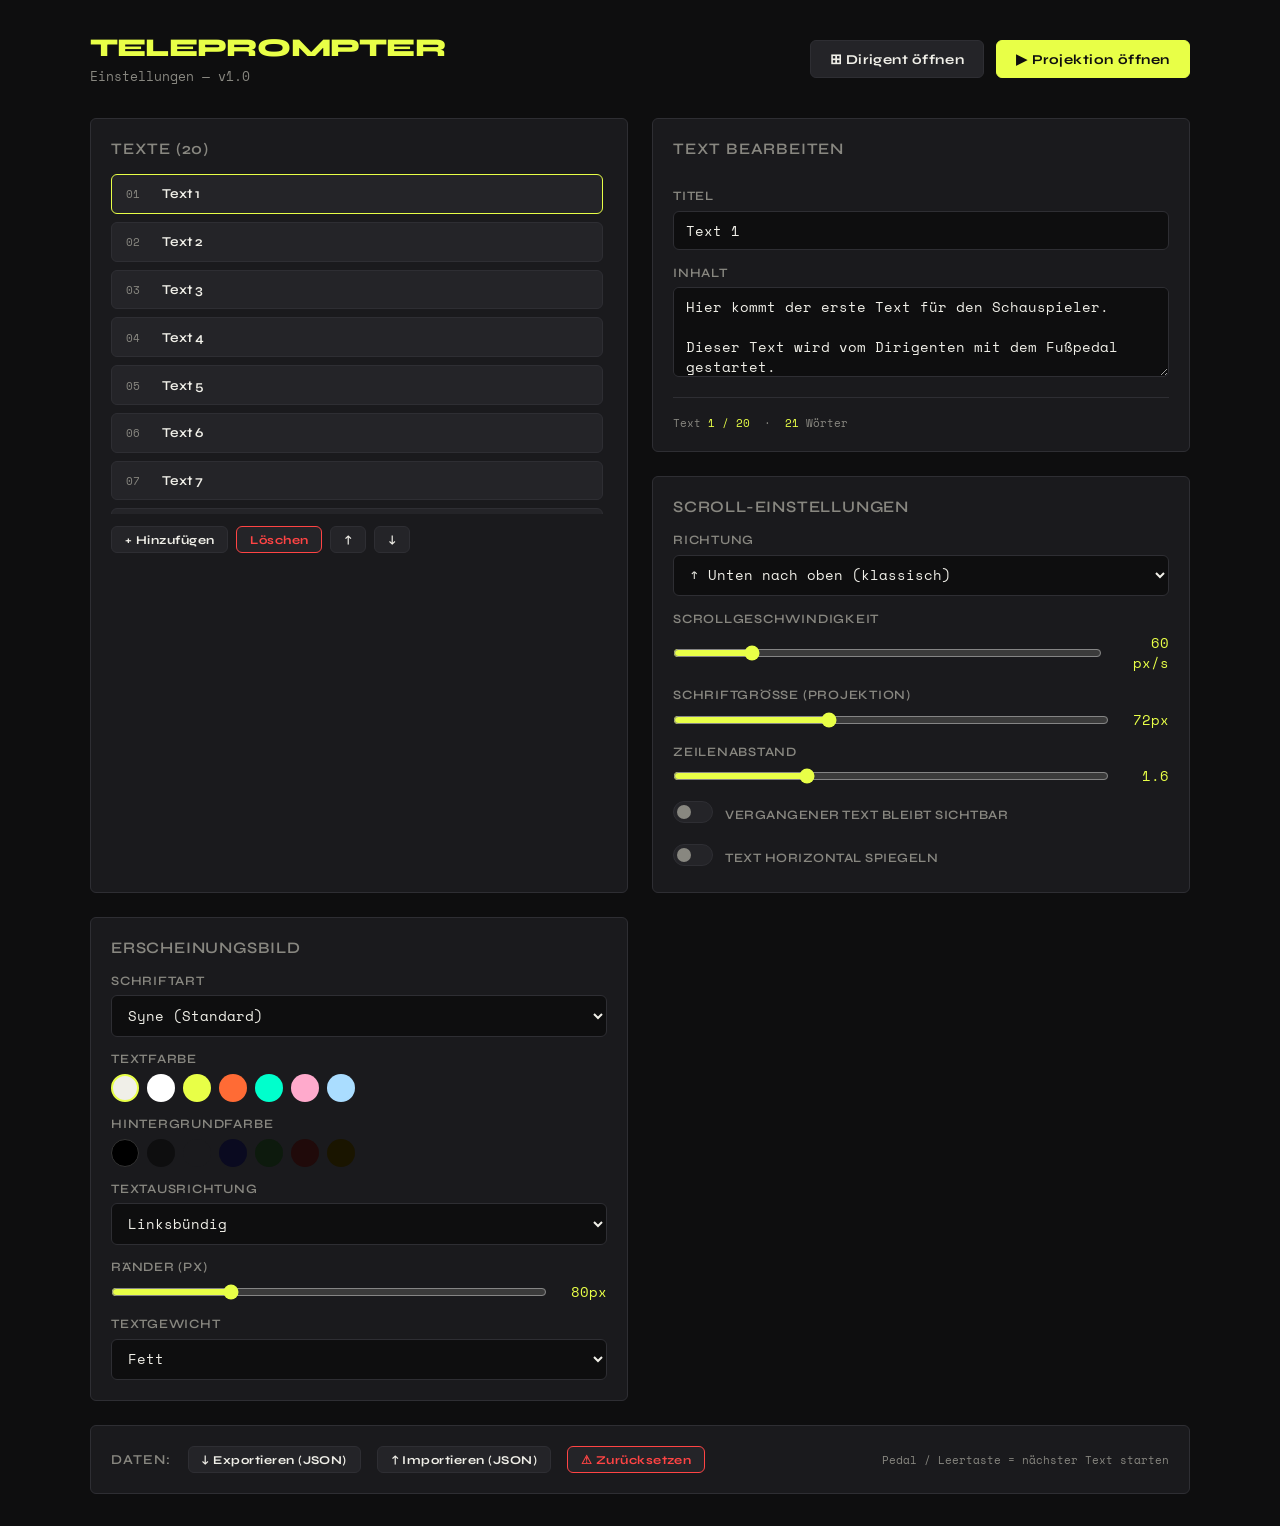
==== index.html @ db45354f "Add files via upload" ====
<!DOCTYPE html>
<html lang="de">
<head>
<meta charset="UTF-8">
<meta name="viewport" content="width=device-width, initial-scale=1.0">
<title>Teleprompter — Einstellungen</title>
<link href="https://fonts.googleapis.com/css2?family=Space+Mono:wght@400;700&family=Syne:wght@400;500;600;700;800&display=swap" rel="stylesheet">
<style>
  :root {
    --bg: #0e0e0f;
    --surface: #1a1a1d;
    --surface2: #242428;
    --border: #2e2e33;
    --accent: #e8ff47;
    --accent2: #ff6b35;
    --text: #f0efe8;
    --muted: #888780;
    --danger: #ff4444;
    --font-display: 'Syne', sans-serif;
    --font-mono: 'Space Mono', monospace;
    --radius: 6px;
  }
  * { box-sizing: border-box; margin: 0; padding: 0; }
  body {
    background: var(--bg);
    color: var(--text);
    font-family: var(--font-display);
    min-height: 100vh;
    padding: 2rem;
  }
  h1 { font-size: 1.6rem; font-weight: 800; letter-spacing: -0.03em; color: var(--accent); margin-bottom: 0.25rem; }
  h2 { font-size: 1rem; font-weight: 600; letter-spacing: 0.05em; text-transform: uppercase; color: var(--muted); margin-bottom: 1rem; }
  h3 { font-size: 0.85rem; font-weight: 600; letter-spacing: 0.08em; text-transform: uppercase; color: var(--muted); margin-bottom: 0.6rem; }

  .layout { display: grid; grid-template-columns: 1fr 1fr; gap: 1.5rem; max-width: 1100px; margin: 0 auto; }
  .layout-header { grid-column: 1/-1; display: flex; align-items: center; justify-content: space-between; margin-bottom: 0.5rem; }
  .card { background: var(--surface); border: 1px solid var(--border); border-radius: var(--radius); padding: 1.25rem; }
  .card-full { grid-column: 1/-1; }

  .launch-bar { display: flex; gap: 0.75rem; }
  .btn { font-family: var(--font-display); font-size: 0.85rem; font-weight: 700; letter-spacing: 0.04em; padding: 0.6rem 1.2rem; border-radius: var(--radius); border: 1.5px solid var(--border); background: var(--surface2); color: var(--text); cursor: pointer; transition: all 0.15s; }
  .btn:hover { border-color: var(--accent); color: var(--accent); }
  .btn-accent { background: var(--accent); color: #0e0e0f; border-color: var(--accent); }
  .btn-accent:hover { background: #fff; border-color: #fff; color: #0e0e0f; }
  .btn-danger { border-color: var(--danger); color: var(--danger); }
  .btn-danger:hover { background: var(--danger); color: #fff; }
  .btn-sm { font-size: 0.75rem; padding: 0.35rem 0.8rem; }

  label { font-size: 0.8rem; font-weight: 600; letter-spacing: 0.06em; text-transform: uppercase; color: var(--muted); display: block; margin-bottom: 0.4rem; margin-top: 0.9rem; }
  label:first-child { margin-top: 0; }
  input[type=text], input[type=number], select, textarea {
    width: 100%; background: var(--bg); border: 1px solid var(--border);
    border-radius: var(--radius); color: var(--text); font-family: var(--font-mono);
    font-size: 0.85rem; padding: 0.55rem 0.75rem; transition: border 0.15s;
  }
  input[type=text]:focus, input[type=number]:focus, select:focus, textarea:focus {
    outline: none; border-color: var(--accent);
  }
  textarea { resize: vertical; min-height: 90px; }
  select option { background: #1a1a1d; }

  input[type=range] { width: 100%; accent-color: var(--accent); cursor: pointer; }
  .range-row { display: flex; align-items: center; gap: 0.75rem; }
  .range-val { font-family: var(--font-mono); font-size: 0.85rem; color: var(--accent); min-width: 3rem; text-align: right; }

  .text-list { display: flex; flex-direction: column; gap: 0.5rem; max-height: 340px; overflow-y: auto; padding-right: 4px; }
  .text-list::-webkit-scrollbar { width: 4px; }
  .text-list::-webkit-scrollbar-track { background: transparent; }
  .text-list::-webkit-scrollbar-thumb { background: var(--border); border-radius: 2px; }

  .text-item {
    background: var(--surface2); border: 1px solid var(--border); border-radius: var(--radius);
    padding: 0.65rem 0.9rem; cursor: pointer; transition: border-color 0.15s;
    display: flex; align-items: center; gap: 0.75rem;
  }
  .text-item:hover { border-color: var(--muted); }
  .text-item.active { border-color: var(--accent); }
  .text-num { font-family: var(--font-mono); font-size: 0.7rem; color: var(--muted); min-width: 1.5rem; }
  .text-title { font-size: 0.85rem; font-weight: 600; flex: 1; white-space: nowrap; overflow: hidden; text-overflow: ellipsis; }
  .text-status { font-size: 0.7rem; font-family: var(--font-mono); }
  .text-status.done { color: var(--accent); }
  .text-status.active { color: var(--accent2); }

  .edit-panel { display: flex; flex-direction: column; gap: 0; }
  .inline-row { display: grid; grid-template-columns: 1fr 1fr; gap: 0.75rem; }

  .color-row { display: flex; gap: 0.5rem; flex-wrap: wrap; margin-top: 0.4rem; }
  .color-swatch { width: 28px; height: 28px; border-radius: 50%; cursor: pointer; border: 2px solid transparent; transition: border 0.15s; }
  .color-swatch.active { border-color: var(--accent); }

  .info-strip { font-family: var(--font-mono); font-size: 0.7rem; color: var(--muted); margin-top: 1.25rem; padding-top: 1rem; border-top: 1px solid var(--border); }
  .info-strip span { color: var(--accent); }

  .toggle-row { display: flex; align-items: center; gap: 0.75rem; margin-top: 0.9rem; }
  .toggle { position: relative; width: 40px; height: 22px; flex-shrink: 0; }
  .toggle input { opacity: 0; width: 0; height: 0; position: absolute; }
  .toggle-slider { position: absolute; inset: 0; background: var(--surface2); border: 1px solid var(--border); border-radius: 11px; cursor: pointer; transition: 0.2s; }
  .toggle-slider::after { content: ''; position: absolute; width: 14px; height: 14px; left: 3px; top: 3px; background: var(--muted); border-radius: 50%; transition: 0.2s; }
  .toggle input:checked + .toggle-slider { background: var(--accent); border-color: var(--accent); }
  .toggle input:checked + .toggle-slider::after { transform: translateX(18px); background: #0e0e0f; }
  .toggle-label { font-size: 0.8rem; font-weight: 600; letter-spacing: 0.04em; text-transform: uppercase; color: var(--muted); }
</style>
</head>
<body>

<div class="layout">
  <div class="layout-header">
    <div>
      <h1>TELEPROMPTER</h1>
      <p style="font-size:0.8rem;color:var(--muted);margin-top:0.2rem;font-family:var(--font-mono)">Einstellungen — v1.0</p>
    </div>
    <div class="launch-bar">
      <button class="btn" onclick="openConductor()">⊞ Dirigent öffnen</button>
      <button class="btn btn-accent" onclick="openProjection()">▶ Projektion öffnen</button>
    </div>
  </div>

  <!-- Text list -->
  <div class="card" style="grid-row: span 2;">
    <h2>Texte (20)</h2>
    <div class="text-list" id="textList"></div>
    <div style="display:flex;gap:0.5rem;margin-top:0.75rem;">
      <button class="btn btn-sm" onclick="addText()">+ Hinzufügen</button>
      <button class="btn btn-sm btn-danger" onclick="deleteText()">Löschen</button>
      <button class="btn btn-sm" onclick="moveUp()">↑</button>
      <button class="btn btn-sm" onclick="moveDown()">↓</button>
    </div>
  </div>

  <!-- Text editor -->
  <div class="card edit-panel">
    <h2>Text bearbeiten</h2>
    <label>Titel</label>
    <input type="text" id="editTitle" placeholder="z.B. Arie I — Liebe" oninput="saveEdit()">
    <label>Inhalt</label>
    <textarea id="editContent" placeholder="Text hier eingeben…" oninput="saveEdit()"></textarea>
    <div class="info-strip" id="editInfo">Kein Text ausgewählt</div>
  </div>

  <!-- Scrolling settings -->
  <div class="card">
    <h2>Scroll-Einstellungen</h2>

    <label>Richtung</label>
    <select id="settDir" onchange="saveSettings()">
      <option value="up">↑ Unten nach oben (klassisch)</option>
      <option value="down">↓ Oben nach unten</option>
      <option value="left">← Rechts nach links</option>
      <option value="right">→ Links nach rechts</option>
      <option value="diag-ul">↖ Diagonal oben-links</option>
      <option value="diag-ur">↗ Diagonal oben-rechts</option>
      <option value="diag-dl">↙ Diagonal unten-links</option>
      <option value="diag-dr">↘ Diagonal unten-rechts</option>
    </select>

    <label>Scrollgeschwindigkeit</label>
    <div class="range-row">
      <input type="range" id="settSpeed" min="10" max="300" step="5" value="60" oninput="saveSettings();document.getElementById('speedVal').textContent=this.value+' px/s'">
      <span class="range-val" id="speedVal">60 px/s</span>
    </div>

    <label>Schriftgröße (Projektion)</label>
    <div class="range-row">
      <input type="range" id="settSize" min="24" max="160" step="2" value="72" oninput="saveSettings();document.getElementById('sizeVal').textContent=this.value+'px'">
      <span class="range-val" id="sizeVal">72px</span>
    </div>

    <label>Zeilenabstand</label>
    <div class="range-row">
      <input type="range" id="settLineH" min="10" max="30" step="1" value="16" oninput="saveSettings();document.getElementById('lineHVal').textContent=(this.value/10).toFixed(1)">
      <span class="range-val" id="lineHVal">1.6</span>
    </div>

    <div class="toggle-row">
      <label class="toggle"><input type="checkbox" id="settKeepText" onchange="saveSettings()"><span class="toggle-slider"></span></label>
      <span class="toggle-label">Vergangener Text bleibt sichtbar</span>
    </div>

    <div class="toggle-row">
      <label class="toggle"><input type="checkbox" id="settMirror" onchange="saveSettings()"><span class="toggle-slider"></span></label>
      <span class="toggle-label">Text horizontal spiegeln</span>
    </div>
  </div>

  <!-- Visual settings -->
  <div class="card">
    <h2>Erscheinungsbild</h2>

    <label>Schriftart</label>
    <select id="settFont" onchange="saveSettings()">
      <option value="'Syne', sans-serif">Syne (Standard)</option>
      <option value="'Space Mono', monospace">Space Mono</option>
      <option value="Georgia, serif">Georgia</option>
      <option value="'Times New Roman', serif">Times New Roman</option>
      <option value="Impact, sans-serif">Impact</option>
      <option value="'Arial', sans-serif">Arial</option>
      <option value="'Helvetica Neue', sans-serif">Helvetica Neue</option>
    </select>

    <label>Textfarbe</label>
    <div class="color-row" id="colorSwatches"></div>

    <label>Hintergrundfarbe</label>
    <div class="color-row" id="bgSwatches"></div>

    <label>Textausrichtung</label>
    <select id="settAlign" onchange="saveSettings()">
      <option value="left">Linksbündig</option>
      <option value="center">Zentriert</option>
      <option value="right">Rechtsbündig</option>
    </select>

    <label>Ränder (px)</label>
    <div class="range-row">
      <input type="range" id="settPad" min="0" max="300" step="10" value="80" oninput="saveSettings();document.getElementById('padVal').textContent=this.value+'px'">
      <span class="range-val" id="padVal">80px</span>
    </div>

    <label>Textgewicht</label>
    <select id="settWeight" onchange="saveSettings()">
      <option value="400">Normal</option>
      <option value="600">Halbfett</option>
      <option value="700" selected>Fett</option>
      <option value="800">Sehr fett</option>
    </select>
  </div>

  <!-- Export/Import -->
  <div class="card card-full" style="display:flex;gap:1rem;align-items:center;flex-wrap:wrap;">
    <h3 style="margin:0;">Daten:</h3>
    <button class="btn btn-sm" onclick="exportData()">↓ Exportieren (JSON)</button>
    <button class="btn btn-sm" onclick="document.getElementById('importFile').click()">↑ Importieren (JSON)</button>
    <input type="file" id="importFile" accept=".json" style="display:none" onchange="importData(event)">
    <button class="btn btn-sm btn-danger" onclick="if(confirm('Alle Texte zurücksetzen?'))initDefaultTexts()">⚠ Zurücksetzen</button>
    <span style="font-family:var(--font-mono);font-size:0.7rem;color:var(--muted);margin-left:auto">Pedal / Leertaste = nächster Text starten</span>
  </div>
</div>

<script>
const STORE = 'tp_';
const textColors = ['#f0efe8','#ffffff','#e8ff47','#ff6b35','#00ffcc','#ffaacc','#aaddff'];
const bgColors   = ['#000000','#0e0e0f','#1a1a1d','#0a0a20','#0d1a0d','#200a0a','#1a1500'];

let texts = [], selectedIdx = 0;

function getSettings() {
  return JSON.parse(localStorage.getItem(STORE+'settings') || '{}');
}
function saveSettings() {
  const s = {
    dir: document.getElementById('settDir').value,
    speed: +document.getElementById('settSpeed').value,
    size: +document.getElementById('settSize').value,
    lineH: document.getElementById('settLineH').value / 10,
    keepText: document.getElementById('settKeepText').checked,
    mirror: document.getElementById('settMirror').checked,
    font: document.getElementById('settFont').value,
    align: document.getElementById('settAlign').value,
    pad: +document.getElementById('settPad').value,
    weight: document.getElementById('settWeight').value,
    textColor: getActiveColor('colorSwatches') || '#f0efe8',
    bgColor: getActiveColor('bgSwatches') || '#000000',
  };
  localStorage.setItem(STORE+'settings', JSON.stringify(s));
  broadcast({type:'settings', data: s});
}
function getActiveColor(swatchId) {
  const active = document.querySelector('#'+swatchId+' .color-swatch.active');
  return active ? active.dataset.color : null;
}
function loadSettingsUI() {
  const s = getSettings();
  if (s.dir) document.getElementById('settDir').value = s.dir;
  if (s.speed) { document.getElementById('settSpeed').value = s.speed; document.getElementById('speedVal').textContent = s.speed+' px/s'; }
  if (s.size) { document.getElementById('settSize').value = s.size; document.getElementById('sizeVal').textContent = s.size+'px'; }
  if (s.lineH) { document.getElementById('settLineH').value = s.lineH*10; document.getElementById('lineHVal').textContent = parseFloat(s.lineH).toFixed(1); }
  if (s.keepText !== undefined) document.getElementById('settKeepText').checked = s.keepText;
  if (s.mirror !== undefined) document.getElementById('settMirror').checked = s.mirror;
  if (s.font) document.getElementById('settFont').value = s.font;
  if (s.align) document.getElementById('settAlign').value = s.align;
  if (s.pad !== undefined) { document.getElementById('settPad').value = s.pad; document.getElementById('padVal').textContent = s.pad+'px'; }
  if (s.weight) document.getElementById('settWeight').value = s.weight;
}

function buildSwatches(containerId, colors, settingKey, defaultVal) {
  const container = document.getElementById(containerId);
  container.innerHTML = '';
  const s = getSettings();
  const current = s[settingKey] || defaultVal;
  colors.forEach(c => {
    const div = document.createElement('div');
    div.className = 'color-swatch' + (c === current ? ' active' : '');
    div.style.background = c;
    div.style.border = c === '#000000' ? '1px solid #333' : '';
    div.dataset.color = c;
    div.onclick = () => { container.querySelectorAll('.color-swatch').forEach(s=>s.classList.remove('active')); div.classList.add('active'); saveSettings(); };
    container.appendChild(div);
  });
}

function saveTexts() {
  localStorage.setItem(STORE+'texts', JSON.stringify(texts));
  broadcast({type:'texts', data: texts});
}
function loadTexts() {
  const stored = localStorage.getItem(STORE+'texts');
  if (stored) texts = JSON.parse(stored);
  else initDefaultTexts(false);
  renderTextList();
  selectText(0);
}
function initDefaultTexts(save=true) {
  texts = Array.from({length:20},(_,i) => ({
    id: Date.now()+i,
    title: `Text ${i+1}`,
    content: `Hier kommt der ${i===0?'erste':i===1?'zweite':i===2?'dritte':(i+1)+'.'} Text für den Schauspieler.\n\nDieser Text wird vom Dirigenten mit dem Fußpedal gestartet.\n\nPlatzhalterinhalt — bitte ersetzen.`,
    status: 'waiting'
  }));
  if (save) { saveTexts(); renderTextList(); selectText(0); }
  else { renderTextList(); selectText(0); }
}
function renderTextList() {
  const list = document.getElementById('textList');
  list.innerHTML = '';
  texts.forEach((t,i) => {
    const div = document.createElement('div');
    div.className = 'text-item' + (i===selectedIdx?' active':'');
    div.innerHTML = `<span class="text-num">${String(i+1).padStart(2,'0')}</span><span class="text-title">${t.title||'(kein Titel)'}</span><span class="text-status ${t.status||'waiting'}">${t.status==='done'?'✓':t.status==='active'?'►':''}</span>`;
    div.onclick = () => selectText(i);
    list.appendChild(div);
  });
}
function selectText(i) {
  if (i < 0 || i >= texts.length) return;
  selectedIdx = i;
  renderTextList();
  const t = texts[i];
  document.getElementById('editTitle').value = t.title || '';
  document.getElementById('editContent').value = t.content || '';
  const words = (t.content||'').split(/\s+/).filter(Boolean).length;
  document.getElementById('editInfo').innerHTML = `Text <span>${i+1} / ${texts.length}</span> &nbsp;·&nbsp; <span>${words}</span> Wörter`;
}
function saveEdit() {
  if (selectedIdx < 0 || selectedIdx >= texts.length) return;
  texts[selectedIdx].title = document.getElementById('editTitle').value;
  texts[selectedIdx].content = document.getElementById('editContent').value;
  saveTexts(); renderTextList();
  const words = texts[selectedIdx].content.split(/\s+/).filter(Boolean).length;
  document.getElementById('editInfo').innerHTML = `Text <span>${selectedIdx+1} / ${texts.length}</span> &nbsp;·&nbsp; <span>${words}</span> Wörter`;
}
function addText() {
  texts.push({id: Date.now(), title: `Text ${texts.length+1}`, content: '', status: 'waiting'});
  saveTexts(); renderTextList(); selectText(texts.length-1);
}
function deleteText() {
  if (texts.length <= 1) return;
  if (!confirm(`Text "${texts[selectedIdx].title}" wirklich löschen?`)) return;
  texts.splice(selectedIdx, 1);
  selectedIdx = Math.min(selectedIdx, texts.length-1);
  saveTexts(); renderTextList(); selectText(selectedIdx);
}
function moveUp() {
  if (selectedIdx <= 0) return;
  [texts[selectedIdx-1], texts[selectedIdx]] = [texts[selectedIdx], texts[selectedIdx-1]];
  selectedIdx--; saveTexts(); renderTextList(); selectText(selectedIdx);
}
function moveDown() {
  if (selectedIdx >= texts.length-1) return;
  [texts[selectedIdx], texts[selectedIdx+1]] = [texts[selectedIdx+1], texts[selectedIdx]];
  selectedIdx++; saveTexts(); renderTextList(); selectText(selectedIdx);
}

function broadcast(msg) { localStorage.setItem(STORE+'msg', JSON.stringify({...msg, ts: Date.now()})); }

function openConductor() {
  window.open('', 'tp_conductor', 'width=700,height=900,toolbar=no,menubar=no');
  const w = window.open('', 'tp_conductor');
  w.document.open();
  w.document.write(conductorHTML());
  w.document.close();
}
function openProjection() {
  const w = window.open('', 'tp_projection', 'width=1280,height=720,toolbar=no,menubar=no');
  w.document.open();
  w.document.write(projectionHTML());
  w.document.close();
}

function exportData() {
  const blob = new Blob([JSON.stringify({texts, settings: getSettings()}, null, 2)], {type:'application/json'});
  const a = document.createElement('a'); a.href = URL.createObjectURL(blob); a.download = 'teleprompter-daten.json'; a.click();
}
function importData(e) {
  const f = e.target.files[0]; if (!f) return;
  const r = new FileReader();
  r.onload = ev => {
    try {
      const d = JSON.parse(ev.target.result);
      if (d.texts) { texts = d.texts; saveTexts(); renderTextList(); selectText(0); }
      if (d.settings) { localStorage.setItem(STORE+'settings', JSON.stringify(d.settings)); loadSettingsUI(); buildSwatches('colorSwatches', textColors, 'textColor', '#f0efe8'); buildSwatches('bgSwatches', bgColors, 'bgColor', '#000000'); }
    } catch(err) { alert('Fehler beim Importieren: '+err.message); }
  };
  r.readAsText(f);
}

// ─── CONDUCTOR WINDOW HTML ──────────────────────────────────────────────────
function conductorHTML() { return `<!DOCTYPE html>
<html lang="de"><head><meta charset="UTF-8"><meta name="viewport" content="width=device-width, initial-scale=1.0">
<title>Dirigent</title>
<link href="https://fonts.googleapis.com/css2?family=Space+Mono:wght@400;700&family=Syne:wght@400;600;700;800&display=swap" rel="stylesheet">
<style>
*{box-sizing:border-box;margin:0;padding:0}
:root{--bg:#0a0a0b;--surface:#141417;--surface2:#1e1e22;--border:#2a2a30;--accent:#e8ff47;--accent2:#ff6b35;--text:#f0efe8;--muted:#777;--danger:#ff4444;--green:#44dd88}
body{background:var(--bg);color:var(--text);font-family:'Syne',sans-serif;height:100vh;display:flex;flex-direction:column;overflow:hidden;user-select:none}
.topbar{display:flex;align-items:center;gap:1rem;padding:0.75rem 1.25rem;border-bottom:1px solid var(--border);flex-shrink:0}
.topbar h1{font-size:1rem;font-weight:800;letter-spacing:0.05em;color:var(--accent)}
.status-pill{font-family:'Space Mono',monospace;font-size:0.7rem;padding:0.25rem 0.7rem;border-radius:3px;border:1px solid var(--border)}
.status-pill.idle{color:var(--muted);border-color:var(--border)}
.status-pill.running{color:var(--accent2);border-color:var(--accent2);animation:pulse 1.2s ease infinite}
.status-pill.paused{color:var(--accent);border-color:var(--accent)}
@keyframes pulse{0%,100%{opacity:1}50%{opacity:0.5}}
.controls{display:flex;gap:0.5rem;margin-left:auto}
.btn{font-family:'Syne',sans-serif;font-size:0.8rem;font-weight:700;padding:0.5rem 1rem;border-radius:4px;border:1px solid var(--border);background:var(--surface2);color:var(--text);cursor:pointer;transition:all 0.15s}
.btn:hover{border-color:var(--muted)}
.btn-cue{background:var(--accent);color:#0a0a0b;border-color:var(--accent);font-size:0.9rem;padding:0.5rem 1.5rem}
.btn-cue:hover{background:#fff;border-color:#fff}
.btn-cue:disabled{opacity:0.3;cursor:default}
.btn-pause{border-color:var(--accent2);color:var(--accent2)}
.btn-pause:hover{background:var(--accent2);color:#0a0a0b}
.btn-stop{border-color:var(--danger);color:var(--danger)}
.btn-stop:hover{background:var(--danger);color:#fff}
.current-panel{padding:1.25rem;border-bottom:1px solid var(--border);flex-shrink:0}
.current-label{font-size:0.65rem;font-weight:700;letter-spacing:0.1em;text-transform:uppercase;color:var(--muted);margin-bottom:0.4rem}
.current-title{font-size:1.3rem;font-weight:800;margin-bottom:0.75rem;min-height:1.8rem}
.progress-bar{height:8px;background:var(--surface2);border-radius:4px;overflow:hidden;margin-bottom:0.4rem}
.progress-fill{height:100%;background:linear-gradient(90deg,var(--accent),var(--accent2));border-radius:4px;transition:width 0.3s ease;width:0%}
.progress-meta{display:flex;justify-content:space-between;font-family:'Space Mono',monospace;font-size:0.7rem;color:var(--muted)}
.progress-pct{font-size:1.2rem;font-weight:800;color:var(--accent);font-family:'Space Mono',monospace;margin-top:0.4rem}
.scroll-list{flex:1;overflow-y:auto;padding:0.75rem}
.scroll-list::-webkit-scrollbar{width:3px}.scroll-list::-webkit-scrollbar-thumb{background:var(--border)}
.t-item{padding:0.65rem 0.9rem;border-radius:4px;border:1px solid transparent;margin-bottom:0.4rem;display:flex;align-items:center;gap:0.75rem;transition:all 0.2s;cursor:default}
.t-item.waiting{opacity:0.45}
.t-item.active{border-color:var(--accent2);background:rgba(255,107,53,0.08)}
.t-item.done{border-color:rgba(68,221,136,0.3);background:rgba(68,221,136,0.05)}
.t-num{font-family:'Space Mono',monospace;font-size:0.65rem;color:var(--muted);min-width:1.5rem}
.t-title{font-size:0.85rem;font-weight:600;flex:1}
.t-icon{font-size:0.85rem;min-width:1rem;text-align:center}
.cue-hint{text-align:center;padding:0.6rem;font-family:'Space Mono',monospace;font-size:0.65rem;color:var(--muted);border-top:1px solid var(--border);flex-shrink:0}
</style></head>
<body>
<div class="topbar">
  <h1>DIRIGENT</h1>
  <span class="status-pill idle" id="statusPill">BEREIT</span>
  <div class="controls">
    <button class="btn btn-pause" id="btnPause" onclick="doPause()" disabled>⏸ Pause</button>
    <button class="btn btn-stop" id="btnStop" onclick="doStop()" disabled>⏹ Stop</button>
    <button class="btn btn-cue" id="btnCue" onclick="doCue()">▶ CUE</button>
  </div>
</div>
<div class="current-panel">
  <div class="current-label">Aktueller Text</div>
  <div class="current-title" id="currentTitle">—</div>
  <div class="progress-bar"><div class="progress-fill" id="progressFill"></div></div>
  <div class="progress-meta"><span id="progTime">0:00</span><span id="progWords">0 / 0 Wörter</span></div>
  <div class="progress-pct" id="progressPct">0%</div>
</div>
<div class="scroll-list" id="textListC"></div>
<div class="cue-hint">Leertaste oder Fußpedal → nächsten Text starten</div>

<script>
const STORE='tp_';
let texts=[], currentIdx=-1, state='idle', pct=0, progressInterval=null, startTime=0, totalWords=0;

function getSettings(){return JSON.parse(localStorage.getItem(STORE+'settings')||'{}')}
function broadcast(msg){localStorage.setItem(STORE+'msg',JSON.stringify({...msg,ts:Date.now()}))}

function loadTexts(){
  const s=localStorage.getItem(STORE+'texts');
  if(s)texts=JSON.parse(s);
  renderList();
}
function renderList(){
  const el=document.getElementById('textListC'); el.innerHTML='';
  texts.forEach((t,i)=>{
    const d=document.createElement('div');
    const cls=i===currentIdx?'active':t.status==='done'?'done':'waiting';
    d.className='t-item '+cls;
    const icon=i===currentIdx?(state==='running'?'►':state==='paused'?'⏸':'·'):t.status==='done'?'✓':'·';
    d.innerHTML=\`<span class="t-num">\${String(i+1).padStart(2,'0')}</span><span class="t-title">\${t.title||'(kein Titel)'}</span><span class="t-icon">\${icon}</span>\`;
    el.appendChild(d);
  });
  if(currentIdx>=0){const items=el.querySelectorAll('.t-item');if(items[currentIdx])items[currentIdx].scrollIntoView({block:'nearest',behavior:'smooth'});}
}
function setStatus(s){
  state=s;
  const pill=document.getElementById('statusPill');
  if(s==='running'){pill.textContent='LÄUFT';pill.className='status-pill running';}
  else if(s==='paused'){pill.textContent='PAUSE';pill.className='status-pill paused';}
  else{pill.textContent='BEREIT';pill.className='status-pill idle';}
  document.getElementById('btnPause').disabled=s==='idle';
  document.getElementById('btnStop').disabled=s==='idle';
  document.getElementById('btnCue').disabled=s==='running';
}
function doCue(){
  if(state==='running')return;
  const nextIdx=currentIdx+1;
  if(nextIdx>=texts.length){alert('Alle Texte wurden gezeigt!');return;}
  if(currentIdx>=0&&texts[currentIdx])texts[currentIdx].status='done';
  currentIdx=nextIdx;
  texts[currentIdx].status='active';
  const t=texts[currentIdx];
  document.getElementById('currentTitle').textContent=t.title||'(kein Titel)';
  totalWords=(t.content||'').split(/\\s+/).filter(Boolean).length;
  pct=0; updateProgress(0);
  setStatus('running');
  broadcast({type:'cue',idx:currentIdx});
  startProgress();
  renderList();
}
function doPause(){
  if(state==='running'){clearInterval(progressInterval);setStatus('paused');broadcast({type:'pause'});}
  else if(state==='paused'){startProgress();setStatus('running');broadcast({type:'resume'});}
  renderList();
}
function doStop(){
  clearInterval(progressInterval);
  if(currentIdx>=0&&texts[currentIdx])texts[currentIdx].status='waiting';
  setStatus('idle'); pct=0; updateProgress(0);
  broadcast({type:'stop'});
  renderList();
}
function startProgress(){
  clearInterval(progressInterval);
  const settings=getSettings();
  const speed=settings.speed||60;
  const size=settings.size||72;
  const lineH=settings.lineH||1.6;
  const t=texts[currentIdx]; if(!t)return;
  const words=t.content||'';
  const lines=words.split('\\n');
  const charsPerLine=30;
  const estLines=words.split('\\n').reduce((a,l)=>a+Math.max(1,Math.ceil(l.length/charsPerLine)),0);
  const totalPx=estLines*(size*lineH);
  const totalMs=(totalPx/speed)*1000;
  startTime=Date.now();
  progressInterval=setInterval(()=>{
    const elapsed=Date.now()-startTime;
    pct=Math.min(100,Math.round((elapsed/totalMs)*100));
    updateProgress(pct);
    if(pct>=100){clearInterval(progressInterval);setStatus('idle');if(texts[currentIdx])texts[currentIdx].status='done';renderList();}
  },200);
}
function updateProgress(p){
  document.getElementById('progressFill').style.width=p+'%';
  document.getElementById('progressPct').textContent=p+'%';
  const elapsed=startTime?((Date.now()-startTime)/1000):0;
  const m=Math.floor(elapsed/60),s=Math.floor(elapsed%60);
  document.getElementById('progTime').textContent=m+':'+(s<10?'0':'')+s;
  document.getElementById('progWords').textContent=Math.round(p/100*totalWords)+' / '+totalWords+' Wörter';
}
window.addEventListener('storage',e=>{
  if(e.key===STORE+'texts'){texts=JSON.parse(e.newValue||'[]');renderList();}
  if(e.key===STORE+'msg'){
    try{const msg=JSON.parse(e.newValue||'{}');
      if(msg.type==='cue'&&msg.source==='projection'){}}catch(err){}
  }
});
document.addEventListener('keydown',e=>{if(e.code==='Space'){e.preventDefault();if(state!=='running')doCue();}});
loadTexts();
<\/script></body></html>`; }

// ─── PROJECTION WINDOW HTML ──────────────────────────────────────────────────
function projectionHTML() { return `<!DOCTYPE html>
<html lang="de"><head><meta charset="UTF-8"><meta name="viewport" content="width=device-width, initial-scale=1.0">
<title>Projektion</title>
<link href="https://fonts.googleapis.com/css2?family=Space+Mono:wght@400;700&family=Syne:wght@400;700;800&display=swap" rel="stylesheet">
<style>
*{box-sizing:border-box;margin:0;padding:0}
body{background:#000;overflow:hidden;width:100vw;height:100vh;cursor:none;display:flex;align-items:center;justify-content:center}
#stage{position:relative;width:100%;height:100%;overflow:hidden}
#textWrap{position:absolute;will-change:transform}
#textContent{white-space:pre-wrap;word-break:break-word}
#overlay{position:fixed;inset:0;background:rgba(0,0,0,0.92);display:flex;flex-direction:column;align-items:center;justify-content:center;gap:1rem;z-index:10;font-family:'Syne',sans-serif;color:#f0efe8}
#overlay h2{font-size:1.2rem;font-weight:800;letter-spacing:0.1em;text-transform:uppercase;opacity:0.4}
#overlay p{font-size:0.75rem;font-family:'Space Mono',monospace;opacity:0.25}
#cueNum{position:fixed;top:1rem;right:1.5rem;font-family:'Space Mono',monospace;font-size:0.75rem;opacity:0.25;z-index:5;pointer-events:none;color:#fff}
</style></head>
<body>
<div id="overlay"><h2>BEREIT</h2><p>Warten auf Cue vom Dirigenten…</p></div>
<div id="stage"><div id="textWrap"><div id="textContent"></div></div></div>
<div id="cueNum" id="cueNum"></div>
<script>
const STORE='tp_';
let texts=[], currentIdx=-1, settings={}, animId=null, pos={x:0,y:0}, paused=false, stopped=true;
let startPos={x:0,y:0}, endPos={x:0,y:0}, startTime=0, totalDuration=0;

function getS(){return JSON.parse(localStorage.getItem(STORE+'settings')||'{}')}
function getT(){return JSON.parse(localStorage.getItem(STORE+'texts')||'[]')}

function applySettings(){
  settings=getS();
  const c=document.getElementById('textContent');
  const bg=settings.bgColor||'#000000';
  document.body.style.background=bg;
  c.style.fontFamily=settings.font||"'Syne',sans-serif";
  c.style.fontSize=(settings.size||72)+'px';
  c.style.lineHeight=settings.lineH||1.6;
  c.style.color=settings.textColor||'#f0efe8';
  c.style.fontWeight=settings.weight||'700';
  c.style.textAlign=settings.align||'left';
  c.style.padding='0 '+(settings.pad||80)+'px';
  c.style.transform=settings.mirror?'scaleX(-1)':'';
}

function computePositions(dir, textEl){
  const W=window.innerWidth, H=window.innerHeight;
  const tw=textEl.offsetWidth, th=textEl.offsetHeight;
  const s = {
    'up':    [{x:(W-tw)/2, y:H}, {x:(W-tw)/2, y: settings.keepText ? 0 : -th}],
    'down':  [{x:(W-tw)/2, y:-th}, {x:(W-tw)/2, y: settings.keepText ? H-th : H}],
    'left':  [{x:W, y:(H-th)/2}, {x: settings.keepText ? 0 : -tw, y:(H-th)/2}],
    'right': [{x:-tw, y:(H-th)/2}, {x: settings.keepText ? W-tw : W, y:(H-th)/2}],
    'diag-ul':[{x:W, y:H}, {x: settings.keepText?0:-tw, y: settings.keepText?0:-th}],
    'diag-ur':[{x:-tw, y:H}, {x: settings.keepText?W-tw:W, y: settings.keepText?0:-th}],
    'diag-dl':[{x:W, y:-th}, {x: settings.keepText?0:-tw, y: settings.keepText?H-th:H}],
    'diag-dr':[{x:-tw, y:-th}, {x: settings.keepText?W-tw:W, y: settings.keepText?H-th:H}],
  };
  const pair = s[dir] || s['up'];
  return {start: pair[0], end: pair[1]};
}

function startText(idx){
  if(animId)cancelAnimationFrame(animId);
  currentIdx=idx; paused=false; stopped=false;
  applySettings();
  const t=texts[idx]; if(!t)return;
  const c=document.getElementById('textContent');
  c.textContent=t.content||'';
  document.getElementById('cueNum').textContent=(idx+1)+' / '+texts.length;
  document.getElementById('overlay').style.display='none';
  const wrap=document.getElementById('textWrap');
  wrap.style.transform='translate(0,0)';
  requestAnimationFrame(()=>{
    const dir=settings.dir||'up';
    const speed=settings.speed||60;
    const positions=computePositions(dir, c);
    startPos={...positions.start}; endPos={...positions.end};
    const dx=endPos.x-startPos.x, dy=endPos.y-startPos.y;
    const dist=Math.sqrt(dx*dx+dy*dy);
    totalDuration=(dist/speed)*1000;
    pos={...startPos}; startTime=performance.now();
    wrap.style.left='0'; wrap.style.top='0';
    wrap.style.width=window.innerWidth+'px';
    animate();
  });
}
function animate(){
  if(paused||stopped)return;
  const now=performance.now();
  const elapsed=now-startTime;
  const t=Math.min(elapsed/totalDuration,1);
  const x=startPos.x+(endPos.x-startPos.x)*t;
  const y=startPos.y+(endPos.y-startPos.y)*t;
  document.getElementById('textWrap').style.transform=\`translate(\${x}px, \${y}px)\`;
  if(t<1)animId=requestAnimationFrame(animate);
}
function doPause(){
  if(stopped)return;
  paused=!paused;
  if(!paused){
    const wrap=document.getElementById('textWrap');
    const style=wrap.style.transform;
    const match=style.match(/translate\\(([^,]+)px,\\s*([^)]+)px\\)/);
    if(match){
      const cx=parseFloat(match[1]), cy=parseFloat(match[2]);
      const dx=endPos.x-cx, dy=endPos.y-cy;
      const dist=Math.sqrt(dx*dx+dy*dy);
      const speed=settings.speed||60;
      totalDuration=(dist/speed)*1000;
      startPos={x:cx,y:cy}; startTime=performance.now();
    }
    animate();
  }
}
function doStop(){
  if(animId)cancelAnimationFrame(animId);
  stopped=true; paused=false;
  document.getElementById('overlay').style.display='flex';
  document.getElementById('overlay').innerHTML='<h2>GESTOPPT</h2><p>Warten auf nächsten Cue…</p>';
}
window.addEventListener('storage',e=>{
  if(e.key===STORE+'texts'){texts=getT();}
  if(e.key===STORE+'settings'){applySettings();}
  if(e.key===STORE+'msg'){
    try{const msg=JSON.parse(e.newValue||'{}');
      if(msg.type==='cue'){texts=getT();startText(msg.idx);}
      if(msg.type==='pause'){doPause();}
      if(msg.type==='resume'){if(paused)doPause();}
      if(msg.type==='stop'){doStop();}
      if(msg.type==='settings'){settings=msg.data;applySettings();}
    }catch(err){}
  }
});
document.addEventListener('keydown',e=>{
  if(e.key==='f'||e.key==='F'){if(!document.fullscreenElement)document.documentElement.requestFullscreen();else document.exitFullscreen();}
});
texts=getT(); applySettings();
<\/script></body></html>`; }

// ─── INIT ────────────────────────────────────────────────────────────────────
function init() {
  loadTexts();
  buildSwatches('colorSwatches', textColors, 'textColor', '#f0efe8');
  buildSwatches('bgSwatches', bgColors, 'bgColor', '#000000');
  loadSettingsUI();
  if (!getSettings().dir) saveSettings();
}
init();
</script>
</body>
</html>
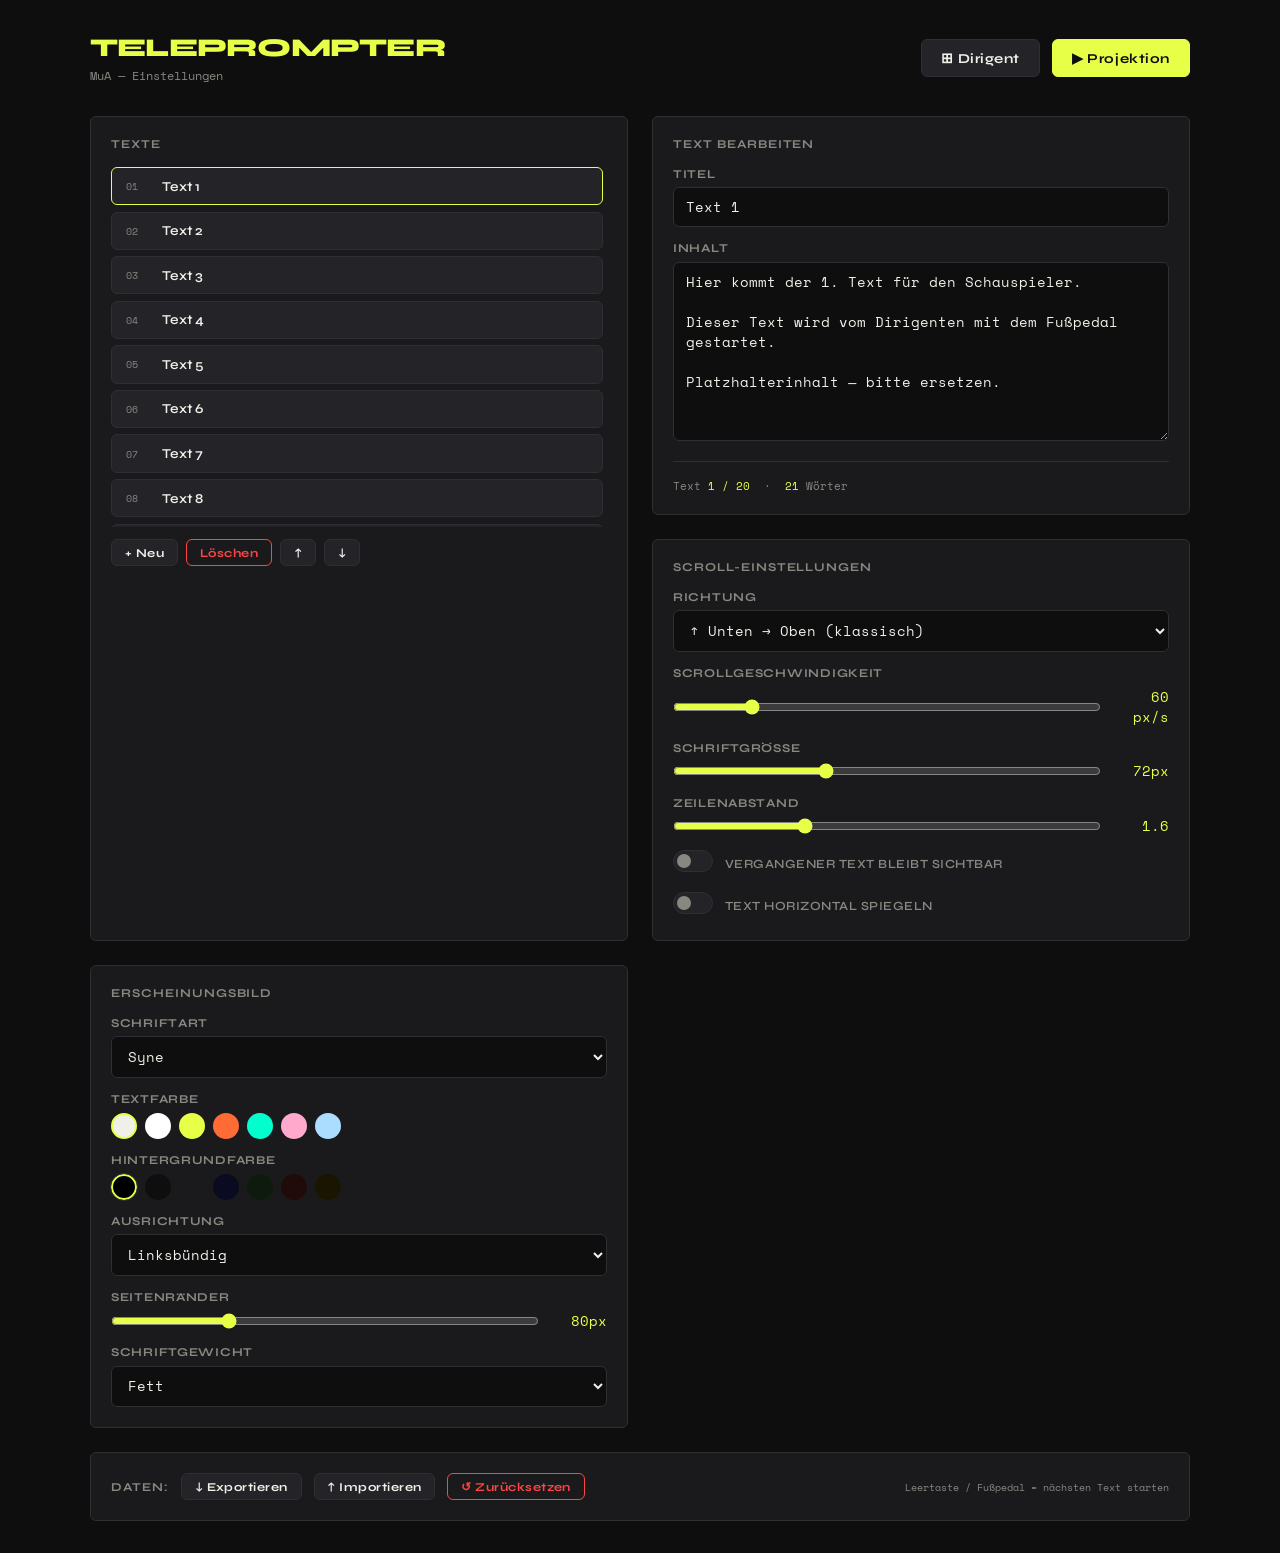
==== commit 89d64759: "split into three separate windows" ====
--- a/index.html
+++ b/index.html
@@ -21,106 +21,89 @@
     --radius: 6px;
   }
   * { box-sizing: border-box; margin: 0; padding: 0; }
-  body {
-    background: var(--bg);
-    color: var(--text);
-    font-family: var(--font-display);
-    min-height: 100vh;
-    padding: 2rem;
-  }
+  body { background: var(--bg); color: var(--text); font-family: var(--font-display); min-height: 100vh; padding: 2rem; }
   h1 { font-size: 1.6rem; font-weight: 800; letter-spacing: -0.03em; color: var(--accent); margin-bottom: 0.25rem; }
-  h2 { font-size: 1rem; font-weight: 600; letter-spacing: 0.05em; text-transform: uppercase; color: var(--muted); margin-bottom: 1rem; }
-  h3 { font-size: 0.85rem; font-weight: 600; letter-spacing: 0.08em; text-transform: uppercase; color: var(--muted); margin-bottom: 0.6rem; }
+  h2 { font-size: 0.75rem; font-weight: 700; letter-spacing: 0.08em; text-transform: uppercase; color: var(--muted); margin-bottom: 1rem; }
+  h3 { font-size: 0.75rem; font-weight: 700; letter-spacing: 0.08em; text-transform: uppercase; color: var(--muted); margin-bottom: 0.6rem; }
 
   .layout { display: grid; grid-template-columns: 1fr 1fr; gap: 1.5rem; max-width: 1100px; margin: 0 auto; }
-  .layout-header { grid-column: 1/-1; display: flex; align-items: center; justify-content: space-between; margin-bottom: 0.5rem; }
+  .layout-header { grid-column: 1/-1; display: flex; align-items: center; justify-content: space-between; margin-bottom: 0.5rem; flex-wrap: wrap; gap: 1rem; }
   .card { background: var(--surface); border: 1px solid var(--border); border-radius: var(--radius); padding: 1.25rem; }
   .card-full { grid-column: 1/-1; }
 
-  .launch-bar { display: flex; gap: 0.75rem; }
-  .btn { font-family: var(--font-display); font-size: 0.85rem; font-weight: 700; letter-spacing: 0.04em; padding: 0.6rem 1.2rem; border-radius: var(--radius); border: 1.5px solid var(--border); background: var(--surface2); color: var(--text); cursor: pointer; transition: all 0.15s; }
+  .launch-bar { display: flex; gap: 0.75rem; flex-wrap: wrap; }
+  .btn { font-family: var(--font-display); font-size: 0.85rem; font-weight: 700; letter-spacing: 0.04em; padding: 0.6rem 1.2rem; border-radius: var(--radius); border: 1.5px solid var(--border); background: var(--surface2); color: var(--text); cursor: pointer; transition: all 0.15s; text-decoration: none; display: inline-block; }
   .btn:hover { border-color: var(--accent); color: var(--accent); }
   .btn-accent { background: var(--accent); color: #0e0e0f; border-color: var(--accent); }
   .btn-accent:hover { background: #fff; border-color: #fff; color: #0e0e0f; }
-  .btn-danger { border-color: var(--danger); color: var(--danger); }
+  .btn-danger { border-color: var(--danger); color: var(--danger); background: transparent; }
   .btn-danger:hover { background: var(--danger); color: #fff; }
   .btn-sm { font-size: 0.75rem; padding: 0.35rem 0.8rem; }
 
-  label { font-size: 0.8rem; font-weight: 600; letter-spacing: 0.06em; text-transform: uppercase; color: var(--muted); display: block; margin-bottom: 0.4rem; margin-top: 0.9rem; }
+  label { font-size: 0.75rem; font-weight: 700; letter-spacing: 0.06em; text-transform: uppercase; color: var(--muted); display: block; margin-bottom: 0.4rem; margin-top: 0.9rem; }
   label:first-child { margin-top: 0; }
   input[type=text], input[type=number], select, textarea {
     width: 100%; background: var(--bg); border: 1px solid var(--border);
     border-radius: var(--radius); color: var(--text); font-family: var(--font-mono);
     font-size: 0.85rem; padding: 0.55rem 0.75rem; transition: border 0.15s;
   }
-  input[type=text]:focus, input[type=number]:focus, select:focus, textarea:focus {
-    outline: none; border-color: var(--accent);
-  }
-  textarea { resize: vertical; min-height: 90px; }
+  input[type=text]:focus, input[type=number]:focus, select:focus, textarea:focus { outline: none; border-color: var(--accent); }
+  textarea { resize: vertical; min-height: 100px; }
   select option { background: #1a1a1d; }
 
   input[type=range] { width: 100%; accent-color: var(--accent); cursor: pointer; }
   .range-row { display: flex; align-items: center; gap: 0.75rem; }
-  .range-val { font-family: var(--font-mono); font-size: 0.85rem; color: var(--accent); min-width: 3rem; text-align: right; }
-
-  .text-list { display: flex; flex-direction: column; gap: 0.5rem; max-height: 340px; overflow-y: auto; padding-right: 4px; }
+  .range-val { font-family: var(--font-mono); font-size: 0.85rem; color: var(--accent); min-width: 3.5rem; text-align: right; }
+
+  .text-list { display: flex; flex-direction: column; gap: 0.4rem; max-height: 360px; overflow-y: auto; padding-right: 4px; }
   .text-list::-webkit-scrollbar { width: 4px; }
-  .text-list::-webkit-scrollbar-track { background: transparent; }
   .text-list::-webkit-scrollbar-thumb { background: var(--border); border-radius: 2px; }
 
-  .text-item {
-    background: var(--surface2); border: 1px solid var(--border); border-radius: var(--radius);
-    padding: 0.65rem 0.9rem; cursor: pointer; transition: border-color 0.15s;
-    display: flex; align-items: center; gap: 0.75rem;
-  }
+  .text-item { background: var(--surface2); border: 1px solid var(--border); border-radius: var(--radius); padding: 0.6rem 0.85rem; cursor: pointer; transition: border-color 0.15s; display: flex; align-items: center; gap: 0.75rem; }
   .text-item:hover { border-color: var(--muted); }
   .text-item.active { border-color: var(--accent); }
-  .text-num { font-family: var(--font-mono); font-size: 0.7rem; color: var(--muted); min-width: 1.5rem; }
+  .text-num { font-family: var(--font-mono); font-size: 0.65rem; color: var(--muted); min-width: 1.5rem; }
   .text-title { font-size: 0.85rem; font-weight: 600; flex: 1; white-space: nowrap; overflow: hidden; text-overflow: ellipsis; }
-  .text-status { font-size: 0.7rem; font-family: var(--font-mono); }
-  .text-status.done { color: var(--accent); }
-  .text-status.active { color: var(--accent2); }
-
-  .edit-panel { display: flex; flex-direction: column; gap: 0; }
-  .inline-row { display: grid; grid-template-columns: 1fr 1fr; gap: 0.75rem; }
 
   .color-row { display: flex; gap: 0.5rem; flex-wrap: wrap; margin-top: 0.4rem; }
-  .color-swatch { width: 28px; height: 28px; border-radius: 50%; cursor: pointer; border: 2px solid transparent; transition: border 0.15s; }
-  .color-swatch.active { border-color: var(--accent); }
-
-  .info-strip { font-family: var(--font-mono); font-size: 0.7rem; color: var(--muted); margin-top: 1.25rem; padding-top: 1rem; border-top: 1px solid var(--border); }
+  .color-swatch { width: 26px; height: 26px; border-radius: 50%; cursor: pointer; border: 2px solid transparent; transition: border 0.15s; }
+  .color-swatch:hover { transform: scale(1.15); }
+  .color-swatch.sel { border-color: var(--accent); }
+
+  .info-strip { font-family: var(--font-mono); font-size: 0.7rem; color: var(--muted); margin-top: 1rem; padding-top: 0.9rem; border-top: 1px solid var(--border); }
   .info-strip span { color: var(--accent); }
 
-  .toggle-row { display: flex; align-items: center; gap: 0.75rem; margin-top: 0.9rem; }
+  .toggle-row { display: flex; align-items: center; gap: 0.75rem; margin-top: 0.85rem; }
   .toggle { position: relative; width: 40px; height: 22px; flex-shrink: 0; }
   .toggle input { opacity: 0; width: 0; height: 0; position: absolute; }
   .toggle-slider { position: absolute; inset: 0; background: var(--surface2); border: 1px solid var(--border); border-radius: 11px; cursor: pointer; transition: 0.2s; }
   .toggle-slider::after { content: ''; position: absolute; width: 14px; height: 14px; left: 3px; top: 3px; background: var(--muted); border-radius: 50%; transition: 0.2s; }
   .toggle input:checked + .toggle-slider { background: var(--accent); border-color: var(--accent); }
   .toggle input:checked + .toggle-slider::after { transform: translateX(18px); background: #0e0e0f; }
-  .toggle-label { font-size: 0.8rem; font-weight: 600; letter-spacing: 0.04em; text-transform: uppercase; color: var(--muted); }
+  .toggle-label { font-size: 0.78rem; font-weight: 600; letter-spacing: 0.04em; text-transform: uppercase; color: var(--muted); }
+
+  @media (max-width: 700px) { .layout { grid-template-columns: 1fr; } .card-full, .card { grid-column: 1/-1; } }
 </style>
 </head>
 <body>
-
 <div class="layout">
   <div class="layout-header">
     <div>
       <h1>TELEPROMPTER</h1>
-      <p style="font-size:0.8rem;color:var(--muted);margin-top:0.2rem;font-family:var(--font-mono)">Einstellungen — v1.0</p>
+      <p style="font-size:0.75rem;color:var(--muted);margin-top:0.2rem;font-family:var(--font-mono)">MuA — Einstellungen</p>
     </div>
     <div class="launch-bar">
-      <button class="btn" onclick="openConductor()">⊞ Dirigent öffnen</button>
-      <button class="btn btn-accent" onclick="openProjection()">▶ Projektion öffnen</button>
+      <a class="btn" href="conductor.html" target="_blank">⊞ Dirigent</a>
+      <a class="btn btn-accent" href="projection.html" target="_blank">▶ Projektion</a>
     </div>
   </div>
 
   <!-- Text list -->
   <div class="card" style="grid-row: span 2;">
-    <h2>Texte (20)</h2>
+    <h2>Texte</h2>
     <div class="text-list" id="textList"></div>
-    <div style="display:flex;gap:0.5rem;margin-top:0.75rem;">
-      <button class="btn btn-sm" onclick="addText()">+ Hinzufügen</button>
+    <div style="display:flex;gap:0.5rem;margin-top:0.75rem;flex-wrap:wrap;">
+      <button class="btn btn-sm" onclick="addText()">+ Neu</button>
       <button class="btn btn-sm btn-danger" onclick="deleteText()">Löschen</button>
       <button class="btn btn-sm" onclick="moveUp()">↑</button>
       <button class="btn btn-sm" onclick="moveDown()">↓</button>
@@ -128,25 +111,24 @@
   </div>
 
   <!-- Text editor -->
-  <div class="card edit-panel">
+  <div class="card">
     <h2>Text bearbeiten</h2>
     <label>Titel</label>
     <input type="text" id="editTitle" placeholder="z.B. Arie I — Liebe" oninput="saveEdit()">
     <label>Inhalt</label>
-    <textarea id="editContent" placeholder="Text hier eingeben…" oninput="saveEdit()"></textarea>
+    <textarea id="editContent" rows="8" placeholder="Text hier eingeben…" oninput="saveEdit()"></textarea>
     <div class="info-strip" id="editInfo">Kein Text ausgewählt</div>
   </div>
 
-  <!-- Scrolling settings -->
+  <!-- Scroll settings -->
   <div class="card">
     <h2>Scroll-Einstellungen</h2>
-
     <label>Richtung</label>
     <select id="settDir" onchange="saveSettings()">
-      <option value="up">↑ Unten nach oben (klassisch)</option>
-      <option value="down">↓ Oben nach unten</option>
-      <option value="left">← Rechts nach links</option>
-      <option value="right">→ Links nach rechts</option>
+      <option value="up">↑ Unten → Oben (klassisch)</option>
+      <option value="down">↓ Oben → Unten</option>
+      <option value="left">← Rechts → Links</option>
+      <option value="right">→ Links → Rechts</option>
       <option value="diag-ul">↖ Diagonal oben-links</option>
       <option value="diag-ur">↗ Diagonal oben-rechts</option>
       <option value="diag-dl">↙ Diagonal unten-links</option>
@@ -159,7 +141,7 @@
       <span class="range-val" id="speedVal">60 px/s</span>
     </div>
 
-    <label>Schriftgröße (Projektion)</label>
+    <label>Schriftgröße</label>
     <div class="range-row">
       <input type="range" id="settSize" min="24" max="160" step="2" value="72" oninput="saveSettings();document.getElementById('sizeVal').textContent=this.value+'px'">
       <span class="range-val" id="sizeVal">72px</span>
@@ -175,7 +157,6 @@
       <label class="toggle"><input type="checkbox" id="settKeepText" onchange="saveSettings()"><span class="toggle-slider"></span></label>
       <span class="toggle-label">Vergangener Text bleibt sichtbar</span>
     </div>
-
     <div class="toggle-row">
       <label class="toggle"><input type="checkbox" id="settMirror" onchange="saveSettings()"><span class="toggle-slider"></span></label>
       <span class="toggle-label">Text horizontal spiegeln</span>
@@ -185,10 +166,9 @@
   <!-- Visual settings -->
   <div class="card">
     <h2>Erscheinungsbild</h2>
-
     <label>Schriftart</label>
     <select id="settFont" onchange="saveSettings()">
-      <option value="'Syne', sans-serif">Syne (Standard)</option>
+      <option value="'Syne', sans-serif">Syne</option>
       <option value="'Space Mono', monospace">Space Mono</option>
       <option value="Georgia, serif">Georgia</option>
       <option value="'Times New Roman', serif">Times New Roman</option>
@@ -203,20 +183,20 @@
     <label>Hintergrundfarbe</label>
     <div class="color-row" id="bgSwatches"></div>
 
-    <label>Textausrichtung</label>
+    <label>Ausrichtung</label>
     <select id="settAlign" onchange="saveSettings()">
       <option value="left">Linksbündig</option>
       <option value="center">Zentriert</option>
       <option value="right">Rechtsbündig</option>
     </select>
 
-    <label>Ränder (px)</label>
+    <label>Seitenränder</label>
     <div class="range-row">
       <input type="range" id="settPad" min="0" max="300" step="10" value="80" oninput="saveSettings();document.getElementById('padVal').textContent=this.value+'px'">
       <span class="range-val" id="padVal">80px</span>
     </div>
 
-    <label>Textgewicht</label>
+    <label>Schriftgewicht</label>
     <select id="settWeight" onchange="saveSettings()">
       <option value="400">Normal</option>
       <option value="600">Halbfett</option>
@@ -225,493 +205,197 @@
     </select>
   </div>
 
-  <!-- Export/Import -->
-  <div class="card card-full" style="display:flex;gap:1rem;align-items:center;flex-wrap:wrap;">
+  <!-- Footer / data -->
+  <div class="card card-full" style="display:flex;gap:0.75rem;align-items:center;flex-wrap:wrap;">
     <h3 style="margin:0;">Daten:</h3>
-    <button class="btn btn-sm" onclick="exportData()">↓ Exportieren (JSON)</button>
-    <button class="btn btn-sm" onclick="document.getElementById('importFile').click()">↑ Importieren (JSON)</button>
+    <button class="btn btn-sm" onclick="exportData()">↓ Exportieren</button>
+    <button class="btn btn-sm" onclick="document.getElementById('importFile').click()">↑ Importieren</button>
     <input type="file" id="importFile" accept=".json" style="display:none" onchange="importData(event)">
-    <button class="btn btn-sm btn-danger" onclick="if(confirm('Alle Texte zurücksetzen?'))initDefaultTexts()">⚠ Zurücksetzen</button>
-    <span style="font-family:var(--font-mono);font-size:0.7rem;color:var(--muted);margin-left:auto">Pedal / Leertaste = nächster Text starten</span>
+    <button class="btn btn-sm btn-danger" onclick="if(confirm('Alle Texte zurücksetzen?'))initDefaultTexts()">↺ Zurücksetzen</button>
+    <span style="font-family:var(--font-mono);font-size:0.65rem;color:var(--muted);margin-left:auto;">Leertaste / Fußpedal = nächsten Text starten</span>
   </div>
 </div>
 
 <script>
 const STORE = 'tp_';
-const textColors = ['#f0efe8','#ffffff','#e8ff47','#ff6b35','#00ffcc','#ffaacc','#aaddff'];
-const bgColors   = ['#000000','#0e0e0f','#1a1a1d','#0a0a20','#0d1a0d','#200a0a','#1a1500'];
-
-let texts = [], selectedIdx = 0;
-
-function getSettings() {
-  return JSON.parse(localStorage.getItem(STORE+'settings') || '{}');
-}
+const TEXT_COLORS = ['#f0efe8','#ffffff','#e8ff47','#ff6b35','#00ffcc','#ffaacc','#aaddff'];
+const BG_COLORS   = ['#000000','#0e0e0f','#1a1a1d','#0a0a20','#0d1a0d','#200a0a','#1a1500'];
+
+let texts = [], selIdx = 0;
+
+function getSettings() { return JSON.parse(localStorage.getItem(STORE+'settings') || '{}'); }
+
 function saveSettings() {
   const s = {
-    dir: document.getElementById('settDir').value,
-    speed: +document.getElementById('settSpeed').value,
-    size: +document.getElementById('settSize').value,
-    lineH: document.getElementById('settLineH').value / 10,
+    dir:      document.getElementById('settDir').value,
+    speed:    +document.getElementById('settSpeed').value,
+    size:     +document.getElementById('settSize').value,
+    lineH:    +(document.getElementById('settLineH').value / 10).toFixed(1),
     keepText: document.getElementById('settKeepText').checked,
-    mirror: document.getElementById('settMirror').checked,
-    font: document.getElementById('settFont').value,
-    align: document.getElementById('settAlign').value,
-    pad: +document.getElementById('settPad').value,
-    weight: document.getElementById('settWeight').value,
-    textColor: getActiveColor('colorSwatches') || '#f0efe8',
-    bgColor: getActiveColor('bgSwatches') || '#000000',
+    mirror:   document.getElementById('settMirror').checked,
+    font:     document.getElementById('settFont').value,
+    align:    document.getElementById('settAlign').value,
+    pad:      +document.getElementById('settPad').value,
+    weight:   document.getElementById('settWeight').value,
+    textColor: activeColor('colorSwatches') || '#f0efe8',
+    bgColor:   activeColor('bgSwatches')    || '#000000',
   };
   localStorage.setItem(STORE+'settings', JSON.stringify(s));
-  broadcast({type:'settings', data: s});
-}
-function getActiveColor(swatchId) {
-  const active = document.querySelector('#'+swatchId+' .color-swatch.active');
-  return active ? active.dataset.color : null;
-}
+  broadcast({ type: 'settings', data: s });
+}
+
 function loadSettingsUI() {
   const s = getSettings();
-  if (s.dir) document.getElementById('settDir').value = s.dir;
-  if (s.speed) { document.getElementById('settSpeed').value = s.speed; document.getElementById('speedVal').textContent = s.speed+' px/s'; }
-  if (s.size) { document.getElementById('settSize').value = s.size; document.getElementById('sizeVal').textContent = s.size+'px'; }
-  if (s.lineH) { document.getElementById('settLineH').value = s.lineH*10; document.getElementById('lineHVal').textContent = parseFloat(s.lineH).toFixed(1); }
+  const set = (id, val) => { if (val !== undefined && document.getElementById(id)) document.getElementById(id).value = val; };
+  if (s.dir)    set('settDir', s.dir);
+  if (s.speed)  { set('settSpeed', s.speed);  document.getElementById('speedVal').textContent = s.speed + ' px/s'; }
+  if (s.size)   { set('settSize', s.size);    document.getElementById('sizeVal').textContent  = s.size  + 'px'; }
+  if (s.lineH)  { set('settLineH', s.lineH*10); document.getElementById('lineHVal').textContent = parseFloat(s.lineH).toFixed(1); }
   if (s.keepText !== undefined) document.getElementById('settKeepText').checked = s.keepText;
-  if (s.mirror !== undefined) document.getElementById('settMirror').checked = s.mirror;
-  if (s.font) document.getElementById('settFont').value = s.font;
-  if (s.align) document.getElementById('settAlign').value = s.align;
-  if (s.pad !== undefined) { document.getElementById('settPad').value = s.pad; document.getElementById('padVal').textContent = s.pad+'px'; }
-  if (s.weight) document.getElementById('settWeight').value = s.weight;
-}
-
-function buildSwatches(containerId, colors, settingKey, defaultVal) {
-  const container = document.getElementById(containerId);
-  container.innerHTML = '';
-  const s = getSettings();
-  const current = s[settingKey] || defaultVal;
+  if (s.mirror  !== undefined) document.getElementById('settMirror').checked   = s.mirror;
+  if (s.font)   set('settFont', s.font);
+  if (s.align)  set('settAlign', s.align);
+  if (s.pad !== undefined) { set('settPad', s.pad); document.getElementById('padVal').textContent = s.pad + 'px'; }
+  if (s.weight) set('settWeight', s.weight);
+}
+
+function activeColor(id) {
+  const el = document.querySelector('#' + id + ' .color-swatch.sel');
+  return el ? el.dataset.c : null;
+}
+
+function buildSwatches(id, colors, key, def) {
+  const cont = document.getElementById(id);
+  cont.innerHTML = '';
+  const cur = getSettings()[key] || def;
   colors.forEach(c => {
-    const div = document.createElement('div');
-    div.className = 'color-swatch' + (c === current ? ' active' : '');
-    div.style.background = c;
-    div.style.border = c === '#000000' ? '1px solid #333' : '';
-    div.dataset.color = c;
-    div.onclick = () => { container.querySelectorAll('.color-swatch').forEach(s=>s.classList.remove('active')); div.classList.add('active'); saveSettings(); };
-    container.appendChild(div);
+    const d = document.createElement('div');
+    d.className = 'color-swatch' + (c === cur ? ' sel' : '');
+    d.style.background = c;
+    d.style.outline = c === '#000000' ? '1px solid #333' : '';
+    d.dataset.c = c;
+    d.title = c;
+    d.onclick = () => { cont.querySelectorAll('.color-swatch').forEach(x => x.classList.remove('sel')); d.classList.add('sel'); saveSettings(); };
+    cont.appendChild(d);
   });
 }
 
 function saveTexts() {
   localStorage.setItem(STORE+'texts', JSON.stringify(texts));
-  broadcast({type:'texts', data: texts});
-}
+  broadcast({ type: 'texts', data: texts });
+}
+
 function loadTexts() {
-  const stored = localStorage.getItem(STORE+'texts');
-  if (stored) texts = JSON.parse(stored);
+  const raw = localStorage.getItem(STORE+'texts');
+  if (raw) texts = JSON.parse(raw);
   else initDefaultTexts(false);
-  renderTextList();
-  selectText(0);
-}
-function initDefaultTexts(save=true) {
-  texts = Array.from({length:20},(_,i) => ({
-    id: Date.now()+i,
-    title: `Text ${i+1}`,
-    content: `Hier kommt der ${i===0?'erste':i===1?'zweite':i===2?'dritte':(i+1)+'.'} Text für den Schauspieler.\n\nDieser Text wird vom Dirigenten mit dem Fußpedal gestartet.\n\nPlatzhalterinhalt — bitte ersetzen.`,
+  renderList(); selectText(0);
+}
+
+function initDefaultTexts(save = true) {
+  texts = Array.from({ length: 20 }, (_, i) => ({
+    id: Date.now() + i,
+    title: `Text ${i + 1}`,
+    content: `Hier kommt der ${i + 1}. Text für den Schauspieler.\n\nDieser Text wird vom Dirigenten mit dem Fußpedal gestartet.\n\nPlatzhalterinhalt — bitte ersetzen.`,
     status: 'waiting'
   }));
-  if (save) { saveTexts(); renderTextList(); selectText(0); }
-  else { renderTextList(); selectText(0); }
-}
-function renderTextList() {
-  const list = document.getElementById('textList');
-  list.innerHTML = '';
-  texts.forEach((t,i) => {
-    const div = document.createElement('div');
-    div.className = 'text-item' + (i===selectedIdx?' active':'');
-    div.innerHTML = `<span class="text-num">${String(i+1).padStart(2,'0')}</span><span class="text-title">${t.title||'(kein Titel)'}</span><span class="text-status ${t.status||'waiting'}">${t.status==='done'?'✓':t.status==='active'?'►':''}</span>`;
-    div.onclick = () => selectText(i);
-    list.appendChild(div);
+  if (save) { saveTexts(); renderList(); selectText(0); }
+  else      { renderList(); selectText(0); }
+}
+
+function renderList() {
+  const el = document.getElementById('textList');
+  el.innerHTML = '';
+  texts.forEach((t, i) => {
+    const d = document.createElement('div');
+    d.className = 'text-item' + (i === selIdx ? ' active' : '');
+    d.innerHTML = `<span class="text-num">${String(i+1).padStart(2,'0')}</span><span class="text-title">${t.title || '(kein Titel)'}</span>`;
+    d.onclick = () => selectText(i);
+    el.appendChild(d);
   });
 }
+
 function selectText(i) {
   if (i < 0 || i >= texts.length) return;
-  selectedIdx = i;
-  renderTextList();
+  selIdx = i;
+  renderList();
   const t = texts[i];
-  document.getElementById('editTitle').value = t.title || '';
+  document.getElementById('editTitle').value   = t.title   || '';
   document.getElementById('editContent').value = t.content || '';
-  const words = (t.content||'').split(/\s+/).filter(Boolean).length;
-  document.getElementById('editInfo').innerHTML = `Text <span>${i+1} / ${texts.length}</span> &nbsp;·&nbsp; <span>${words}</span> Wörter`;
-}
+  updateEditInfo();
+}
+
+function updateEditInfo() {
+  const words = (document.getElementById('editContent').value || '').split(/\s+/).filter(Boolean).length;
+  document.getElementById('editInfo').innerHTML =
+    `Text <span>${selIdx + 1} / ${texts.length}</span> &nbsp;·&nbsp; <span>${words}</span> Wörter`;
+}
+
 function saveEdit() {
-  if (selectedIdx < 0 || selectedIdx >= texts.length) return;
-  texts[selectedIdx].title = document.getElementById('editTitle').value;
-  texts[selectedIdx].content = document.getElementById('editContent').value;
-  saveTexts(); renderTextList();
-  const words = texts[selectedIdx].content.split(/\s+/).filter(Boolean).length;
-  document.getElementById('editInfo').innerHTML = `Text <span>${selectedIdx+1} / ${texts.length}</span> &nbsp;·&nbsp; <span>${words}</span> Wörter`;
-}
+  if (selIdx < 0 || selIdx >= texts.length) return;
+  texts[selIdx].title   = document.getElementById('editTitle').value;
+  texts[selIdx].content = document.getElementById('editContent').value;
+  saveTexts(); renderList(); updateEditInfo();
+}
+
 function addText() {
-  texts.push({id: Date.now(), title: `Text ${texts.length+1}`, content: '', status: 'waiting'});
-  saveTexts(); renderTextList(); selectText(texts.length-1);
-}
+  texts.push({ id: Date.now(), title: `Text ${texts.length + 1}`, content: '', status: 'waiting' });
+  saveTexts(); renderList(); selectText(texts.length - 1);
+}
+
 function deleteText() {
   if (texts.length <= 1) return;
-  if (!confirm(`Text "${texts[selectedIdx].title}" wirklich löschen?`)) return;
-  texts.splice(selectedIdx, 1);
-  selectedIdx = Math.min(selectedIdx, texts.length-1);
-  saveTexts(); renderTextList(); selectText(selectedIdx);
-}
+  if (!confirm(`"${texts[selIdx].title}" wirklich löschen?`)) return;
+  texts.splice(selIdx, 1);
+  selIdx = Math.min(selIdx, texts.length - 1);
+  saveTexts(); renderList(); selectText(selIdx);
+}
+
 function moveUp() {
-  if (selectedIdx <= 0) return;
-  [texts[selectedIdx-1], texts[selectedIdx]] = [texts[selectedIdx], texts[selectedIdx-1]];
-  selectedIdx--; saveTexts(); renderTextList(); selectText(selectedIdx);
+  if (selIdx <= 0) return;
+  [texts[selIdx-1], texts[selIdx]] = [texts[selIdx], texts[selIdx-1]];
+  selIdx--; saveTexts(); renderList(); selectText(selIdx);
 }
 function moveDown() {
-  if (selectedIdx >= texts.length-1) return;
-  [texts[selectedIdx], texts[selectedIdx+1]] = [texts[selectedIdx+1], texts[selectedIdx]];
-  selectedIdx++; saveTexts(); renderTextList(); selectText(selectedIdx);
-}
-
-function broadcast(msg) { localStorage.setItem(STORE+'msg', JSON.stringify({...msg, ts: Date.now()})); }
-
-function openConductor() {
-  window.open('', 'tp_conductor', 'width=700,height=900,toolbar=no,menubar=no');
-  const w = window.open('', 'tp_conductor');
-  w.document.open();
-  w.document.write(conductorHTML());
-  w.document.close();
-}
-function openProjection() {
-  const w = window.open('', 'tp_projection', 'width=1280,height=720,toolbar=no,menubar=no');
-  w.document.open();
-  w.document.write(projectionHTML());
-  w.document.close();
+  if (selIdx >= texts.length - 1) return;
+  [texts[selIdx], texts[selIdx+1]] = [texts[selIdx+1], texts[selIdx]];
+  selIdx++; saveTexts(); renderList(); selectText(selIdx);
+}
+
+function broadcast(msg) {
+  localStorage.setItem(STORE+'msg', JSON.stringify({ ...msg, ts: Date.now() }));
 }
 
 function exportData() {
-  const blob = new Blob([JSON.stringify({texts, settings: getSettings()}, null, 2)], {type:'application/json'});
-  const a = document.createElement('a'); a.href = URL.createObjectURL(blob); a.download = 'teleprompter-daten.json'; a.click();
-}
+  const blob = new Blob([JSON.stringify({ texts, settings: getSettings() }, null, 2)], { type: 'application/json' });
+  const a = document.createElement('a');
+  a.href = URL.createObjectURL(blob);
+  a.download = 'teleprompter-daten.json';
+  a.click();
+}
+
 function importData(e) {
   const f = e.target.files[0]; if (!f) return;
   const r = new FileReader();
   r.onload = ev => {
     try {
       const d = JSON.parse(ev.target.result);
-      if (d.texts) { texts = d.texts; saveTexts(); renderTextList(); selectText(0); }
-      if (d.settings) { localStorage.setItem(STORE+'settings', JSON.stringify(d.settings)); loadSettingsUI(); buildSwatches('colorSwatches', textColors, 'textColor', '#f0efe8'); buildSwatches('bgSwatches', bgColors, 'bgColor', '#000000'); }
-    } catch(err) { alert('Fehler beim Importieren: '+err.message); }
+      if (d.texts)    { texts = d.texts; saveTexts(); renderList(); selectText(0); }
+      if (d.settings) {
+        localStorage.setItem(STORE+'settings', JSON.stringify(d.settings));
+        loadSettingsUI();
+        buildSwatches('colorSwatches', TEXT_COLORS, 'textColor', '#f0efe8');
+        buildSwatches('bgSwatches',    BG_COLORS,   'bgColor',   '#000000');
+      }
+    } catch(err) { alert('Fehler beim Importieren: ' + err.message); }
   };
   r.readAsText(f);
 }
 
-// ─── CONDUCTOR WINDOW HTML ──────────────────────────────────────────────────
-function conductorHTML() { return `<!DOCTYPE html>
-<html lang="de"><head><meta charset="UTF-8"><meta name="viewport" content="width=device-width, initial-scale=1.0">
-<title>Dirigent</title>
-<link href="https://fonts.googleapis.com/css2?family=Space+Mono:wght@400;700&family=Syne:wght@400;600;700;800&display=swap" rel="stylesheet">
-<style>
-*{box-sizing:border-box;margin:0;padding:0}
-:root{--bg:#0a0a0b;--surface:#141417;--surface2:#1e1e22;--border:#2a2a30;--accent:#e8ff47;--accent2:#ff6b35;--text:#f0efe8;--muted:#777;--danger:#ff4444;--green:#44dd88}
-body{background:var(--bg);color:var(--text);font-family:'Syne',sans-serif;height:100vh;display:flex;flex-direction:column;overflow:hidden;user-select:none}
-.topbar{display:flex;align-items:center;gap:1rem;padding:0.75rem 1.25rem;border-bottom:1px solid var(--border);flex-shrink:0}
-.topbar h1{font-size:1rem;font-weight:800;letter-spacing:0.05em;color:var(--accent)}
-.status-pill{font-family:'Space Mono',monospace;font-size:0.7rem;padding:0.25rem 0.7rem;border-radius:3px;border:1px solid var(--border)}
-.status-pill.idle{color:var(--muted);border-color:var(--border)}
-.status-pill.running{color:var(--accent2);border-color:var(--accent2);animation:pulse 1.2s ease infinite}
-.status-pill.paused{color:var(--accent);border-color:var(--accent)}
-@keyframes pulse{0%,100%{opacity:1}50%{opacity:0.5}}
-.controls{display:flex;gap:0.5rem;margin-left:auto}
-.btn{font-family:'Syne',sans-serif;font-size:0.8rem;font-weight:700;padding:0.5rem 1rem;border-radius:4px;border:1px solid var(--border);background:var(--surface2);color:var(--text);cursor:pointer;transition:all 0.15s}
-.btn:hover{border-color:var(--muted)}
-.btn-cue{background:var(--accent);color:#0a0a0b;border-color:var(--accent);font-size:0.9rem;padding:0.5rem 1.5rem}
-.btn-cue:hover{background:#fff;border-color:#fff}
-.btn-cue:disabled{opacity:0.3;cursor:default}
-.btn-pause{border-color:var(--accent2);color:var(--accent2)}
-.btn-pause:hover{background:var(--accent2);color:#0a0a0b}
-.btn-stop{border-color:var(--danger);color:var(--danger)}
-.btn-stop:hover{background:var(--danger);color:#fff}
-.current-panel{padding:1.25rem;border-bottom:1px solid var(--border);flex-shrink:0}
-.current-label{font-size:0.65rem;font-weight:700;letter-spacing:0.1em;text-transform:uppercase;color:var(--muted);margin-bottom:0.4rem}
-.current-title{font-size:1.3rem;font-weight:800;margin-bottom:0.75rem;min-height:1.8rem}
-.progress-bar{height:8px;background:var(--surface2);border-radius:4px;overflow:hidden;margin-bottom:0.4rem}
-.progress-fill{height:100%;background:linear-gradient(90deg,var(--accent),var(--accent2));border-radius:4px;transition:width 0.3s ease;width:0%}
-.progress-meta{display:flex;justify-content:space-between;font-family:'Space Mono',monospace;font-size:0.7rem;color:var(--muted)}
-.progress-pct{font-size:1.2rem;font-weight:800;color:var(--accent);font-family:'Space Mono',monospace;margin-top:0.4rem}
-.scroll-list{flex:1;overflow-y:auto;padding:0.75rem}
-.scroll-list::-webkit-scrollbar{width:3px}.scroll-list::-webkit-scrollbar-thumb{background:var(--border)}
-.t-item{padding:0.65rem 0.9rem;border-radius:4px;border:1px solid transparent;margin-bottom:0.4rem;display:flex;align-items:center;gap:0.75rem;transition:all 0.2s;cursor:default}
-.t-item.waiting{opacity:0.45}
-.t-item.active{border-color:var(--accent2);background:rgba(255,107,53,0.08)}
-.t-item.done{border-color:rgba(68,221,136,0.3);background:rgba(68,221,136,0.05)}
-.t-num{font-family:'Space Mono',monospace;font-size:0.65rem;color:var(--muted);min-width:1.5rem}
-.t-title{font-size:0.85rem;font-weight:600;flex:1}
-.t-icon{font-size:0.85rem;min-width:1rem;text-align:center}
-.cue-hint{text-align:center;padding:0.6rem;font-family:'Space Mono',monospace;font-size:0.65rem;color:var(--muted);border-top:1px solid var(--border);flex-shrink:0}
-</style></head>
-<body>
-<div class="topbar">
-  <h1>DIRIGENT</h1>
-  <span class="status-pill idle" id="statusPill">BEREIT</span>
-  <div class="controls">
-    <button class="btn btn-pause" id="btnPause" onclick="doPause()" disabled>⏸ Pause</button>
-    <button class="btn btn-stop" id="btnStop" onclick="doStop()" disabled>⏹ Stop</button>
-    <button class="btn btn-cue" id="btnCue" onclick="doCue()">▶ CUE</button>
-  </div>
-</div>
-<div class="current-panel">
-  <div class="current-label">Aktueller Text</div>
-  <div class="current-title" id="currentTitle">—</div>
-  <div class="progress-bar"><div class="progress-fill" id="progressFill"></div></div>
-  <div class="progress-meta"><span id="progTime">0:00</span><span id="progWords">0 / 0 Wörter</span></div>
-  <div class="progress-pct" id="progressPct">0%</div>
-</div>
-<div class="scroll-list" id="textListC"></div>
-<div class="cue-hint">Leertaste oder Fußpedal → nächsten Text starten</div>
-
-<script>
-const STORE='tp_';
-let texts=[], currentIdx=-1, state='idle', pct=0, progressInterval=null, startTime=0, totalWords=0;
-
-function getSettings(){return JSON.parse(localStorage.getItem(STORE+'settings')||'{}')}
-function broadcast(msg){localStorage.setItem(STORE+'msg',JSON.stringify({...msg,ts:Date.now()}))}
-
-function loadTexts(){
-  const s=localStorage.getItem(STORE+'texts');
-  if(s)texts=JSON.parse(s);
-  renderList();
-}
-function renderList(){
-  const el=document.getElementById('textListC'); el.innerHTML='';
-  texts.forEach((t,i)=>{
-    const d=document.createElement('div');
-    const cls=i===currentIdx?'active':t.status==='done'?'done':'waiting';
-    d.className='t-item '+cls;
-    const icon=i===currentIdx?(state==='running'?'►':state==='paused'?'⏸':'·'):t.status==='done'?'✓':'·';
-    d.innerHTML=\`<span class="t-num">\${String(i+1).padStart(2,'0')}</span><span class="t-title">\${t.title||'(kein Titel)'}</span><span class="t-icon">\${icon}</span>\`;
-    el.appendChild(d);
-  });
-  if(currentIdx>=0){const items=el.querySelectorAll('.t-item');if(items[currentIdx])items[currentIdx].scrollIntoView({block:'nearest',behavior:'smooth'});}
-}
-function setStatus(s){
-  state=s;
-  const pill=document.getElementById('statusPill');
-  if(s==='running'){pill.textContent='LÄUFT';pill.className='status-pill running';}
-  else if(s==='paused'){pill.textContent='PAUSE';pill.className='status-pill paused';}
-  else{pill.textContent='BEREIT';pill.className='status-pill idle';}
-  document.getElementById('btnPause').disabled=s==='idle';
-  document.getElementById('btnStop').disabled=s==='idle';
-  document.getElementById('btnCue').disabled=s==='running';
-}
-function doCue(){
-  if(state==='running')return;
-  const nextIdx=currentIdx+1;
-  if(nextIdx>=texts.length){alert('Alle Texte wurden gezeigt!');return;}
-  if(currentIdx>=0&&texts[currentIdx])texts[currentIdx].status='done';
-  currentIdx=nextIdx;
-  texts[currentIdx].status='active';
-  const t=texts[currentIdx];
-  document.getElementById('currentTitle').textContent=t.title||'(kein Titel)';
-  totalWords=(t.content||'').split(/\\s+/).filter(Boolean).length;
-  pct=0; updateProgress(0);
-  setStatus('running');
-  broadcast({type:'cue',idx:currentIdx});
-  startProgress();
-  renderList();
-}
-function doPause(){
-  if(state==='running'){clearInterval(progressInterval);setStatus('paused');broadcast({type:'pause'});}
-  else if(state==='paused'){startProgress();setStatus('running');broadcast({type:'resume'});}
-  renderList();
-}
-function doStop(){
-  clearInterval(progressInterval);
-  if(currentIdx>=0&&texts[currentIdx])texts[currentIdx].status='waiting';
-  setStatus('idle'); pct=0; updateProgress(0);
-  broadcast({type:'stop'});
-  renderList();
-}
-function startProgress(){
-  clearInterval(progressInterval);
-  const settings=getSettings();
-  const speed=settings.speed||60;
-  const size=settings.size||72;
-  const lineH=settings.lineH||1.6;
-  const t=texts[currentIdx]; if(!t)return;
-  const words=t.content||'';
-  const lines=words.split('\\n');
-  const charsPerLine=30;
-  const estLines=words.split('\\n').reduce((a,l)=>a+Math.max(1,Math.ceil(l.length/charsPerLine)),0);
-  const totalPx=estLines*(size*lineH);
-  const totalMs=(totalPx/speed)*1000;
-  startTime=Date.now();
-  progressInterval=setInterval(()=>{
-    const elapsed=Date.now()-startTime;
-    pct=Math.min(100,Math.round((elapsed/totalMs)*100));
-    updateProgress(pct);
-    if(pct>=100){clearInterval(progressInterval);setStatus('idle');if(texts[currentIdx])texts[currentIdx].status='done';renderList();}
-  },200);
-}
-function updateProgress(p){
-  document.getElementById('progressFill').style.width=p+'%';
-  document.getElementById('progressPct').textContent=p+'%';
-  const elapsed=startTime?((Date.now()-startTime)/1000):0;
-  const m=Math.floor(elapsed/60),s=Math.floor(elapsed%60);
-  document.getElementById('progTime').textContent=m+':'+(s<10?'0':'')+s;
-  document.getElementById('progWords').textContent=Math.round(p/100*totalWords)+' / '+totalWords+' Wörter';
-}
-window.addEventListener('storage',e=>{
-  if(e.key===STORE+'texts'){texts=JSON.parse(e.newValue||'[]');renderList();}
-  if(e.key===STORE+'msg'){
-    try{const msg=JSON.parse(e.newValue||'{}');
-      if(msg.type==='cue'&&msg.source==='projection'){}}catch(err){}
-  }
-});
-document.addEventListener('keydown',e=>{if(e.code==='Space'){e.preventDefault();if(state!=='running')doCue();}});
-loadTexts();
-<\/script></body></html>`; }
-
-// ─── PROJECTION WINDOW HTML ──────────────────────────────────────────────────
-function projectionHTML() { return `<!DOCTYPE html>
-<html lang="de"><head><meta charset="UTF-8"><meta name="viewport" content="width=device-width, initial-scale=1.0">
-<title>Projektion</title>
-<link href="https://fonts.googleapis.com/css2?family=Space+Mono:wght@400;700&family=Syne:wght@400;700;800&display=swap" rel="stylesheet">
-<style>
-*{box-sizing:border-box;margin:0;padding:0}
-body{background:#000;overflow:hidden;width:100vw;height:100vh;cursor:none;display:flex;align-items:center;justify-content:center}
-#stage{position:relative;width:100%;height:100%;overflow:hidden}
-#textWrap{position:absolute;will-change:transform}
-#textContent{white-space:pre-wrap;word-break:break-word}
-#overlay{position:fixed;inset:0;background:rgba(0,0,0,0.92);display:flex;flex-direction:column;align-items:center;justify-content:center;gap:1rem;z-index:10;font-family:'Syne',sans-serif;color:#f0efe8}
-#overlay h2{font-size:1.2rem;font-weight:800;letter-spacing:0.1em;text-transform:uppercase;opacity:0.4}
-#overlay p{font-size:0.75rem;font-family:'Space Mono',monospace;opacity:0.25}
-#cueNum{position:fixed;top:1rem;right:1.5rem;font-family:'Space Mono',monospace;font-size:0.75rem;opacity:0.25;z-index:5;pointer-events:none;color:#fff}
-</style></head>
-<body>
-<div id="overlay"><h2>BEREIT</h2><p>Warten auf Cue vom Dirigenten…</p></div>
-<div id="stage"><div id="textWrap"><div id="textContent"></div></div></div>
-<div id="cueNum" id="cueNum"></div>
-<script>
-const STORE='tp_';
-let texts=[], currentIdx=-1, settings={}, animId=null, pos={x:0,y:0}, paused=false, stopped=true;
-let startPos={x:0,y:0}, endPos={x:0,y:0}, startTime=0, totalDuration=0;
-
-function getS(){return JSON.parse(localStorage.getItem(STORE+'settings')||'{}')}
-function getT(){return JSON.parse(localStorage.getItem(STORE+'texts')||'[]')}
-
-function applySettings(){
-  settings=getS();
-  const c=document.getElementById('textContent');
-  const bg=settings.bgColor||'#000000';
-  document.body.style.background=bg;
-  c.style.fontFamily=settings.font||"'Syne',sans-serif";
-  c.style.fontSize=(settings.size||72)+'px';
-  c.style.lineHeight=settings.lineH||1.6;
-  c.style.color=settings.textColor||'#f0efe8';
-  c.style.fontWeight=settings.weight||'700';
-  c.style.textAlign=settings.align||'left';
-  c.style.padding='0 '+(settings.pad||80)+'px';
-  c.style.transform=settings.mirror?'scaleX(-1)':'';
-}
-
-function computePositions(dir, textEl){
-  const W=window.innerWidth, H=window.innerHeight;
-  const tw=textEl.offsetWidth, th=textEl.offsetHeight;
-  const s = {
-    'up':    [{x:(W-tw)/2, y:H}, {x:(W-tw)/2, y: settings.keepText ? 0 : -th}],
-    'down':  [{x:(W-tw)/2, y:-th}, {x:(W-tw)/2, y: settings.keepText ? H-th : H}],
-    'left':  [{x:W, y:(H-th)/2}, {x: settings.keepText ? 0 : -tw, y:(H-th)/2}],
-    'right': [{x:-tw, y:(H-th)/2}, {x: settings.keepText ? W-tw : W, y:(H-th)/2}],
-    'diag-ul':[{x:W, y:H}, {x: settings.keepText?0:-tw, y: settings.keepText?0:-th}],
-    'diag-ur':[{x:-tw, y:H}, {x: settings.keepText?W-tw:W, y: settings.keepText?0:-th}],
-    'diag-dl':[{x:W, y:-th}, {x: settings.keepText?0:-tw, y: settings.keepText?H-th:H}],
-    'diag-dr':[{x:-tw, y:-th}, {x: settings.keepText?W-tw:W, y: settings.keepText?H-th:H}],
-  };
-  const pair = s[dir] || s['up'];
-  return {start: pair[0], end: pair[1]};
-}
-
-function startText(idx){
-  if(animId)cancelAnimationFrame(animId);
-  currentIdx=idx; paused=false; stopped=false;
-  applySettings();
-  const t=texts[idx]; if(!t)return;
-  const c=document.getElementById('textContent');
-  c.textContent=t.content||'';
-  document.getElementById('cueNum').textContent=(idx+1)+' / '+texts.length;
-  document.getElementById('overlay').style.display='none';
-  const wrap=document.getElementById('textWrap');
-  wrap.style.transform='translate(0,0)';
-  requestAnimationFrame(()=>{
-    const dir=settings.dir||'up';
-    const speed=settings.speed||60;
-    const positions=computePositions(dir, c);
-    startPos={...positions.start}; endPos={...positions.end};
-    const dx=endPos.x-startPos.x, dy=endPos.y-startPos.y;
-    const dist=Math.sqrt(dx*dx+dy*dy);
-    totalDuration=(dist/speed)*1000;
-    pos={...startPos}; startTime=performance.now();
-    wrap.style.left='0'; wrap.style.top='0';
-    wrap.style.width=window.innerWidth+'px';
-    animate();
-  });
-}
-function animate(){
-  if(paused||stopped)return;
-  const now=performance.now();
-  const elapsed=now-startTime;
-  const t=Math.min(elapsed/totalDuration,1);
-  const x=startPos.x+(endPos.x-startPos.x)*t;
-  const y=startPos.y+(endPos.y-startPos.y)*t;
-  document.getElementById('textWrap').style.transform=\`translate(\${x}px, \${y}px)\`;
-  if(t<1)animId=requestAnimationFrame(animate);
-}
-function doPause(){
-  if(stopped)return;
-  paused=!paused;
-  if(!paused){
-    const wrap=document.getElementById('textWrap');
-    const style=wrap.style.transform;
-    const match=style.match(/translate\\(([^,]+)px,\\s*([^)]+)px\\)/);
-    if(match){
-      const cx=parseFloat(match[1]), cy=parseFloat(match[2]);
-      const dx=endPos.x-cx, dy=endPos.y-cy;
-      const dist=Math.sqrt(dx*dx+dy*dy);
-      const speed=settings.speed||60;
-      totalDuration=(dist/speed)*1000;
-      startPos={x:cx,y:cy}; startTime=performance.now();
-    }
-    animate();
-  }
-}
-function doStop(){
-  if(animId)cancelAnimationFrame(animId);
-  stopped=true; paused=false;
-  document.getElementById('overlay').style.display='flex';
-  document.getElementById('overlay').innerHTML='<h2>GESTOPPT</h2><p>Warten auf nächsten Cue…</p>';
-}
-window.addEventListener('storage',e=>{
-  if(e.key===STORE+'texts'){texts=getT();}
-  if(e.key===STORE+'settings'){applySettings();}
-  if(e.key===STORE+'msg'){
-    try{const msg=JSON.parse(e.newValue||'{}');
-      if(msg.type==='cue'){texts=getT();startText(msg.idx);}
-      if(msg.type==='pause'){doPause();}
-      if(msg.type==='resume'){if(paused)doPause();}
-      if(msg.type==='stop'){doStop();}
-      if(msg.type==='settings'){settings=msg.data;applySettings();}
-    }catch(err){}
-  }
-});
-document.addEventListener('keydown',e=>{
-  if(e.key==='f'||e.key==='F'){if(!document.fullscreenElement)document.documentElement.requestFullscreen();else document.exitFullscreen();}
-});
-texts=getT(); applySettings();
-<\/script></body></html>`; }
-
-// ─── INIT ────────────────────────────────────────────────────────────────────
 function init() {
   loadTexts();
-  buildSwatches('colorSwatches', textColors, 'textColor', '#f0efe8');
-  buildSwatches('bgSwatches', bgColors, 'bgColor', '#000000');
+  buildSwatches('colorSwatches', TEXT_COLORS, 'textColor', '#f0efe8');
+  buildSwatches('bgSwatches',    BG_COLORS,   'bgColor',   '#000000');
   loadSettingsUI();
   if (!getSettings().dir) saveSettings();
 }
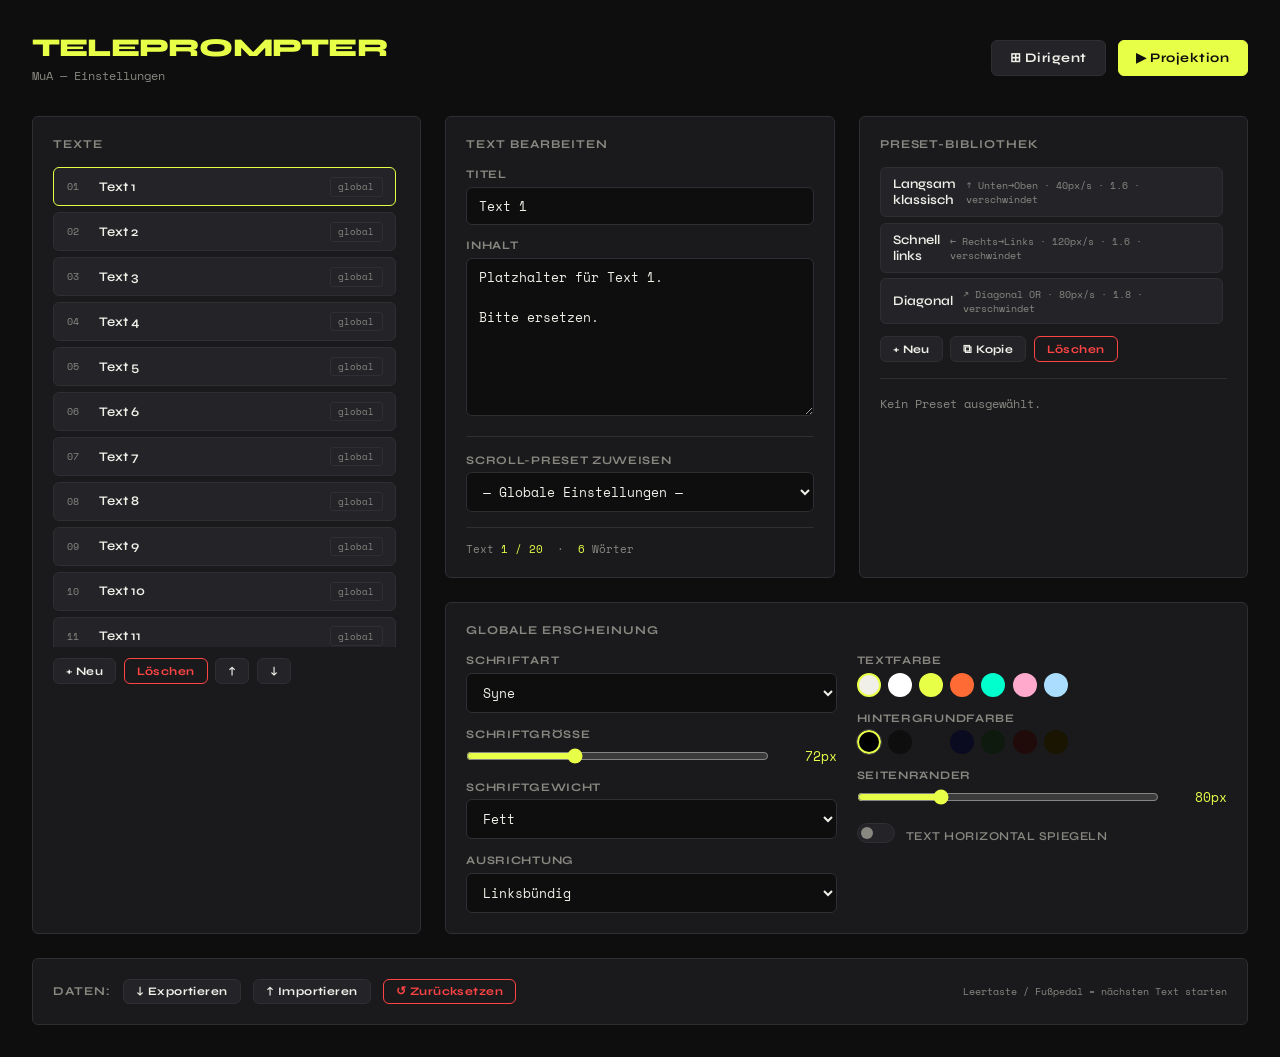
==== commit 0d817e41: "split into three separate windows" ====
--- a/index.html
+++ b/index.html
@@ -7,90 +7,99 @@
 <link href="https://fonts.googleapis.com/css2?family=Space+Mono:wght@400;700&family=Syne:wght@400;500;600;700;800&display=swap" rel="stylesheet">
 <style>
   :root {
-    --bg: #0e0e0f;
-    --surface: #1a1a1d;
-    --surface2: #242428;
-    --border: #2e2e33;
-    --accent: #e8ff47;
-    --accent2: #ff6b35;
-    --text: #f0efe8;
-    --muted: #888780;
-    --danger: #ff4444;
-    --font-display: 'Syne', sans-serif;
-    --font-mono: 'Space Mono', monospace;
-    --radius: 6px;
+    --bg: #0e0e0f; --surface: #1a1a1d; --surface2: #242428; --border: #2e2e33;
+    --accent: #e8ff47; --accent2: #ff6b35; --text: #f0efe8; --muted: #888780;
+    --danger: #ff4444; --font-display: 'Syne', sans-serif; --font-mono: 'Space Mono', monospace; --radius: 6px;
   }
   * { box-sizing: border-box; margin: 0; padding: 0; }
   body { background: var(--bg); color: var(--text); font-family: var(--font-display); min-height: 100vh; padding: 2rem; }
   h1 { font-size: 1.6rem; font-weight: 800; letter-spacing: -0.03em; color: var(--accent); margin-bottom: 0.25rem; }
   h2 { font-size: 0.75rem; font-weight: 700; letter-spacing: 0.08em; text-transform: uppercase; color: var(--muted); margin-bottom: 1rem; }
-  h3 { font-size: 0.75rem; font-weight: 700; letter-spacing: 0.08em; text-transform: uppercase; color: var(--muted); margin-bottom: 0.6rem; }
-
-  .layout { display: grid; grid-template-columns: 1fr 1fr; gap: 1.5rem; max-width: 1100px; margin: 0 auto; }
+
+  .layout { display: grid; grid-template-columns: 1fr 1fr 1fr; gap: 1.5rem; max-width: 1400px; margin: 0 auto; }
   .layout-header { grid-column: 1/-1; display: flex; align-items: center; justify-content: space-between; margin-bottom: 0.5rem; flex-wrap: wrap; gap: 1rem; }
   .card { background: var(--surface); border: 1px solid var(--border); border-radius: var(--radius); padding: 1.25rem; }
   .card-full { grid-column: 1/-1; }
+  .col-span-2 { grid-column: span 2; }
 
   .launch-bar { display: flex; gap: 0.75rem; flex-wrap: wrap; }
-  .btn { font-family: var(--font-display); font-size: 0.85rem; font-weight: 700; letter-spacing: 0.04em; padding: 0.6rem 1.2rem; border-radius: var(--radius); border: 1.5px solid var(--border); background: var(--surface2); color: var(--text); cursor: pointer; transition: all 0.15s; text-decoration: none; display: inline-block; }
+  .btn { font-family: var(--font-display); font-size: 0.82rem; font-weight: 700; letter-spacing: 0.04em; padding: 0.55rem 1.1rem; border-radius: var(--radius); border: 1.5px solid var(--border); background: var(--surface2); color: var(--text); cursor: pointer; transition: all 0.15s; text-decoration: none; display: inline-flex; align-items: center; gap: 0.4rem; }
   .btn:hover { border-color: var(--accent); color: var(--accent); }
   .btn-accent { background: var(--accent); color: #0e0e0f; border-color: var(--accent); }
   .btn-accent:hover { background: #fff; border-color: #fff; color: #0e0e0f; }
   .btn-danger { border-color: var(--danger); color: var(--danger); background: transparent; }
   .btn-danger:hover { background: var(--danger); color: #fff; }
-  .btn-sm { font-size: 0.75rem; padding: 0.35rem 0.8rem; }
-
-  label { font-size: 0.75rem; font-weight: 700; letter-spacing: 0.06em; text-transform: uppercase; color: var(--muted); display: block; margin-bottom: 0.4rem; margin-top: 0.9rem; }
+  .btn-sm { font-size: 0.72rem; padding: 0.3rem 0.75rem; }
+
+  label { font-size: 0.72rem; font-weight: 700; letter-spacing: 0.06em; text-transform: uppercase; color: var(--muted); display: block; margin-bottom: 0.35rem; margin-top: 0.85rem; }
   label:first-child { margin-top: 0; }
-  input[type=text], input[type=number], select, textarea {
+  input[type=text], select, textarea {
     width: 100%; background: var(--bg); border: 1px solid var(--border);
     border-radius: var(--radius); color: var(--text); font-family: var(--font-mono);
-    font-size: 0.85rem; padding: 0.55rem 0.75rem; transition: border 0.15s;
+    font-size: 0.82rem; padding: 0.5rem 0.7rem; transition: border 0.15s;
   }
-  input[type=text]:focus, input[type=number]:focus, select:focus, textarea:focus { outline: none; border-color: var(--accent); }
+  input[type=text]:focus, select:focus, textarea:focus { outline: none; border-color: var(--accent); }
   textarea { resize: vertical; min-height: 100px; }
   select option { background: #1a1a1d; }
 
   input[type=range] { width: 100%; accent-color: var(--accent); cursor: pointer; }
   .range-row { display: flex; align-items: center; gap: 0.75rem; }
-  .range-val { font-family: var(--font-mono); font-size: 0.85rem; color: var(--accent); min-width: 3.5rem; text-align: right; }
-
-  .text-list { display: flex; flex-direction: column; gap: 0.4rem; max-height: 360px; overflow-y: auto; padding-right: 4px; }
+  .range-val { font-family: var(--font-mono); font-size: 0.82rem; color: var(--accent); min-width: 3.5rem; text-align: right; }
+
+  /* Text list */
+  .text-list { display: flex; flex-direction: column; gap: 0.35rem; max-height: 480px; overflow-y: auto; padding-right: 4px; }
   .text-list::-webkit-scrollbar { width: 4px; }
   .text-list::-webkit-scrollbar-thumb { background: var(--border); border-radius: 2px; }
-
-  .text-item { background: var(--surface2); border: 1px solid var(--border); border-radius: var(--radius); padding: 0.6rem 0.85rem; cursor: pointer; transition: border-color 0.15s; display: flex; align-items: center; gap: 0.75rem; }
+  .text-item { background: var(--surface2); border: 1px solid var(--border); border-radius: var(--radius); padding: 0.55rem 0.8rem; cursor: pointer; transition: border-color 0.15s; display: flex; align-items: center; gap: 0.6rem; }
   .text-item:hover { border-color: var(--muted); }
   .text-item.active { border-color: var(--accent); }
-  .text-num { font-family: var(--font-mono); font-size: 0.65rem; color: var(--muted); min-width: 1.5rem; }
-  .text-title { font-size: 0.85rem; font-weight: 600; flex: 1; white-space: nowrap; overflow: hidden; text-overflow: ellipsis; }
-
-  .color-row { display: flex; gap: 0.5rem; flex-wrap: wrap; margin-top: 0.4rem; }
-  .color-swatch { width: 26px; height: 26px; border-radius: 50%; cursor: pointer; border: 2px solid transparent; transition: border 0.15s; }
+  .text-num { font-family: var(--font-mono); font-size: 0.62rem; color: var(--muted); min-width: 1.4rem; }
+  .text-title { font-size: 0.82rem; font-weight: 600; flex: 1; white-space: nowrap; overflow: hidden; text-overflow: ellipsis; }
+  .text-preset-badge { font-family: var(--font-mono); font-size: 0.58rem; padding: 0.15rem 0.45rem; border-radius: 3px; border: 1px solid var(--border); color: var(--muted); white-space: nowrap; max-width: 90px; overflow: hidden; text-overflow: ellipsis; }
+  .text-preset-badge.assigned { border-color: var(--accent2); color: var(--accent2); }
+
+  /* Preset list */
+  .preset-list { display: flex; flex-direction: column; gap: 0.35rem; max-height: 220px; overflow-y: auto; padding-right: 4px; margin-bottom: 0.75rem; }
+  .preset-list::-webkit-scrollbar { width: 4px; }
+  .preset-list::-webkit-scrollbar-thumb { background: var(--border); border-radius: 2px; }
+  .preset-item { background: var(--surface2); border: 1px solid var(--border); border-radius: var(--radius); padding: 0.5rem 0.8rem; cursor: pointer; transition: border-color 0.15s; display: flex; align-items: center; gap: 0.6rem; }
+  .preset-item:hover { border-color: var(--muted); }
+  .preset-item.active { border-color: var(--accent2); }
+  .preset-name { font-size: 0.82rem; font-weight: 600; flex: 1; }
+  .preset-desc { font-family: var(--font-mono); font-size: 0.6rem; color: var(--muted); }
+
+  /* Colors */
+  .color-row { display: flex; gap: 0.45rem; flex-wrap: wrap; margin-top: 0.35rem; }
+  .color-swatch { width: 24px; height: 24px; border-radius: 50%; cursor: pointer; border: 2px solid transparent; transition: all 0.15s; }
   .color-swatch:hover { transform: scale(1.15); }
   .color-swatch.sel { border-color: var(--accent); }
 
-  .info-strip { font-family: var(--font-mono); font-size: 0.7rem; color: var(--muted); margin-top: 1rem; padding-top: 0.9rem; border-top: 1px solid var(--border); }
+  .info-strip { font-family: var(--font-mono); font-size: 0.68rem; color: var(--muted); margin-top: 0.9rem; padding-top: 0.85rem; border-top: 1px solid var(--border); }
   .info-strip span { color: var(--accent); }
 
-  .toggle-row { display: flex; align-items: center; gap: 0.75rem; margin-top: 0.85rem; }
-  .toggle { position: relative; width: 40px; height: 22px; flex-shrink: 0; }
+  .toggle-row { display: flex; align-items: center; gap: 0.7rem; margin-top: 0.85rem; }
+  .toggle { position: relative; width: 38px; height: 20px; flex-shrink: 0; }
   .toggle input { opacity: 0; width: 0; height: 0; position: absolute; }
-  .toggle-slider { position: absolute; inset: 0; background: var(--surface2); border: 1px solid var(--border); border-radius: 11px; cursor: pointer; transition: 0.2s; }
-  .toggle-slider::after { content: ''; position: absolute; width: 14px; height: 14px; left: 3px; top: 3px; background: var(--muted); border-radius: 50%; transition: 0.2s; }
+  .toggle-slider { position: absolute; inset: 0; background: var(--surface2); border: 1px solid var(--border); border-radius: 10px; cursor: pointer; transition: 0.2s; }
+  .toggle-slider::after { content: ''; position: absolute; width: 12px; height: 12px; left: 3px; top: 3px; background: var(--muted); border-radius: 50%; transition: 0.2s; }
   .toggle input:checked + .toggle-slider { background: var(--accent); border-color: var(--accent); }
   .toggle input:checked + .toggle-slider::after { transform: translateX(18px); background: #0e0e0f; }
-  .toggle-label { font-size: 0.78rem; font-weight: 600; letter-spacing: 0.04em; text-transform: uppercase; color: var(--muted); }
-
-  @media (max-width: 700px) { .layout { grid-template-columns: 1fr; } .card-full, .card { grid-column: 1/-1; } }
+  .toggle-label { font-size: 0.75rem; font-weight: 600; letter-spacing: 0.04em; text-transform: uppercase; color: var(--muted); }
+
+  .divider { border: none; border-top: 1px solid var(--border); margin: 1rem 0; }
+
+  @media (max-width: 900px) { .layout { grid-template-columns: 1fr 1fr; } }
+  @media (max-width: 600px) { .layout { grid-template-columns: 1fr; } .col-span-2 { grid-column: 1/-1; } }
 </style>
 </head>
 <body>
 <div class="layout">
+
+  <!-- Header -->
   <div class="layout-header">
     <div>
       <h1>TELEPROMPTER</h1>
-      <p style="font-size:0.75rem;color:var(--muted);margin-top:0.2rem;font-family:var(--font-mono)">MuA — Einstellungen</p>
+      <p style="font-size:0.72rem;color:var(--muted);margin-top:0.2rem;font-family:var(--font-mono)">MuA — Einstellungen</p>
     </div>
     <div class="launch-bar">
       <a class="btn" href="conductor.html" target="_blank">⊞ Dirigent</a>
@@ -98,11 +107,11 @@
     </div>
   </div>
 
-  <!-- Text list -->
+  <!-- Column 1: Text list -->
   <div class="card" style="grid-row: span 2;">
     <h2>Texte</h2>
     <div class="text-list" id="textList"></div>
-    <div style="display:flex;gap:0.5rem;margin-top:0.75rem;flex-wrap:wrap;">
+    <div style="display:flex;gap:0.45rem;margin-top:0.7rem;flex-wrap:wrap;">
       <button class="btn btn-sm" onclick="addText()">+ Neu</button>
       <button class="btn btn-sm btn-danger" onclick="deleteText()">Löschen</button>
       <button class="btn btn-sm" onclick="moveUp()">↑</button>
@@ -110,206 +119,324 @@
     </div>
   </div>
 
-  <!-- Text editor -->
+  <!-- Column 2: Text editor -->
   <div class="card">
     <h2>Text bearbeiten</h2>
     <label>Titel</label>
     <input type="text" id="editTitle" placeholder="z.B. Arie I — Liebe" oninput="saveEdit()">
     <label>Inhalt</label>
-    <textarea id="editContent" rows="8" placeholder="Text hier eingeben…" oninput="saveEdit()"></textarea>
+    <textarea id="editContent" rows="7" placeholder="Text hier eingeben…" oninput="saveEdit()"></textarea>
+
+    <hr class="divider">
+
+    <label>Scroll-Preset zuweisen</label>
+    <select id="editPreset" onchange="saveEdit()">
+      <option value="">— Globale Einstellungen (kein Preset) —</option>
+    </select>
+
     <div class="info-strip" id="editInfo">Kein Text ausgewählt</div>
   </div>
 
-  <!-- Scroll settings -->
+  <!-- Column 3: Preset library -->
   <div class="card">
-    <h2>Scroll-Einstellungen</h2>
-    <label>Richtung</label>
-    <select id="settDir" onchange="saveSettings()">
-      <option value="up">↑ Unten → Oben (klassisch)</option>
-      <option value="down">↓ Oben → Unten</option>
-      <option value="left">← Rechts → Links</option>
-      <option value="right">→ Links → Rechts</option>
-      <option value="diag-ul">↖ Diagonal oben-links</option>
-      <option value="diag-ur">↗ Diagonal oben-rechts</option>
-      <option value="diag-dl">↙ Diagonal unten-links</option>
-      <option value="diag-dr">↘ Diagonal unten-rechts</option>
-    </select>
-
-    <label>Scrollgeschwindigkeit</label>
-    <div class="range-row">
-      <input type="range" id="settSpeed" min="10" max="300" step="5" value="60" oninput="saveSettings();document.getElementById('speedVal').textContent=this.value+' px/s'">
-      <span class="range-val" id="speedVal">60 px/s</span>
-    </div>
-
-    <label>Schriftgröße</label>
-    <div class="range-row">
-      <input type="range" id="settSize" min="24" max="160" step="2" value="72" oninput="saveSettings();document.getElementById('sizeVal').textContent=this.value+'px'">
-      <span class="range-val" id="sizeVal">72px</span>
-    </div>
-
-    <label>Zeilenabstand</label>
-    <div class="range-row">
-      <input type="range" id="settLineH" min="10" max="30" step="1" value="16" oninput="saveSettings();document.getElementById('lineHVal').textContent=(this.value/10).toFixed(1)">
-      <span class="range-val" id="lineHVal">1.6</span>
-    </div>
-
-    <div class="toggle-row">
-      <label class="toggle"><input type="checkbox" id="settKeepText" onchange="saveSettings()"><span class="toggle-slider"></span></label>
-      <span class="toggle-label">Vergangener Text bleibt sichtbar</span>
-    </div>
-    <div class="toggle-row">
-      <label class="toggle"><input type="checkbox" id="settMirror" onchange="saveSettings()"><span class="toggle-slider"></span></label>
-      <span class="toggle-label">Text horizontal spiegeln</span>
+    <h2>Preset-Bibliothek</h2>
+    <div class="preset-list" id="presetList"></div>
+    <div style="display:flex;gap:0.45rem;flex-wrap:wrap;margin-bottom:1rem;">
+      <button class="btn btn-sm" onclick="addPreset()">+ Neu</button>
+      <button class="btn btn-sm" onclick="duplicatePreset()">⧉ Kopie</button>
+      <button class="btn btn-sm btn-danger" onclick="deletePreset()">Löschen</button>
+    </div>
+
+    <hr class="divider" style="margin-top:0;">
+
+    <div id="presetEditor">
+      <p style="font-size:0.75rem;color:var(--muted);font-family:var(--font-mono);">Kein Preset ausgewählt.</p>
     </div>
   </div>
 
-  <!-- Visual settings -->
-  <div class="card">
-    <h2>Erscheinungsbild</h2>
-    <label>Schriftart</label>
-    <select id="settFont" onchange="saveSettings()">
-      <option value="'Syne', sans-serif">Syne</option>
-      <option value="'Space Mono', monospace">Space Mono</option>
-      <option value="Georgia, serif">Georgia</option>
-      <option value="'Times New Roman', serif">Times New Roman</option>
-      <option value="Impact, sans-serif">Impact</option>
-      <option value="'Arial', sans-serif">Arial</option>
-      <option value="'Helvetica Neue', sans-serif">Helvetica Neue</option>
-    </select>
-
-    <label>Textfarbe</label>
-    <div class="color-row" id="colorSwatches"></div>
-
-    <label>Hintergrundfarbe</label>
-    <div class="color-row" id="bgSwatches"></div>
-
-    <label>Ausrichtung</label>
-    <select id="settAlign" onchange="saveSettings()">
-      <option value="left">Linksbündig</option>
-      <option value="center">Zentriert</option>
-      <option value="right">Rechtsbündig</option>
-    </select>
-
-    <label>Seitenränder</label>
-    <div class="range-row">
-      <input type="range" id="settPad" min="0" max="300" step="10" value="80" oninput="saveSettings();document.getElementById('padVal').textContent=this.value+'px'">
-      <span class="range-val" id="padVal">80px</span>
-    </div>
-
-    <label>Schriftgewicht</label>
-    <select id="settWeight" onchange="saveSettings()">
-      <option value="400">Normal</option>
-      <option value="600">Halbfett</option>
-      <option value="700" selected>Fett</option>
-      <option value="800">Sehr fett</option>
-    </select>
+  <!-- Column 2+3: Global visual settings -->
+  <div class="card col-span-2">
+    <h2>Globale Erscheinung</h2>
+    <div style="display:grid;grid-template-columns:1fr 1fr;gap:1.25rem;">
+      <div>
+        <label style="margin-top:0;">Schriftart</label>
+        <select id="settFont" onchange="saveGlobal()">
+          <option value="'Syne', sans-serif">Syne</option>
+          <option value="'Space Mono', monospace">Space Mono</option>
+          <option value="Georgia, serif">Georgia</option>
+          <option value="'Times New Roman', serif">Times New Roman</option>
+          <option value="Impact, sans-serif">Impact</option>
+          <option value="'Arial', sans-serif">Arial</option>
+          <option value="'Helvetica Neue', sans-serif">Helvetica Neue</option>
+        </select>
+
+        <label>Schriftgröße</label>
+        <div class="range-row">
+          <input type="range" id="settSize" min="24" max="160" step="2" value="72" oninput="saveGlobal();document.getElementById('sizeVal').textContent=this.value+'px'">
+          <span class="range-val" id="sizeVal">72px</span>
+        </div>
+
+        <label>Schriftgewicht</label>
+        <select id="settWeight" onchange="saveGlobal()">
+          <option value="400">Normal</option>
+          <option value="600">Halbfett</option>
+          <option value="700" selected>Fett</option>
+          <option value="800">Sehr fett</option>
+        </select>
+
+        <label>Ausrichtung</label>
+        <select id="settAlign" onchange="saveGlobal()">
+          <option value="left">Linksbündig</option>
+          <option value="center">Zentriert</option>
+          <option value="right">Rechtsbündig</option>
+        </select>
+      </div>
+      <div>
+        <label style="margin-top:0;">Textfarbe</label>
+        <div class="color-row" id="colorSwatches"></div>
+
+        <label>Hintergrundfarbe</label>
+        <div class="color-row" id="bgSwatches"></div>
+
+        <label>Seitenränder</label>
+        <div class="range-row">
+          <input type="range" id="settPad" min="0" max="300" step="10" value="80" oninput="saveGlobal();document.getElementById('padVal').textContent=this.value+'px'">
+          <span class="range-val" id="padVal">80px</span>
+        </div>
+
+        <div class="toggle-row" style="margin-top:1rem;">
+          <label class="toggle"><input type="checkbox" id="settMirror" onchange="saveGlobal()"><span class="toggle-slider"></span></label>
+          <span class="toggle-label">Text horizontal spiegeln</span>
+        </div>
+      </div>
+    </div>
   </div>
 
-  <!-- Footer / data -->
+  <!-- Footer -->
   <div class="card card-full" style="display:flex;gap:0.75rem;align-items:center;flex-wrap:wrap;">
-    <h3 style="margin:0;">Daten:</h3>
+    <h2 style="margin:0;">Daten:</h2>
     <button class="btn btn-sm" onclick="exportData()">↓ Exportieren</button>
     <button class="btn btn-sm" onclick="document.getElementById('importFile').click()">↑ Importieren</button>
     <input type="file" id="importFile" accept=".json" style="display:none" onchange="importData(event)">
-    <button class="btn btn-sm btn-danger" onclick="if(confirm('Alle Texte zurücksetzen?'))initDefaultTexts()">↺ Zurücksetzen</button>
-    <span style="font-family:var(--font-mono);font-size:0.65rem;color:var(--muted);margin-left:auto;">Leertaste / Fußpedal = nächsten Text starten</span>
+    <button class="btn btn-sm btn-danger" onclick="if(confirm('Alles zurücksetzen?'))initDefaults()">↺ Zurücksetzen</button>
+    <span style="font-family:var(--font-mono);font-size:0.62rem;color:var(--muted);margin-left:auto;">Leertaste / Fußpedal = nächsten Text starten</span>
   </div>
-</div>
+
+</div><!-- .layout -->
 
 <script>
 const STORE = 'tp_';
 const TEXT_COLORS = ['#f0efe8','#ffffff','#e8ff47','#ff6b35','#00ffcc','#ffaacc','#aaddff'];
 const BG_COLORS   = ['#000000','#0e0e0f','#1a1a1d','#0a0a20','#0d1a0d','#200a0a','#1a1500'];
-
-let texts = [], selIdx = 0;
-
-function getSettings() { return JSON.parse(localStorage.getItem(STORE+'settings') || '{}'); }
-
-function saveSettings() {
-  const s = {
-    dir:      document.getElementById('settDir').value,
-    speed:    +document.getElementById('settSpeed').value,
-    size:     +document.getElementById('settSize').value,
-    lineH:    +(document.getElementById('settLineH').value / 10).toFixed(1),
-    keepText: document.getElementById('settKeepText').checked,
-    mirror:   document.getElementById('settMirror').checked,
-    font:     document.getElementById('settFont').value,
-    align:    document.getElementById('settAlign').value,
-    pad:      +document.getElementById('settPad').value,
-    weight:   document.getElementById('settWeight').value,
+const DIR_LABELS  = { up:'↑ Unten→Oben', down:'↓ Oben→Unten', left:'← Rechts→Links', right:'→ Links→Rechts', 'diag-ul':'↖ Diagonal OL', 'diag-ur':'↗ Diagonal OR', 'diag-dl':'↙ Diagonal UL', 'diag-dr':'↘ Diagonal UR' };
+
+let texts = [], presets = [], selTextIdx = 0, selPresetIdx = -1;
+
+/* ── Storage helpers ── */
+function getGlobal()  { return JSON.parse(localStorage.getItem(STORE+'global')   || '{}'); }
+function getPresets() { return JSON.parse(localStorage.getItem(STORE+'presets')  || '[]'); }
+function getTexts()   { return JSON.parse(localStorage.getItem(STORE+'texts')    || '[]'); }
+
+function saveGlobal() {
+  const g = {
+    font:      document.getElementById('settFont').value,
+    size:      +document.getElementById('settSize').value,
+    weight:    document.getElementById('settWeight').value,
+    align:     document.getElementById('settAlign').value,
+    pad:       +document.getElementById('settPad').value,
+    mirror:    document.getElementById('settMirror').checked,
     textColor: activeColor('colorSwatches') || '#f0efe8',
     bgColor:   activeColor('bgSwatches')    || '#000000',
   };
-  localStorage.setItem(STORE+'settings', JSON.stringify(s));
-  broadcast({ type: 'settings', data: s });
-}
-
-function loadSettingsUI() {
-  const s = getSettings();
-  const set = (id, val) => { if (val !== undefined && document.getElementById(id)) document.getElementById(id).value = val; };
-  if (s.dir)    set('settDir', s.dir);
-  if (s.speed)  { set('settSpeed', s.speed);  document.getElementById('speedVal').textContent = s.speed + ' px/s'; }
-  if (s.size)   { set('settSize', s.size);    document.getElementById('sizeVal').textContent  = s.size  + 'px'; }
-  if (s.lineH)  { set('settLineH', s.lineH*10); document.getElementById('lineHVal').textContent = parseFloat(s.lineH).toFixed(1); }
-  if (s.keepText !== undefined) document.getElementById('settKeepText').checked = s.keepText;
-  if (s.mirror  !== undefined) document.getElementById('settMirror').checked   = s.mirror;
-  if (s.font)   set('settFont', s.font);
-  if (s.align)  set('settAlign', s.align);
-  if (s.pad !== undefined) { set('settPad', s.pad); document.getElementById('padVal').textContent = s.pad + 'px'; }
-  if (s.weight) set('settWeight', s.weight);
+  localStorage.setItem(STORE+'global', JSON.stringify(g));
+  broadcast({ type: 'global', data: g });
+}
+
+function savePresets() {
+  localStorage.setItem(STORE+'presets', JSON.stringify(presets));
+  broadcast({ type: 'presets', data: presets });
+}
+
+function saveTexts() {
+  localStorage.setItem(STORE+'texts', JSON.stringify(texts));
+  broadcast({ type: 'texts', data: texts });
+}
+
+function broadcast(msg) {
+  localStorage.setItem(STORE+'msg', JSON.stringify({ ...msg, ts: Date.now() }));
+}
+
+/* ── Global visual UI ── */
+function loadGlobalUI() {
+  const g = getGlobal();
+  const set = (id, v) => { if (v !== undefined && document.getElementById(id)) document.getElementById(id).value = v; };
+  if (g.font)   set('settFont', g.font);
+  if (g.size)   { set('settSize', g.size);   document.getElementById('sizeVal').textContent  = g.size  + 'px'; }
+  if (g.weight) set('settWeight', g.weight);
+  if (g.align)  set('settAlign', g.align);
+  if (g.pad !== undefined) { set('settPad', g.pad); document.getElementById('padVal').textContent = g.pad + 'px'; }
+  if (g.mirror !== undefined) document.getElementById('settMirror').checked = g.mirror;
 }
 
 function activeColor(id) {
   const el = document.querySelector('#' + id + ' .color-swatch.sel');
   return el ? el.dataset.c : null;
 }
-
 function buildSwatches(id, colors, key, def) {
   const cont = document.getElementById(id);
   cont.innerHTML = '';
-  const cur = getSettings()[key] || def;
+  const cur = getGlobal()[key] || def;
   colors.forEach(c => {
     const d = document.createElement('div');
     d.className = 'color-swatch' + (c === cur ? ' sel' : '');
     d.style.background = c;
-    d.style.outline = c === '#000000' ? '1px solid #333' : '';
+    d.style.outline = c === '#000000' ? '1px solid #444' : '';
     d.dataset.c = c;
     d.title = c;
-    d.onclick = () => { cont.querySelectorAll('.color-swatch').forEach(x => x.classList.remove('sel')); d.classList.add('sel'); saveSettings(); };
+    d.onclick = () => { cont.querySelectorAll('.color-swatch').forEach(x => x.classList.remove('sel')); d.classList.add('sel'); saveGlobal(); };
     cont.appendChild(d);
   });
 }
 
-function saveTexts() {
-  localStorage.setItem(STORE+'texts', JSON.stringify(texts));
-  broadcast({ type: 'texts', data: texts });
-}
-
-function loadTexts() {
-  const raw = localStorage.getItem(STORE+'texts');
-  if (raw) texts = JSON.parse(raw);
-  else initDefaultTexts(false);
-  renderList(); selectText(0);
-}
-
-function initDefaultTexts(save = true) {
-  texts = Array.from({ length: 20 }, (_, i) => ({
-    id: Date.now() + i,
-    title: `Text ${i + 1}`,
-    content: `Hier kommt der ${i + 1}. Text für den Schauspieler.\n\nDieser Text wird vom Dirigenten mit dem Fußpedal gestartet.\n\nPlatzhalterinhalt — bitte ersetzen.`,
-    status: 'waiting'
-  }));
-  if (save) { saveTexts(); renderList(); selectText(0); }
-  else      { renderList(); selectText(0); }
-}
-
-function renderList() {
+/* ── Preset library ── */
+function defaultPreset(n) {
+  return { id: Date.now() + Math.random(), name: n || 'Neues Preset', dir: 'up', speed: 60, lineH: 1.6, keepText: false };
+}
+function presetDesc(p) {
+  return `${DIR_LABELS[p.dir]||p.dir} · ${p.speed}px/s · ${parseFloat(p.lineH).toFixed(1)} · ${p.keepText ? 'bleibt' : 'verschwindet'}`;
+}
+
+function renderPresetList() {
+  const el = document.getElementById('presetList');
+  el.innerHTML = '';
+  if (presets.length === 0) {
+    el.innerHTML = '<p style="font-size:0.72rem;color:var(--muted);font-family:var(--font-mono);padding:0.3rem 0;">Noch keine Presets.</p>';
+    return;
+  }
+  presets.forEach((p, i) => {
+    const d = document.createElement('div');
+    d.className = 'preset-item' + (i === selPresetIdx ? ' active' : '');
+    d.innerHTML = `<span class="preset-name">${p.name}</span><span class="preset-desc">${presetDesc(p)}</span>`;
+    d.onclick = () => selectPreset(i);
+    el.appendChild(d);
+  });
+  // also refresh preset dropdowns in text list & editor
+  rebuildPresetDropdowns();
+}
+
+function selectPreset(i) {
+  selPresetIdx = i;
+  renderPresetList();
+  renderPresetEditor();
+}
+
+function renderPresetEditor() {
+  const el = document.getElementById('presetEditor');
+  if (selPresetIdx < 0 || selPresetIdx >= presets.length) {
+    el.innerHTML = '<p style="font-size:0.75rem;color:var(--muted);font-family:var(--font-mono);">Kein Preset ausgewählt.</p>';
+    return;
+  }
+  const p = presets[selPresetIdx];
+  el.innerHTML = `
+    <label style="margin-top:0;">Name</label>
+    <input type="text" id="pName" value="${escHtml(p.name)}" oninput="savePresetEdit()">
+
+    <label>Richtung</label>
+    <select id="pDir" onchange="savePresetEdit()">
+      ${Object.entries(DIR_LABELS).map(([v,l]) => `<option value="${v}"${p.dir===v?' selected':''}>${l}</option>`).join('')}
+    </select>
+
+    <label>Geschwindigkeit</label>
+    <div class="range-row">
+      <input type="range" id="pSpeed" min="10" max="300" step="5" value="${p.speed}"
+        oninput="savePresetEdit();document.getElementById('pSpeedVal').textContent=this.value+' px/s'">
+      <span class="range-val" id="pSpeedVal">${p.speed} px/s</span>
+    </div>
+
+    <label>Zeilenabstand</label>
+    <div class="range-row">
+      <input type="range" id="pLineH" min="10" max="30" step="1" value="${Math.round(p.lineH*10)}"
+        oninput="savePresetEdit();document.getElementById('pLineHVal').textContent=(this.value/10).toFixed(1)">
+      <span class="range-val" id="pLineHVal">${parseFloat(p.lineH).toFixed(1)}</span>
+    </div>
+
+    <div class="toggle-row">
+      <label class="toggle"><input type="checkbox" id="pKeep" onchange="savePresetEdit()" ${p.keepText?'checked':''}><span class="toggle-slider"></span></label>
+      <span class="toggle-label">Vergangener Text bleibt sichtbar</span>
+    </div>
+  `;
+}
+
+function savePresetEdit() {
+  if (selPresetIdx < 0 || selPresetIdx >= presets.length) return;
+  const p = presets[selPresetIdx];
+  p.name     = document.getElementById('pName').value;
+  p.dir      = document.getElementById('pDir').value;
+  p.speed    = +document.getElementById('pSpeed').value;
+  p.lineH    = +(document.getElementById('pLineH').value / 10).toFixed(1);
+  p.keepText = document.getElementById('pKeep').checked;
+  savePresets();
+  renderPresetList();
+  // keep editor open (don't re-render editor, user is typing)
+  rebuildPresetDropdowns();
+}
+
+function addPreset() {
+  presets.push(defaultPreset(`Preset ${presets.length + 1}`));
+  savePresets();
+  selectPreset(presets.length - 1);
+}
+
+function duplicatePreset() {
+  if (selPresetIdx < 0 || selPresetIdx >= presets.length) return;
+  const copy = { ...presets[selPresetIdx], id: Date.now(), name: presets[selPresetIdx].name + ' (Kopie)' };
+  presets.push(copy);
+  savePresets();
+  selectPreset(presets.length - 1);
+}
+
+function deletePreset() {
+  if (selPresetIdx < 0 || selPresetIdx >= presets.length) return;
+  const pid = presets[selPresetIdx].id;
+  if (!confirm(`Preset "${presets[selPresetIdx].name}" löschen?`)) return;
+  presets.splice(selPresetIdx, 1);
+  // Remove from any text that used it
+  texts.forEach(t => { if (t.presetId === pid) t.presetId = null; });
+  saveTexts();
+  selPresetIdx = Math.min(selPresetIdx, presets.length - 1);
+  savePresets();
+  renderPresetList();
+  renderPresetEditor();
+  renderTextList();
+}
+
+function rebuildPresetDropdowns() {
+  // Update the text-editor dropdown
+  const sel = document.getElementById('editPreset');
+  if (!sel) return;
+  const cur = sel.value;
+  sel.innerHTML = '<option value="">— Globale Einstellungen —</option>';
+  presets.forEach(p => {
+    const opt = document.createElement('option');
+    opt.value = p.id;
+    opt.textContent = p.name;
+    sel.appendChild(opt);
+  });
+  sel.value = cur;
+}
+
+/* ── Text list ── */
+function renderTextList() {
   const el = document.getElementById('textList');
   el.innerHTML = '';
   texts.forEach((t, i) => {
+    const p = t.presetId ? presets.find(x => String(x.id) === String(t.presetId)) : null;
     const d = document.createElement('div');
-    d.className = 'text-item' + (i === selIdx ? ' active' : '');
-    d.innerHTML = `<span class="text-num">${String(i+1).padStart(2,'0')}</span><span class="text-title">${t.title || '(kein Titel)'}</span>`;
+    d.className = 'text-item' + (i === selTextIdx ? ' active' : '');
+    d.innerHTML = `
+      <span class="text-num">${String(i+1).padStart(2,'0')}</span>
+      <span class="text-title">${t.title || '(kein Titel)'}</span>
+      <span class="text-preset-badge ${p ? 'assigned' : ''}">${p ? p.name : 'global'}</span>`;
     d.onclick = () => selectText(i);
     el.appendChild(d);
   });
@@ -317,87 +444,100 @@
 
 function selectText(i) {
   if (i < 0 || i >= texts.length) return;
-  selIdx = i;
-  renderList();
+  selTextIdx = i;
+  renderTextList();
   const t = texts[i];
   document.getElementById('editTitle').value   = t.title   || '';
   document.getElementById('editContent').value = t.content || '';
+  rebuildPresetDropdowns();
+  document.getElementById('editPreset').value = t.presetId ? String(t.presetId) : '';
   updateEditInfo();
 }
 
 function updateEditInfo() {
   const words = (document.getElementById('editContent').value || '').split(/\s+/).filter(Boolean).length;
   document.getElementById('editInfo').innerHTML =
-    `Text <span>${selIdx + 1} / ${texts.length}</span> &nbsp;·&nbsp; <span>${words}</span> Wörter`;
+    `Text <span>${selTextIdx + 1} / ${texts.length}</span> &nbsp;·&nbsp; <span>${words}</span> Wörter`;
 }
 
 function saveEdit() {
-  if (selIdx < 0 || selIdx >= texts.length) return;
-  texts[selIdx].title   = document.getElementById('editTitle').value;
-  texts[selIdx].content = document.getElementById('editContent').value;
-  saveTexts(); renderList(); updateEditInfo();
+  if (selTextIdx < 0 || selTextIdx >= texts.length) return;
+  texts[selTextIdx].title    = document.getElementById('editTitle').value;
+  texts[selTextIdx].content  = document.getElementById('editContent').value;
+  const pVal = document.getElementById('editPreset').value;
+  texts[selTextIdx].presetId = pVal || null;
+  saveTexts();
+  renderTextList();
+  updateEditInfo();
 }
 
 function addText() {
-  texts.push({ id: Date.now(), title: `Text ${texts.length + 1}`, content: '', status: 'waiting' });
-  saveTexts(); renderList(); selectText(texts.length - 1);
-}
-
+  texts.push({ id: Date.now(), title: `Text ${texts.length + 1}`, content: '', status: 'waiting', presetId: null });
+  saveTexts(); renderTextList(); selectText(texts.length - 1);
+}
 function deleteText() {
   if (texts.length <= 1) return;
-  if (!confirm(`"${texts[selIdx].title}" wirklich löschen?`)) return;
-  texts.splice(selIdx, 1);
-  selIdx = Math.min(selIdx, texts.length - 1);
-  saveTexts(); renderList(); selectText(selIdx);
-}
-
+  if (!confirm(`"${texts[selTextIdx].title}" wirklich löschen?`)) return;
+  texts.splice(selTextIdx, 1);
+  selTextIdx = Math.min(selTextIdx, texts.length - 1);
+  saveTexts(); renderTextList(); selectText(selTextIdx);
+}
 function moveUp() {
-  if (selIdx <= 0) return;
-  [texts[selIdx-1], texts[selIdx]] = [texts[selIdx], texts[selIdx-1]];
-  selIdx--; saveTexts(); renderList(); selectText(selIdx);
+  if (selTextIdx <= 0) return;
+  [texts[selTextIdx-1], texts[selTextIdx]] = [texts[selTextIdx], texts[selTextIdx-1]];
+  selTextIdx--; saveTexts(); renderTextList(); selectText(selTextIdx);
 }
 function moveDown() {
-  if (selIdx >= texts.length - 1) return;
-  [texts[selIdx], texts[selIdx+1]] = [texts[selIdx+1], texts[selIdx]];
-  selIdx++; saveTexts(); renderList(); selectText(selIdx);
-}
-
-function broadcast(msg) {
-  localStorage.setItem(STORE+'msg', JSON.stringify({ ...msg, ts: Date.now() }));
-}
-
+  if (selTextIdx >= texts.length - 1) return;
+  [texts[selTextIdx], texts[selTextIdx+1]] = [texts[selTextIdx+1], texts[selTextIdx]];
+  selTextIdx++; saveTexts(); renderTextList(); selectText(selTextIdx);
+}
+
+/* ── Export / Import ── */
 function exportData() {
-  const blob = new Blob([JSON.stringify({ texts, settings: getSettings() }, null, 2)], { type: 'application/json' });
-  const a = document.createElement('a');
-  a.href = URL.createObjectURL(blob);
-  a.download = 'teleprompter-daten.json';
-  a.click();
-}
-
+  const blob = new Blob([JSON.stringify({ texts, presets, global: getGlobal() }, null, 2)], { type: 'application/json' });
+  const a = document.createElement('a'); a.href = URL.createObjectURL(blob); a.download = 'teleprompter-daten.json'; a.click();
+}
 function importData(e) {
   const f = e.target.files[0]; if (!f) return;
   const r = new FileReader();
   r.onload = ev => {
     try {
       const d = JSON.parse(ev.target.result);
-      if (d.texts)    { texts = d.texts; saveTexts(); renderList(); selectText(0); }
-      if (d.settings) {
-        localStorage.setItem(STORE+'settings', JSON.stringify(d.settings));
-        loadSettingsUI();
-        buildSwatches('colorSwatches', TEXT_COLORS, 'textColor', '#f0efe8');
-        buildSwatches('bgSwatches',    BG_COLORS,   'bgColor',   '#000000');
-      }
+      if (d.texts)   { texts   = d.texts;   saveTexts(); }
+      if (d.presets) { presets = d.presets; savePresets(); }
+      if (d.global)  { localStorage.setItem(STORE+'global', JSON.stringify(d.global)); loadGlobalUI(); buildSwatches('colorSwatches', TEXT_COLORS, 'textColor', '#f0efe8'); buildSwatches('bgSwatches', BG_COLORS, 'bgColor', '#000000'); }
+      renderPresetList(); renderTextList(); selectText(0);
     } catch(err) { alert('Fehler beim Importieren: ' + err.message); }
   };
   r.readAsText(f);
 }
-
+function initDefaults() {
+  texts = Array.from({ length: 20 }, (_, i) => ({ id: Date.now()+i, title: `Text ${i+1}`, content: `Platzhalter für Text ${i+1}.\n\nBitte ersetzen.`, status: 'waiting', presetId: null }));
+  presets = [
+    defaultPreset('Langsam klassisch'),
+    { ...defaultPreset('Schnell links'), dir: 'left', speed: 120 },
+    { ...defaultPreset('Diagonal'), dir: 'diag-ur', speed: 80, lineH: 1.8 },
+  ];
+  presets[0].speed = 40;
+  saveTexts(); savePresets();
+  renderPresetList(); renderTextList(); selectText(0);
+}
+
+function escHtml(s) { return String(s).replace(/&/g,'&amp;').replace(/</g,'&lt;').replace(/>/g,'&gt;').replace(/"/g,'&quot;'); }
+
+/* ── Init ── */
 function init() {
-  loadTexts();
+  const rawTexts   = localStorage.getItem(STORE+'texts');
+  const rawPresets = localStorage.getItem(STORE+'presets');
+  texts   = rawTexts   ? JSON.parse(rawTexts)   : null;
+  presets = rawPresets ? JSON.parse(rawPresets)  : null;
+  if (!texts || !presets) initDefaults();
+  else { renderPresetList(); renderTextList(); selectText(0); }
+  loadGlobalUI();
   buildSwatches('colorSwatches', TEXT_COLORS, 'textColor', '#f0efe8');
   buildSwatches('bgSwatches',    BG_COLORS,   'bgColor',   '#000000');
-  loadSettingsUI();
-  if (!getSettings().dir) saveSettings();
+  if (!getGlobal().font) saveGlobal();
 }
 init();
 </script>
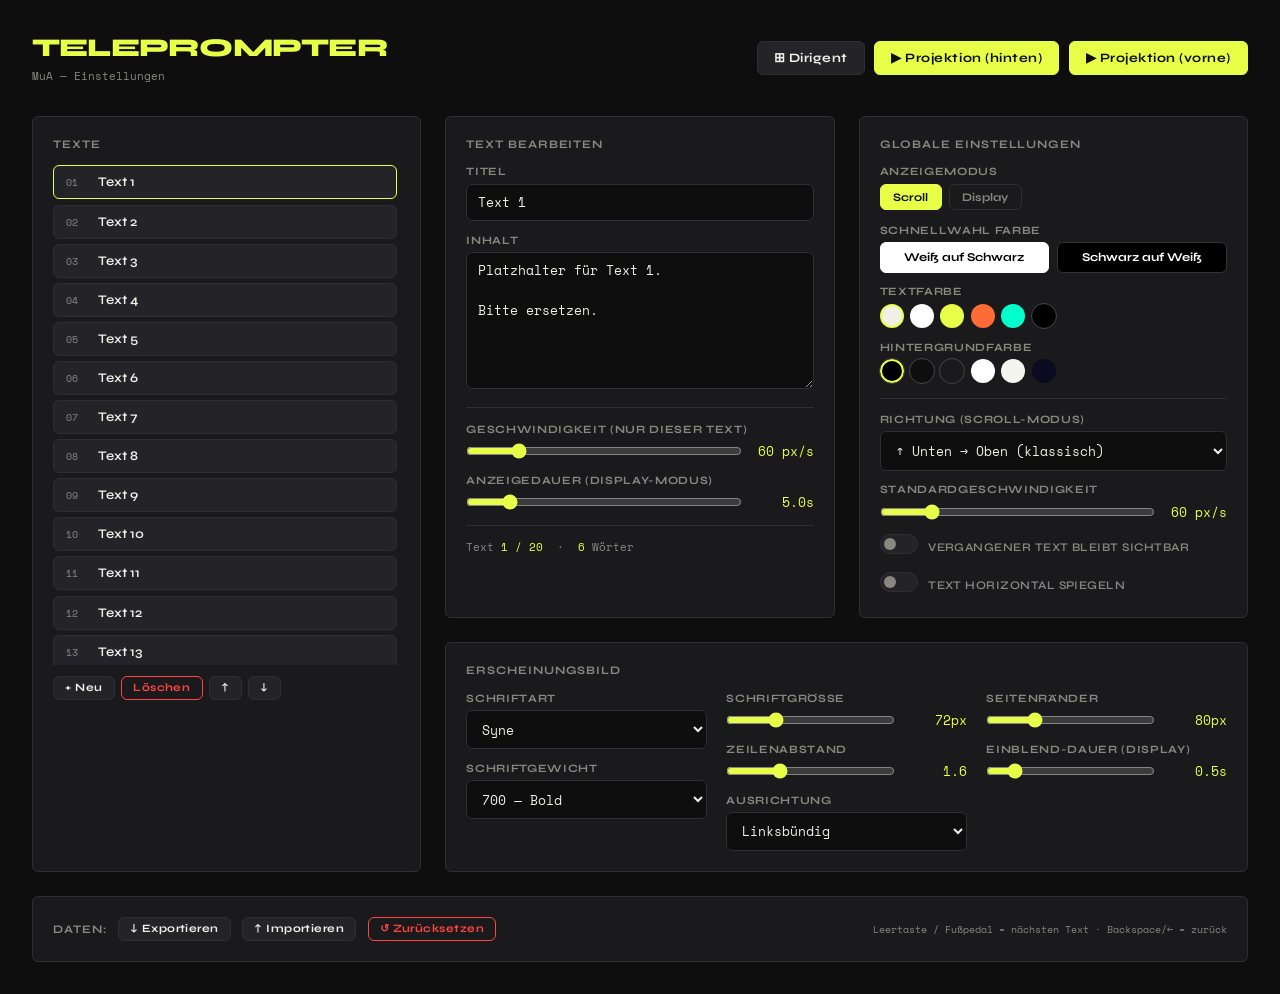
==== commit cd035b47: "display mode, back navigation, two projections, per-text speed" ====
--- a/index.html
+++ b/index.html
@@ -4,540 +4,396 @@
 <meta charset="UTF-8">
 <meta name="viewport" content="width=device-width, initial-scale=1.0">
 <title>Teleprompter — Einstellungen</title>
-<link href="https://fonts.googleapis.com/css2?family=Space+Mono:wght@400;700&family=Syne:wght@400;500;600;700;800&display=swap" rel="stylesheet">
+<link href="https://fonts.googleapis.com/css2?family=Space+Mono:wght@400;700&family=Syne:wght@400;500;600;700;800&family=Julius+Sans+One&display=swap" rel="stylesheet">
 <style>
-  :root {
-    --bg: #0e0e0f; --surface: #1a1a1d; --surface2: #242428; --border: #2e2e33;
-    --accent: #e8ff47; --accent2: #ff6b35; --text: #f0efe8; --muted: #888780;
-    --danger: #ff4444; --font-display: 'Syne', sans-serif; --font-mono: 'Space Mono', monospace; --radius: 6px;
-  }
-  * { box-sizing: border-box; margin: 0; padding: 0; }
-  body { background: var(--bg); color: var(--text); font-family: var(--font-display); min-height: 100vh; padding: 2rem; }
-  h1 { font-size: 1.6rem; font-weight: 800; letter-spacing: -0.03em; color: var(--accent); margin-bottom: 0.25rem; }
-  h2 { font-size: 0.75rem; font-weight: 700; letter-spacing: 0.08em; text-transform: uppercase; color: var(--muted); margin-bottom: 1rem; }
-
-  .layout { display: grid; grid-template-columns: 1fr 1fr 1fr; gap: 1.5rem; max-width: 1400px; margin: 0 auto; }
-  .layout-header { grid-column: 1/-1; display: flex; align-items: center; justify-content: space-between; margin-bottom: 0.5rem; flex-wrap: wrap; gap: 1rem; }
-  .card { background: var(--surface); border: 1px solid var(--border); border-radius: var(--radius); padding: 1.25rem; }
-  .card-full { grid-column: 1/-1; }
-  .col-span-2 { grid-column: span 2; }
-
-  .launch-bar { display: flex; gap: 0.75rem; flex-wrap: wrap; }
-  .btn { font-family: var(--font-display); font-size: 0.82rem; font-weight: 700; letter-spacing: 0.04em; padding: 0.55rem 1.1rem; border-radius: var(--radius); border: 1.5px solid var(--border); background: var(--surface2); color: var(--text); cursor: pointer; transition: all 0.15s; text-decoration: none; display: inline-flex; align-items: center; gap: 0.4rem; }
-  .btn:hover { border-color: var(--accent); color: var(--accent); }
-  .btn-accent { background: var(--accent); color: #0e0e0f; border-color: var(--accent); }
-  .btn-accent:hover { background: #fff; border-color: #fff; color: #0e0e0f; }
-  .btn-danger { border-color: var(--danger); color: var(--danger); background: transparent; }
-  .btn-danger:hover { background: var(--danger); color: #fff; }
-  .btn-sm { font-size: 0.72rem; padding: 0.3rem 0.75rem; }
-
-  label { font-size: 0.72rem; font-weight: 700; letter-spacing: 0.06em; text-transform: uppercase; color: var(--muted); display: block; margin-bottom: 0.35rem; margin-top: 0.85rem; }
-  label:first-child { margin-top: 0; }
-  input[type=text], select, textarea {
-    width: 100%; background: var(--bg); border: 1px solid var(--border);
-    border-radius: var(--radius); color: var(--text); font-family: var(--font-mono);
-    font-size: 0.82rem; padding: 0.5rem 0.7rem; transition: border 0.15s;
-  }
-  input[type=text]:focus, select:focus, textarea:focus { outline: none; border-color: var(--accent); }
-  textarea { resize: vertical; min-height: 100px; }
-  select option { background: #1a1a1d; }
-
-  input[type=range] { width: 100%; accent-color: var(--accent); cursor: pointer; }
-  .range-row { display: flex; align-items: center; gap: 0.75rem; }
-  .range-val { font-family: var(--font-mono); font-size: 0.82rem; color: var(--accent); min-width: 3.5rem; text-align: right; }
-
-  /* Text list */
-  .text-list { display: flex; flex-direction: column; gap: 0.35rem; max-height: 480px; overflow-y: auto; padding-right: 4px; }
-  .text-list::-webkit-scrollbar { width: 4px; }
-  .text-list::-webkit-scrollbar-thumb { background: var(--border); border-radius: 2px; }
-  .text-item { background: var(--surface2); border: 1px solid var(--border); border-radius: var(--radius); padding: 0.55rem 0.8rem; cursor: pointer; transition: border-color 0.15s; display: flex; align-items: center; gap: 0.6rem; }
-  .text-item:hover { border-color: var(--muted); }
-  .text-item.active { border-color: var(--accent); }
-  .text-num { font-family: var(--font-mono); font-size: 0.62rem; color: var(--muted); min-width: 1.4rem; }
-  .text-title { font-size: 0.82rem; font-weight: 600; flex: 1; white-space: nowrap; overflow: hidden; text-overflow: ellipsis; }
-  .text-preset-badge { font-family: var(--font-mono); font-size: 0.58rem; padding: 0.15rem 0.45rem; border-radius: 3px; border: 1px solid var(--border); color: var(--muted); white-space: nowrap; max-width: 90px; overflow: hidden; text-overflow: ellipsis; }
-  .text-preset-badge.assigned { border-color: var(--accent2); color: var(--accent2); }
-
-  /* Preset list */
-  .preset-list { display: flex; flex-direction: column; gap: 0.35rem; max-height: 220px; overflow-y: auto; padding-right: 4px; margin-bottom: 0.75rem; }
-  .preset-list::-webkit-scrollbar { width: 4px; }
-  .preset-list::-webkit-scrollbar-thumb { background: var(--border); border-radius: 2px; }
-  .preset-item { background: var(--surface2); border: 1px solid var(--border); border-radius: var(--radius); padding: 0.5rem 0.8rem; cursor: pointer; transition: border-color 0.15s; display: flex; align-items: center; gap: 0.6rem; }
-  .preset-item:hover { border-color: var(--muted); }
-  .preset-item.active { border-color: var(--accent2); }
-  .preset-name { font-size: 0.82rem; font-weight: 600; flex: 1; }
-  .preset-desc { font-family: var(--font-mono); font-size: 0.6rem; color: var(--muted); }
-
-  /* Colors */
-  .color-row { display: flex; gap: 0.45rem; flex-wrap: wrap; margin-top: 0.35rem; }
-  .color-swatch { width: 24px; height: 24px; border-radius: 50%; cursor: pointer; border: 2px solid transparent; transition: all 0.15s; }
-  .color-swatch:hover { transform: scale(1.15); }
-  .color-swatch.sel { border-color: var(--accent); }
-
-  .info-strip { font-family: var(--font-mono); font-size: 0.68rem; color: var(--muted); margin-top: 0.9rem; padding-top: 0.85rem; border-top: 1px solid var(--border); }
-  .info-strip span { color: var(--accent); }
-
-  .toggle-row { display: flex; align-items: center; gap: 0.7rem; margin-top: 0.85rem; }
-  .toggle { position: relative; width: 38px; height: 20px; flex-shrink: 0; }
-  .toggle input { opacity: 0; width: 0; height: 0; position: absolute; }
-  .toggle-slider { position: absolute; inset: 0; background: var(--surface2); border: 1px solid var(--border); border-radius: 10px; cursor: pointer; transition: 0.2s; }
-  .toggle-slider::after { content: ''; position: absolute; width: 12px; height: 12px; left: 3px; top: 3px; background: var(--muted); border-radius: 50%; transition: 0.2s; }
-  .toggle input:checked + .toggle-slider { background: var(--accent); border-color: var(--accent); }
-  .toggle input:checked + .toggle-slider::after { transform: translateX(18px); background: #0e0e0f; }
-  .toggle-label { font-size: 0.75rem; font-weight: 600; letter-spacing: 0.04em; text-transform: uppercase; color: var(--muted); }
-
-  .divider { border: none; border-top: 1px solid var(--border); margin: 1rem 0; }
-
-  @media (max-width: 900px) { .layout { grid-template-columns: 1fr 1fr; } }
-  @media (max-width: 600px) { .layout { grid-template-columns: 1fr; } .col-span-2 { grid-column: 1/-1; } }
+:root {
+  --bg:#0e0e0f;--surface:#1a1a1d;--surface2:#242428;--border:#2e2e33;
+  --accent:#e8ff47;--accent2:#ff6b35;--text:#f0efe8;--muted:#888780;
+  --danger:#ff4444;--fm:'Syne',sans-serif;--mono:'Space Mono',monospace;--r:6px;
+}
+*{box-sizing:border-box;margin:0;padding:0}
+body{background:var(--bg);color:var(--text);font-family:var(--fm);min-height:100vh;padding:2rem}
+h1{font-size:1.6rem;font-weight:800;letter-spacing:-0.03em;color:var(--accent);margin-bottom:.25rem}
+h2{font-size:.72rem;font-weight:700;letter-spacing:.08em;text-transform:uppercase;color:var(--muted);margin-bottom:.9rem}
+.layout{display:grid;grid-template-columns:1fr 1fr 1fr;gap:1.5rem;max-width:1400px;margin:0 auto}
+.hdr{grid-column:1/-1;display:flex;align-items:center;justify-content:space-between;margin-bottom:.5rem;flex-wrap:wrap;gap:1rem}
+.card{background:var(--surface);border:1px solid var(--border);border-radius:var(--r);padding:1.25rem}
+.full{grid-column:1/-1}.span2{grid-column:span 2}
+.launch{display:flex;gap:.6rem;flex-wrap:wrap}
+.btn{font-family:var(--fm);font-size:.8rem;font-weight:700;letter-spacing:.04em;padding:.5rem 1rem;border-radius:var(--r);border:1.5px solid var(--border);background:var(--surface2);color:var(--text);cursor:pointer;transition:all .15s;text-decoration:none;display:inline-flex;align-items:center;gap:.35rem}
+.btn:hover{border-color:var(--accent);color:var(--accent)}
+.btn-ac{background:var(--accent);color:#0e0e0f;border-color:var(--accent)}.btn-ac:hover{background:#fff;border-color:#fff;color:#0e0e0f}
+.btn-dn{border-color:var(--danger);color:var(--danger);background:transparent}.btn-dn:hover{background:var(--danger);color:#fff}
+.btn-sm{font-size:.7rem;padding:.28rem .7rem}
+lbl,label{font-size:.7rem;font-weight:700;letter-spacing:.06em;text-transform:uppercase;color:var(--muted);display:block;margin-bottom:.32rem;margin-top:.8rem}
+label:first-child{margin-top:0}
+input[type=text],select,textarea{width:100%;background:var(--bg);border:1px solid var(--border);border-radius:var(--r);color:var(--text);font-family:var(--mono);font-size:.82rem;padding:.48rem .68rem;transition:border .15s}
+input[type=text]:focus,select:focus,textarea:focus{outline:none;border-color:var(--accent)}
+textarea{resize:vertical;min-height:100px}
+select option{background:#1a1a1d}
+input[type=range]{width:100%;accent-color:var(--accent);cursor:pointer}
+.rrow{display:flex;align-items:center;gap:.7rem}
+.rval{font-family:var(--mono);font-size:.82rem;color:var(--accent);min-width:3.8rem;text-align:right}
+.tlist{display:flex;flex-direction:column;gap:.32rem;max-height:500px;overflow-y:auto;padding-right:3px}
+.tlist::-webkit-scrollbar{width:3px}.tlist::-webkit-scrollbar-thumb{background:var(--border);border-radius:2px}
+.ti{background:var(--surface2);border:1px solid var(--border);border-radius:var(--r);padding:.5rem .78rem;cursor:pointer;transition:border-color .15s;display:flex;align-items:center;gap:.55rem}
+.ti:hover{border-color:var(--muted)}.ti.sel{border-color:var(--accent)}
+.tnum{font-family:var(--mono);font-size:.6rem;color:var(--muted);min-width:1.4rem}
+.ttitle{font-size:.82rem;font-weight:600;flex:1;white-space:nowrap;overflow:hidden;text-overflow:ellipsis}
+.tspeed{font-family:var(--mono);font-size:.6rem;color:var(--accent2);white-space:nowrap}
+.crow{display:flex;gap:.4rem;flex-wrap:wrap;margin-top:.35rem}
+.cs{width:24px;height:24px;border-radius:50%;cursor:pointer;border:2px solid transparent;transition:all .15s}
+.cs:hover{transform:scale(1.15)}.cs.sel{border-color:var(--accent)}
+.info{font-family:var(--mono);font-size:.66rem;color:var(--muted);margin-top:.85rem;padding-top:.8rem;border-top:1px solid var(--border)}
+.info span{color:var(--accent)}
+.trow{display:flex;align-items:center;gap:.65rem;margin-top:.8rem}
+.tog{position:relative;width:38px;height:20px;flex-shrink:0}
+.tog input{opacity:0;width:0;height:0;position:absolute}
+.tslide{position:absolute;inset:0;background:var(--surface2);border:1px solid var(--border);border-radius:10px;cursor:pointer;transition:.2s}
+.tslide::after{content:'';position:absolute;width:12px;height:12px;left:3px;top:3px;background:var(--muted);border-radius:50%;transition:.2s}
+.tog input:checked+.tslide{background:var(--accent);border-color:var(--accent)}
+.tog input:checked+.tslide::after{transform:translateX(18px);background:#0e0e0f}
+.tlbl{font-size:.73rem;font-weight:600;letter-spacing:.04em;text-transform:uppercase;color:var(--muted)}
+hr{border:none;border-top:1px solid var(--border);margin:.9rem 0}
+.mode-tabs{display:flex;gap:.4rem;margin-bottom:.9rem}
+.mtab{font-family:var(--fm);font-size:.72rem;font-weight:700;padding:.32rem .8rem;border-radius:var(--r);border:1px solid var(--border);background:transparent;color:var(--muted);cursor:pointer;transition:all .15s}
+.mtab.on{background:var(--accent);color:#0e0e0f;border-color:var(--accent)}
+.bw-row{display:flex;gap:.5rem;margin-bottom:.5rem}
+.bw-btn{flex:1;font-family:var(--fm);font-size:.75rem;font-weight:700;padding:.45rem;border-radius:var(--r);border:1.5px solid var(--border);cursor:pointer;transition:all .15s}
+.bw-btn.wob{background:#fff;color:#000;border-color:#fff}.bw-btn.bow{background:#000;color:#fff;border-color:#333}
+.bw-btn:hover{transform:scale(1.02)}
+@media(max-width:900px){.layout{grid-template-columns:1fr 1fr}}
+@media(max-width:600px){.layout{grid-template-columns:1fr}.span2{grid-column:1/-1}}
 </style>
 </head>
 <body>
 <div class="layout">
 
-  <!-- Header -->
-  <div class="layout-header">
+<div class="hdr">
+  <div><h1>TELEPROMPTER</h1><p style="font-size:.7rem;color:var(--muted);margin-top:.2rem;font-family:var(--mono)">MuA — Einstellungen</p></div>
+  <div class="launch">
+    <a class="btn" href="conductor.html" target="_blank">⊞ Dirigent</a>
+    <a class="btn btn-ac" href="projection-back.html" target="_blank">▶ Projektion (hinten)</a>
+    <a class="btn btn-ac" href="projection-front.html" target="_blank">▶ Projektion (vorne)</a>
+  </div>
+</div>
+
+<!-- Text list -->
+<div class="card" style="grid-row:span 2">
+  <h2>Texte</h2>
+  <div class="tlist" id="textList"></div>
+  <div style="display:flex;gap:.4rem;margin-top:.65rem;flex-wrap:wrap">
+    <button class="btn btn-sm" onclick="addText()">+ Neu</button>
+    <button class="btn btn-sm btn-dn" onclick="delText()">Löschen</button>
+    <button class="btn btn-sm" onclick="moveUp()">↑</button>
+    <button class="btn btn-sm" onclick="moveDown()">↓</button>
+  </div>
+</div>
+
+<!-- Text editor -->
+<div class="card">
+  <h2>Text bearbeiten</h2>
+  <label>Titel</label>
+  <input type="text" id="eTitle" placeholder="z.B. Arie I — Liebe" oninput="saveEdit()">
+  <label>Inhalt</label>
+  <textarea id="eContent" rows="6" placeholder="Text hier eingeben…" oninput="saveEdit()"></textarea>
+  <hr>
+  <label>Geschwindigkeit (nur dieser Text)</label>
+  <div class="rrow">
+    <input type="range" id="eSpeed" min="10" max="300" step="5" value="60"
+      oninput="saveEdit();document.getElementById('eSpeedVal').textContent=this.value+' px/s'">
+    <span class="rval" id="eSpeedVal">60 px/s</span>
+  </div>
+  <label>Anzeigedauer (Display-Modus)</label>
+  <div class="rrow">
+    <input type="range" id="eDur" min="1" max="30" step="0.5" value="5"
+      oninput="saveEdit();document.getElementById('eDurVal').textContent=parseFloat(this.value).toFixed(1)+'s'">
+    <span class="rval" id="eDurVal">5.0s</span>
+  </div>
+  <div class="info" id="eInfo">Kein Text ausgewählt</div>
+</div>
+
+<!-- Global settings -->
+<div class="card">
+  <h2>Globale Einstellungen</h2>
+
+  <label style="margin-top:0">Anzeigemodus</label>
+  <div class="mode-tabs">
+    <button class="mtab" id="modeScroll" onclick="setMode('scroll')">Scroll</button>
+    <button class="mtab" id="modeDisplay" onclick="setMode('display')">Display</button>
+  </div>
+
+  <label>Schnellwahl Farbe</label>
+  <div class="bw-row">
+    <button class="bw-btn wob" onclick="setScheme('wob')">Weiß auf Schwarz</button>
+    <button class="bw-btn bow" onclick="setScheme('bow')">Schwarz auf Weiß</button>
+  </div>
+
+  <label>Textfarbe</label>
+  <div class="crow" id="colorSwatches"></div>
+  <label>Hintergrundfarbe</label>
+  <div class="crow" id="bgSwatches"></div>
+
+  <hr>
+
+  <label>Richtung (Scroll-Modus)</label>
+  <select id="sDir" onchange="saveGlobal()">
+    <option value="up">↑ Unten → Oben (klassisch)</option>
+    <option value="down">↓ Oben → Unten</option>
+    <option value="left">← Rechts → Links</option>
+    <option value="right">→ Links → Rechts</option>
+    <option value="diag-ul">↖ Diagonal oben-links</option>
+    <option value="diag-ur">↗ Diagonal oben-rechts</option>
+    <option value="diag-dl">↙ Diagonal unten-links</option>
+    <option value="diag-dr">↘ Diagonal unten-rechts</option>
+  </select>
+
+  <label>Standardgeschwindigkeit</label>
+  <div class="rrow">
+    <input type="range" id="sSpeed" min="10" max="300" step="5" value="60"
+      oninput="saveGlobal();document.getElementById('sSpeedVal').textContent=this.value+' px/s'">
+    <span class="rval" id="sSpeedVal">60 px/s</span>
+  </div>
+
+  <div class="trow">
+    <label class="tog"><input type="checkbox" id="sKeep" onchange="saveGlobal()"><span class="tslide"></span></label>
+    <span class="tlbl">Vergangener Text bleibt sichtbar</span>
+  </div>
+  <div class="trow">
+    <label class="tog"><input type="checkbox" id="sMirror" onchange="saveGlobal()"><span class="tslide"></span></label>
+    <span class="tlbl">Text horizontal spiegeln</span>
+  </div>
+</div>
+
+<!-- Visual settings -->
+<div class="card span2">
+  <h2>Erscheinungsbild</h2>
+  <div style="display:grid;grid-template-columns:1fr 1fr 1fr;gap:1.2rem">
     <div>
-      <h1>TELEPROMPTER</h1>
-      <p style="font-size:0.72rem;color:var(--muted);margin-top:0.2rem;font-family:var(--font-mono)">MuA — Einstellungen</p>
+      <label style="margin-top:0">Schriftart</label>
+      <select id="sFont" onchange="saveGlobal()">
+        <option value="'Syne',sans-serif">Syne</option>
+        <option value="'Julius Sans One',sans-serif">Julius Sans One</option>
+        <option value="'Hiragino Sans W0','Hiragino Kaku Gothic ProN',sans-serif">Hiragino Sans W0</option>
+        <option value="'Hiragino Sans W1','Hiragino Kaku Gothic ProN',sans-serif">Hiragino Sans W1</option>
+        <option value="'Hiragino Sans W2','Hiragino Kaku Gothic ProN',sans-serif">Hiragino Sans W2</option>
+        <option value="'Hiragino Sans W3','Hiragino Kaku Gothic ProN',sans-serif">Hiragino Sans W3</option>
+        <option value="'Hiragino Sans W4','Hiragino Kaku Gothic ProN',sans-serif">Hiragino Sans W4</option>
+        <option value="'Hiragino Sans W5','Hiragino Kaku Gothic ProN',sans-serif">Hiragino Sans W5</option>
+        <option value="'Hiragino Sans W6','Hiragino Kaku Gothic ProN',sans-serif">Hiragino Sans W6</option>
+        <option value="'Hiragino Sans W7','Hiragino Kaku Gothic ProN',sans-serif">Hiragino Sans W7</option>
+        <option value="'Hiragino Sans W8','Hiragino Kaku Gothic ProN',sans-serif">Hiragino Sans W8</option>
+        <option value="'Hiragino Sans W9','Hiragino Kaku Gothic ProN',sans-serif">Hiragino Sans W9</option>
+        <option value="'Space Mono',monospace">Space Mono</option>
+        <option value="Georgia,serif">Georgia</option>
+        <option value="'Times New Roman',serif">Times New Roman</option>
+        <option value="'Helvetica Neue',sans-serif">Helvetica Neue</option>
+        <option value="'Arial',sans-serif">Arial</option>
+      </select>
+      <label>Schriftgewicht</label>
+      <select id="sWeight" onchange="saveGlobal()">
+        <option value="100">100 — Thin</option>
+        <option value="200">200 — ExtraLight</option>
+        <option value="300">300 — Light</option>
+        <option value="400">400 — Regular</option>
+        <option value="500">500 — Medium</option>
+        <option value="600">600 — SemiBold</option>
+        <option value="700" selected>700 — Bold</option>
+        <option value="800">800 — ExtraBold</option>
+        <option value="900">900 — Black</option>
+      </select>
     </div>
-    <div class="launch-bar">
-      <a class="btn" href="conductor.html" target="_blank">⊞ Dirigent</a>
-      <a class="btn btn-accent" href="projection.html" target="_blank">▶ Projektion</a>
+    <div>
+      <label style="margin-top:0">Schriftgröße</label>
+      <div class="rrow">
+        <input type="range" id="sSize" min="24" max="200" step="2" value="72"
+          oninput="saveGlobal();document.getElementById('sSizeVal').textContent=this.value+'px'">
+        <span class="rval" id="sSizeVal">72px</span>
+      </div>
+      <label>Zeilenabstand</label>
+      <div class="rrow">
+        <input type="range" id="sLineH" min="10" max="30" step="1" value="16"
+          oninput="saveGlobal();document.getElementById('sLineHVal').textContent=(this.value/10).toFixed(1)">
+        <span class="rval" id="sLineHVal">1.6</span>
+      </div>
+      <label>Ausrichtung</label>
+      <select id="sAlign" onchange="saveGlobal()">
+        <option value="left">Linksbündig</option>
+        <option value="center">Zentriert</option>
+        <option value="right">Rechtsbündig</option>
+      </select>
     </div>
-  </div>
-
-  <!-- Column 1: Text list -->
-  <div class="card" style="grid-row: span 2;">
-    <h2>Texte</h2>
-    <div class="text-list" id="textList"></div>
-    <div style="display:flex;gap:0.45rem;margin-top:0.7rem;flex-wrap:wrap;">
-      <button class="btn btn-sm" onclick="addText()">+ Neu</button>
-      <button class="btn btn-sm btn-danger" onclick="deleteText()">Löschen</button>
-      <button class="btn btn-sm" onclick="moveUp()">↑</button>
-      <button class="btn btn-sm" onclick="moveDown()">↓</button>
-    </div>
-  </div>
-
-  <!-- Column 2: Text editor -->
-  <div class="card">
-    <h2>Text bearbeiten</h2>
-    <label>Titel</label>
-    <input type="text" id="editTitle" placeholder="z.B. Arie I — Liebe" oninput="saveEdit()">
-    <label>Inhalt</label>
-    <textarea id="editContent" rows="7" placeholder="Text hier eingeben…" oninput="saveEdit()"></textarea>
-
-    <hr class="divider">
-
-    <label>Scroll-Preset zuweisen</label>
-    <select id="editPreset" onchange="saveEdit()">
-      <option value="">— Globale Einstellungen (kein Preset) —</option>
-    </select>
-
-    <div class="info-strip" id="editInfo">Kein Text ausgewählt</div>
-  </div>
-
-  <!-- Column 3: Preset library -->
-  <div class="card">
-    <h2>Preset-Bibliothek</h2>
-    <div class="preset-list" id="presetList"></div>
-    <div style="display:flex;gap:0.45rem;flex-wrap:wrap;margin-bottom:1rem;">
-      <button class="btn btn-sm" onclick="addPreset()">+ Neu</button>
-      <button class="btn btn-sm" onclick="duplicatePreset()">⧉ Kopie</button>
-      <button class="btn btn-sm btn-danger" onclick="deletePreset()">Löschen</button>
-    </div>
-
-    <hr class="divider" style="margin-top:0;">
-
-    <div id="presetEditor">
-      <p style="font-size:0.75rem;color:var(--muted);font-family:var(--font-mono);">Kein Preset ausgewählt.</p>
-    </div>
-  </div>
-
-  <!-- Column 2+3: Global visual settings -->
-  <div class="card col-span-2">
-    <h2>Globale Erscheinung</h2>
-    <div style="display:grid;grid-template-columns:1fr 1fr;gap:1.25rem;">
-      <div>
-        <label style="margin-top:0;">Schriftart</label>
-        <select id="settFont" onchange="saveGlobal()">
-          <option value="'Syne', sans-serif">Syne</option>
-          <option value="'Space Mono', monospace">Space Mono</option>
-          <option value="Georgia, serif">Georgia</option>
-          <option value="'Times New Roman', serif">Times New Roman</option>
-          <option value="Impact, sans-serif">Impact</option>
-          <option value="'Arial', sans-serif">Arial</option>
-          <option value="'Helvetica Neue', sans-serif">Helvetica Neue</option>
-        </select>
-
-        <label>Schriftgröße</label>
-        <div class="range-row">
-          <input type="range" id="settSize" min="24" max="160" step="2" value="72" oninput="saveGlobal();document.getElementById('sizeVal').textContent=this.value+'px'">
-          <span class="range-val" id="sizeVal">72px</span>
-        </div>
-
-        <label>Schriftgewicht</label>
-        <select id="settWeight" onchange="saveGlobal()">
-          <option value="400">Normal</option>
-          <option value="600">Halbfett</option>
-          <option value="700" selected>Fett</option>
-          <option value="800">Sehr fett</option>
-        </select>
-
-        <label>Ausrichtung</label>
-        <select id="settAlign" onchange="saveGlobal()">
-          <option value="left">Linksbündig</option>
-          <option value="center">Zentriert</option>
-          <option value="right">Rechtsbündig</option>
-        </select>
+    <div>
+      <label style="margin-top:0">Seitenränder</label>
+      <div class="rrow">
+        <input type="range" id="sPad" min="0" max="300" step="10" value="80"
+          oninput="saveGlobal();document.getElementById('sPadVal').textContent=this.value+'px'">
+        <span class="rval" id="sPadVal">80px</span>
       </div>
-      <div>
-        <label style="margin-top:0;">Textfarbe</label>
-        <div class="color-row" id="colorSwatches"></div>
-
-        <label>Hintergrundfarbe</label>
-        <div class="color-row" id="bgSwatches"></div>
-
-        <label>Seitenränder</label>
-        <div class="range-row">
-          <input type="range" id="settPad" min="0" max="300" step="10" value="80" oninput="saveGlobal();document.getElementById('padVal').textContent=this.value+'px'">
-          <span class="range-val" id="padVal">80px</span>
-        </div>
-
-        <div class="toggle-row" style="margin-top:1rem;">
-          <label class="toggle"><input type="checkbox" id="settMirror" onchange="saveGlobal()"><span class="toggle-slider"></span></label>
-          <span class="toggle-label">Text horizontal spiegeln</span>
-        </div>
+      <label>Einblend-Dauer (Display)</label>
+      <div class="rrow">
+        <input type="range" id="sFade" min="0.1" max="3" step="0.1" value="0.5"
+          oninput="saveGlobal();document.getElementById('sFadeVal').textContent=parseFloat(this.value).toFixed(1)+'s'">
+        <span class="rval" id="sFadeVal">0.5s</span>
       </div>
     </div>
   </div>
-
-  <!-- Footer -->
-  <div class="card card-full" style="display:flex;gap:0.75rem;align-items:center;flex-wrap:wrap;">
-    <h2 style="margin:0;">Daten:</h2>
-    <button class="btn btn-sm" onclick="exportData()">↓ Exportieren</button>
-    <button class="btn btn-sm" onclick="document.getElementById('importFile').click()">↑ Importieren</button>
-    <input type="file" id="importFile" accept=".json" style="display:none" onchange="importData(event)">
-    <button class="btn btn-sm btn-danger" onclick="if(confirm('Alles zurücksetzen?'))initDefaults()">↺ Zurücksetzen</button>
-    <span style="font-family:var(--font-mono);font-size:0.62rem;color:var(--muted);margin-left:auto;">Leertaste / Fußpedal = nächsten Text starten</span>
-  </div>
-
-</div><!-- .layout -->
-
+</div>
+
+<!-- Footer -->
+<div class="card full" style="display:flex;gap:.7rem;align-items:center;flex-wrap:wrap">
+  <h2 style="margin:0">Daten:</h2>
+  <button class="btn btn-sm" onclick="exportData()">↓ Exportieren</button>
+  <button class="btn btn-sm" onclick="document.getElementById('iFile').click()">↑ Importieren</button>
+  <input type="file" id="iFile" accept=".json" style="display:none" onchange="importData(event)">
+  <button class="btn btn-sm btn-dn" onclick="if(confirm('Alles zurücksetzen?'))initDefaults()">↺ Zurücksetzen</button>
+  <span style="font-family:var(--mono);font-size:.6rem;color:var(--muted);margin-left:auto">Leertaste / Fußpedal = nächsten Text · Backspace/← = zurück</span>
+</div>
+
+</div>
 <script>
-const STORE = 'tp_';
-const TEXT_COLORS = ['#f0efe8','#ffffff','#e8ff47','#ff6b35','#00ffcc','#ffaacc','#aaddff'];
-const BG_COLORS   = ['#000000','#0e0e0f','#1a1a1d','#0a0a20','#0d1a0d','#200a0a','#1a1500'];
-const DIR_LABELS  = { up:'↑ Unten→Oben', down:'↓ Oben→Unten', left:'← Rechts→Links', right:'→ Links→Rechts', 'diag-ul':'↖ Diagonal OL', 'diag-ur':'↗ Diagonal OR', 'diag-dl':'↙ Diagonal UL', 'diag-dr':'↘ Diagonal UR' };
-
-let texts = [], presets = [], selTextIdx = 0, selPresetIdx = -1;
-
-/* ── Storage helpers ── */
-function getGlobal()  { return JSON.parse(localStorage.getItem(STORE+'global')   || '{}'); }
-function getPresets() { return JSON.parse(localStorage.getItem(STORE+'presets')  || '[]'); }
-function getTexts()   { return JSON.parse(localStorage.getItem(STORE+'texts')    || '[]'); }
-
-function saveGlobal() {
-  const g = {
-    font:      document.getElementById('settFont').value,
-    size:      +document.getElementById('settSize').value,
-    weight:    document.getElementById('settWeight').value,
-    align:     document.getElementById('settAlign').value,
-    pad:       +document.getElementById('settPad').value,
-    mirror:    document.getElementById('settMirror').checked,
-    textColor: activeColor('colorSwatches') || '#f0efe8',
-    bgColor:   activeColor('bgSwatches')    || '#000000',
+const S='tp_';
+const TC=['#f0efe8','#ffffff','#e8ff47','#ff6b35','#00ffcc','#000000'];
+const BC=['#000000','#0e0e0f','#1a1a1d','#ffffff','#f5f5f0','#0a0a20'];
+let texts=[],selIdx=0;
+
+function getG(){return JSON.parse(localStorage.getItem(S+'global')||'{}')}
+function saveGlobal(){
+  const g={
+    mode:    document.getElementById('sDir') ? (document.getElementById('modeScroll').classList.contains('on')?'scroll':'display') : getG().mode||'scroll',
+    dir:     document.getElementById('sDir').value,
+    speed:   +document.getElementById('sSpeed').value,
+    lineH:   +(document.getElementById('sLineH').value/10).toFixed(1),
+    keepText:document.getElementById('sKeep').checked,
+    mirror:  document.getElementById('sMirror').checked,
+    font:    document.getElementById('sFont').value,
+    size:    +document.getElementById('sSize').value,
+    weight:  document.getElementById('sWeight').value,
+    align:   document.getElementById('sAlign').value,
+    pad:     +document.getElementById('sPad').value,
+    fade:    +parseFloat(document.getElementById('sFade').value).toFixed(1),
+    textColor:activeColor('colorSwatches')||'#f0efe8',
+    bgColor:  activeColor('bgSwatches')||'#000000',
   };
-  localStorage.setItem(STORE+'global', JSON.stringify(g));
-  broadcast({ type: 'global', data: g });
-}
-
-function savePresets() {
-  localStorage.setItem(STORE+'presets', JSON.stringify(presets));
-  broadcast({ type: 'presets', data: presets });
-}
-
-function saveTexts() {
-  localStorage.setItem(STORE+'texts', JSON.stringify(texts));
-  broadcast({ type: 'texts', data: texts });
-}
-
-function broadcast(msg) {
-  localStorage.setItem(STORE+'msg', JSON.stringify({ ...msg, ts: Date.now() }));
-}
-
-/* ── Global visual UI ── */
-function loadGlobalUI() {
-  const g = getGlobal();
-  const set = (id, v) => { if (v !== undefined && document.getElementById(id)) document.getElementById(id).value = v; };
-  if (g.font)   set('settFont', g.font);
-  if (g.size)   { set('settSize', g.size);   document.getElementById('sizeVal').textContent  = g.size  + 'px'; }
-  if (g.weight) set('settWeight', g.weight);
-  if (g.align)  set('settAlign', g.align);
-  if (g.pad !== undefined) { set('settPad', g.pad); document.getElementById('padVal').textContent = g.pad + 'px'; }
-  if (g.mirror !== undefined) document.getElementById('settMirror').checked = g.mirror;
-}
-
-function activeColor(id) {
-  const el = document.querySelector('#' + id + ' .color-swatch.sel');
-  return el ? el.dataset.c : null;
-}
-function buildSwatches(id, colors, key, def) {
-  const cont = document.getElementById(id);
-  cont.innerHTML = '';
-  const cur = getGlobal()[key] || def;
-  colors.forEach(c => {
-    const d = document.createElement('div');
-    d.className = 'color-swatch' + (c === cur ? ' sel' : '');
-    d.style.background = c;
-    d.style.outline = c === '#000000' ? '1px solid #444' : '';
-    d.dataset.c = c;
-    d.title = c;
-    d.onclick = () => { cont.querySelectorAll('.color-swatch').forEach(x => x.classList.remove('sel')); d.classList.add('sel'); saveGlobal(); };
-    cont.appendChild(d);
+  localStorage.setItem(S+'global',JSON.stringify(g));
+  broadcast({type:'global',data:g});
+}
+function setMode(m){
+  document.getElementById('modeScroll').classList.toggle('on',m==='scroll');
+  document.getElementById('modeDisplay').classList.toggle('on',m==='display');
+  saveGlobal();
+}
+function setScheme(s){
+  if(s==='wob'){setActiveColor('colorSwatches','#f0efe8');setActiveColor('bgSwatches','#000000');}
+  else{setActiveColor('colorSwatches','#000000');setActiveColor('bgSwatches','#ffffff');}
+  saveGlobal();
+}
+function setActiveColor(id,col){
+  document.querySelectorAll('#'+id+' .cs').forEach(x=>{x.classList.toggle('sel',x.dataset.c===col);});
+}
+function loadGlobalUI(){
+  const g=getG();
+  const sv=(id,v)=>{if(v!==undefined&&document.getElementById(id))document.getElementById(id).value=v};
+  setMode(g.mode||'scroll');
+  sv('sDir',g.dir);
+  if(g.speed){sv('sSpeed',g.speed);document.getElementById('sSpeedVal').textContent=g.speed+' px/s';}
+  if(g.lineH){sv('sLineH',g.lineH*10);document.getElementById('sLineHVal').textContent=parseFloat(g.lineH).toFixed(1);}
+  if(g.keepText!==undefined)document.getElementById('sKeep').checked=g.keepText;
+  if(g.mirror!==undefined)document.getElementById('sMirror').checked=g.mirror;
+  sv('sFont',g.font);sv('sWeight',g.weight);sv('sAlign',g.align);
+  if(g.size){sv('sSize',g.size);document.getElementById('sSizeVal').textContent=g.size+'px';}
+  if(g.pad!==undefined){sv('sPad',g.pad);document.getElementById('sPadVal').textContent=g.pad+'px';}
+  if(g.fade){sv('sFade',g.fade);document.getElementById('sFadeVal').textContent=g.fade+'s';}
+}
+function activeColor(id){const e=document.querySelector('#'+id+' .cs.sel');return e?e.dataset.c:null;}
+function buildSwatches(id,colors,key,def){
+  const c=document.getElementById(id);c.innerHTML='';
+  const cur=getG()[key]||def;
+  colors.forEach(col=>{
+    const d=document.createElement('div');
+    d.className='cs'+(col===cur?' sel':'');
+    d.style.background=col;
+    d.style.outline=(col==='#000000'||col==='#0e0e0f'||col==='#1a1a1d')?'1px solid #444':'';
+    d.dataset.c=col;d.title=col;
+    d.onclick=()=>{c.querySelectorAll('.cs').forEach(x=>x.classList.remove('sel'));d.classList.add('sel');saveGlobal();};
+    c.appendChild(d);
   });
 }
-
-/* ── Preset library ── */
-function defaultPreset(n) {
-  return { id: Date.now() + Math.random(), name: n || 'Neues Preset', dir: 'up', speed: 60, lineH: 1.6, keepText: false };
-}
-function presetDesc(p) {
-  return `${DIR_LABELS[p.dir]||p.dir} · ${p.speed}px/s · ${parseFloat(p.lineH).toFixed(1)} · ${p.keepText ? 'bleibt' : 'verschwindet'}`;
-}
-
-function renderPresetList() {
-  const el = document.getElementById('presetList');
-  el.innerHTML = '';
-  if (presets.length === 0) {
-    el.innerHTML = '<p style="font-size:0.72rem;color:var(--muted);font-family:var(--font-mono);padding:0.3rem 0;">Noch keine Presets.</p>';
-    return;
-  }
-  presets.forEach((p, i) => {
-    const d = document.createElement('div');
-    d.className = 'preset-item' + (i === selPresetIdx ? ' active' : '');
-    d.innerHTML = `<span class="preset-name">${p.name}</span><span class="preset-desc">${presetDesc(p)}</span>`;
-    d.onclick = () => selectPreset(i);
+function saveTexts(){localStorage.setItem(S+'texts',JSON.stringify(texts));broadcast({type:'texts',data:texts});}
+function broadcast(msg){localStorage.setItem(S+'msg',JSON.stringify({...msg,ts:Date.now()}));}
+function renderList(){
+  const el=document.getElementById('textList');el.innerHTML='';
+  texts.forEach((t,i)=>{
+    const d=document.createElement('div');
+    d.className='ti'+(i===selIdx?' sel':'');
+    const spd=t.speed?t.speed+' px/s':'';
+    d.innerHTML=`<span class="tnum">${String(i+1).padStart(2,'0')}</span><span class="ttitle">${t.title||'(kein Titel)'}</span><span class="tspeed">${spd}</span>`;
+    d.onclick=()=>selectText(i);
     el.appendChild(d);
   });
-  // also refresh preset dropdowns in text list & editor
-  rebuildPresetDropdowns();
-}
-
-function selectPreset(i) {
-  selPresetIdx = i;
-  renderPresetList();
-  renderPresetEditor();
-}
-
-function renderPresetEditor() {
-  const el = document.getElementById('presetEditor');
-  if (selPresetIdx < 0 || selPresetIdx >= presets.length) {
-    el.innerHTML = '<p style="font-size:0.75rem;color:var(--muted);font-family:var(--font-mono);">Kein Preset ausgewählt.</p>';
-    return;
-  }
-  const p = presets[selPresetIdx];
-  el.innerHTML = `
-    <label style="margin-top:0;">Name</label>
-    <input type="text" id="pName" value="${escHtml(p.name)}" oninput="savePresetEdit()">
-
-    <label>Richtung</label>
-    <select id="pDir" onchange="savePresetEdit()">
-      ${Object.entries(DIR_LABELS).map(([v,l]) => `<option value="${v}"${p.dir===v?' selected':''}>${l}</option>`).join('')}
-    </select>
-
-    <label>Geschwindigkeit</label>
-    <div class="range-row">
-      <input type="range" id="pSpeed" min="10" max="300" step="5" value="${p.speed}"
-        oninput="savePresetEdit();document.getElementById('pSpeedVal').textContent=this.value+' px/s'">
-      <span class="range-val" id="pSpeedVal">${p.speed} px/s</span>
-    </div>
-
-    <label>Zeilenabstand</label>
-    <div class="range-row">
-      <input type="range" id="pLineH" min="10" max="30" step="1" value="${Math.round(p.lineH*10)}"
-        oninput="savePresetEdit();document.getElementById('pLineHVal').textContent=(this.value/10).toFixed(1)">
-      <span class="range-val" id="pLineHVal">${parseFloat(p.lineH).toFixed(1)}</span>
-    </div>
-
-    <div class="toggle-row">
-      <label class="toggle"><input type="checkbox" id="pKeep" onchange="savePresetEdit()" ${p.keepText?'checked':''}><span class="toggle-slider"></span></label>
-      <span class="toggle-label">Vergangener Text bleibt sichtbar</span>
-    </div>
-  `;
-}
-
-function savePresetEdit() {
-  if (selPresetIdx < 0 || selPresetIdx >= presets.length) return;
-  const p = presets[selPresetIdx];
-  p.name     = document.getElementById('pName').value;
-  p.dir      = document.getElementById('pDir').value;
-  p.speed    = +document.getElementById('pSpeed').value;
-  p.lineH    = +(document.getElementById('pLineH').value / 10).toFixed(1);
-  p.keepText = document.getElementById('pKeep').checked;
-  savePresets();
-  renderPresetList();
-  // keep editor open (don't re-render editor, user is typing)
-  rebuildPresetDropdowns();
-}
-
-function addPreset() {
-  presets.push(defaultPreset(`Preset ${presets.length + 1}`));
-  savePresets();
-  selectPreset(presets.length - 1);
-}
-
-function duplicatePreset() {
-  if (selPresetIdx < 0 || selPresetIdx >= presets.length) return;
-  const copy = { ...presets[selPresetIdx], id: Date.now(), name: presets[selPresetIdx].name + ' (Kopie)' };
-  presets.push(copy);
-  savePresets();
-  selectPreset(presets.length - 1);
-}
-
-function deletePreset() {
-  if (selPresetIdx < 0 || selPresetIdx >= presets.length) return;
-  const pid = presets[selPresetIdx].id;
-  if (!confirm(`Preset "${presets[selPresetIdx].name}" löschen?`)) return;
-  presets.splice(selPresetIdx, 1);
-  // Remove from any text that used it
-  texts.forEach(t => { if (t.presetId === pid) t.presetId = null; });
-  saveTexts();
-  selPresetIdx = Math.min(selPresetIdx, presets.length - 1);
-  savePresets();
-  renderPresetList();
-  renderPresetEditor();
-  renderTextList();
-}
-
-function rebuildPresetDropdowns() {
-  // Update the text-editor dropdown
-  const sel = document.getElementById('editPreset');
-  if (!sel) return;
-  const cur = sel.value;
-  sel.innerHTML = '<option value="">— Globale Einstellungen —</option>';
-  presets.forEach(p => {
-    const opt = document.createElement('option');
-    opt.value = p.id;
-    opt.textContent = p.name;
-    sel.appendChild(opt);
-  });
-  sel.value = cur;
-}
-
-/* ── Text list ── */
-function renderTextList() {
-  const el = document.getElementById('textList');
-  el.innerHTML = '';
-  texts.forEach((t, i) => {
-    const p = t.presetId ? presets.find(x => String(x.id) === String(t.presetId)) : null;
-    const d = document.createElement('div');
-    d.className = 'text-item' + (i === selTextIdx ? ' active' : '');
-    d.innerHTML = `
-      <span class="text-num">${String(i+1).padStart(2,'0')}</span>
-      <span class="text-title">${t.title || '(kein Titel)'}</span>
-      <span class="text-preset-badge ${p ? 'assigned' : ''}">${p ? p.name : 'global'}</span>`;
-    d.onclick = () => selectText(i);
-    el.appendChild(d);
-  });
-}
-
-function selectText(i) {
-  if (i < 0 || i >= texts.length) return;
-  selTextIdx = i;
-  renderTextList();
-  const t = texts[i];
-  document.getElementById('editTitle').value   = t.title   || '';
-  document.getElementById('editContent').value = t.content || '';
-  rebuildPresetDropdowns();
-  document.getElementById('editPreset').value = t.presetId ? String(t.presetId) : '';
-  updateEditInfo();
-}
-
-function updateEditInfo() {
-  const words = (document.getElementById('editContent').value || '').split(/\s+/).filter(Boolean).length;
-  document.getElementById('editInfo').innerHTML =
-    `Text <span>${selTextIdx + 1} / ${texts.length}</span> &nbsp;·&nbsp; <span>${words}</span> Wörter`;
-}
-
-function saveEdit() {
-  if (selTextIdx < 0 || selTextIdx >= texts.length) return;
-  texts[selTextIdx].title    = document.getElementById('editTitle').value;
-  texts[selTextIdx].content  = document.getElementById('editContent').value;
-  const pVal = document.getElementById('editPreset').value;
-  texts[selTextIdx].presetId = pVal || null;
-  saveTexts();
-  renderTextList();
-  updateEditInfo();
-}
-
-function addText() {
-  texts.push({ id: Date.now(), title: `Text ${texts.length + 1}`, content: '', status: 'waiting', presetId: null });
-  saveTexts(); renderTextList(); selectText(texts.length - 1);
-}
-function deleteText() {
-  if (texts.length <= 1) return;
-  if (!confirm(`"${texts[selTextIdx].title}" wirklich löschen?`)) return;
-  texts.splice(selTextIdx, 1);
-  selTextIdx = Math.min(selTextIdx, texts.length - 1);
-  saveTexts(); renderTextList(); selectText(selTextIdx);
-}
-function moveUp() {
-  if (selTextIdx <= 0) return;
-  [texts[selTextIdx-1], texts[selTextIdx]] = [texts[selTextIdx], texts[selTextIdx-1]];
-  selTextIdx--; saveTexts(); renderTextList(); selectText(selTextIdx);
-}
-function moveDown() {
-  if (selTextIdx >= texts.length - 1) return;
-  [texts[selTextIdx], texts[selTextIdx+1]] = [texts[selTextIdx+1], texts[selTextIdx]];
-  selTextIdx++; saveTexts(); renderTextList(); selectText(selTextIdx);
-}
-
-/* ── Export / Import ── */
-function exportData() {
-  const blob = new Blob([JSON.stringify({ texts, presets, global: getGlobal() }, null, 2)], { type: 'application/json' });
-  const a = document.createElement('a'); a.href = URL.createObjectURL(blob); a.download = 'teleprompter-daten.json'; a.click();
-}
-function importData(e) {
-  const f = e.target.files[0]; if (!f) return;
-  const r = new FileReader();
-  r.onload = ev => {
-    try {
-      const d = JSON.parse(ev.target.result);
-      if (d.texts)   { texts   = d.texts;   saveTexts(); }
-      if (d.presets) { presets = d.presets; savePresets(); }
-      if (d.global)  { localStorage.setItem(STORE+'global', JSON.stringify(d.global)); loadGlobalUI(); buildSwatches('colorSwatches', TEXT_COLORS, 'textColor', '#f0efe8'); buildSwatches('bgSwatches', BG_COLORS, 'bgColor', '#000000'); }
-      renderPresetList(); renderTextList(); selectText(0);
-    } catch(err) { alert('Fehler beim Importieren: ' + err.message); }
-  };
-  r.readAsText(f);
-}
-function initDefaults() {
-  texts = Array.from({ length: 20 }, (_, i) => ({ id: Date.now()+i, title: `Text ${i+1}`, content: `Platzhalter für Text ${i+1}.\n\nBitte ersetzen.`, status: 'waiting', presetId: null }));
-  presets = [
-    defaultPreset('Langsam klassisch'),
-    { ...defaultPreset('Schnell links'), dir: 'left', speed: 120 },
-    { ...defaultPreset('Diagonal'), dir: 'diag-ur', speed: 80, lineH: 1.8 },
-  ];
-  presets[0].speed = 40;
-  saveTexts(); savePresets();
-  renderPresetList(); renderTextList(); selectText(0);
-}
-
-function escHtml(s) { return String(s).replace(/&/g,'&amp;').replace(/</g,'&lt;').replace(/>/g,'&gt;').replace(/"/g,'&quot;'); }
-
-/* ── Init ── */
-function init() {
-  const rawTexts   = localStorage.getItem(STORE+'texts');
-  const rawPresets = localStorage.getItem(STORE+'presets');
-  texts   = rawTexts   ? JSON.parse(rawTexts)   : null;
-  presets = rawPresets ? JSON.parse(rawPresets)  : null;
-  if (!texts || !presets) initDefaults();
-  else { renderPresetList(); renderTextList(); selectText(0); }
+}
+function selectText(i){
+  if(i<0||i>=texts.length)return;
+  selIdx=i;renderList();
+  const t=texts[i];
+  document.getElementById('eTitle').value=t.title||'';
+  document.getElementById('eContent').value=t.content||'';
+  const spd=t.speed||getG().speed||60;
+  document.getElementById('eSpeed').value=spd;
+  document.getElementById('eSpeedVal').textContent=spd+' px/s';
+  const dur=t.duration||5;
+  document.getElementById('eDur').value=dur;
+  document.getElementById('eDurVal').textContent=parseFloat(dur).toFixed(1)+'s';
+  updateInfo();
+}
+function updateInfo(){
+  const w=(document.getElementById('eContent').value||'').split(/\s+/).filter(Boolean).length;
+  document.getElementById('eInfo').innerHTML=`Text <span>${selIdx+1} / ${texts.length}</span> &nbsp;·&nbsp; <span>${w}</span> Wörter`;
+}
+function saveEdit(){
+  if(selIdx<0||selIdx>=texts.length)return;
+  texts[selIdx].title=document.getElementById('eTitle').value;
+  texts[selIdx].content=document.getElementById('eContent').value;
+  texts[selIdx].speed=+document.getElementById('eSpeed').value;
+  texts[selIdx].duration=+parseFloat(document.getElementById('eDur').value).toFixed(1);
+  saveTexts();renderList();updateInfo();
+}
+function addText(){texts.push({id:Date.now(),title:`Text ${texts.length+1}`,content:'',status:'waiting',speed:null,duration:5});saveTexts();renderList();selectText(texts.length-1);}
+function delText(){
+  if(texts.length<=1)return;
+  if(!confirm(`"${texts[selIdx].title}" löschen?`))return;
+  texts.splice(selIdx,1);selIdx=Math.min(selIdx,texts.length-1);saveTexts();renderList();selectText(selIdx);
+}
+function moveUp(){if(selIdx<=0)return;[texts[selIdx-1],texts[selIdx]]=[texts[selIdx],texts[selIdx-1]];selIdx--;saveTexts();renderList();selectText(selIdx);}
+function moveDown(){if(selIdx>=texts.length-1)return;[texts[selIdx],texts[selIdx+1]]=[texts[selIdx+1],texts[selIdx]];selIdx++;saveTexts();renderList();selectText(selIdx);}
+function exportData(){
+  const b=new Blob([JSON.stringify({texts,global:getG()},null,2)],{type:'application/json'});
+  const a=document.createElement('a');a.href=URL.createObjectURL(b);a.download='teleprompter-daten.json';a.click();
+}
+function importData(e){
+  const f=e.target.files[0];if(!f)return;
+  const r=new FileReader();
+  r.onload=ev=>{
+    try{
+      const d=JSON.parse(ev.target.result);
+      if(d.texts){texts=d.texts;saveTexts();}
+      if(d.global){localStorage.setItem(S+'global',JSON.stringify(d.global));loadGlobalUI();buildSwatches('colorSwatches',TC,'textColor','#f0efe8');buildSwatches('bgSwatches',BC,'bgColor','#000000');}
+      renderList();selectText(0);
+    }catch(err){alert('Fehler: '+err.message);}
+  };r.readAsText(f);
+}
+function initDefaults(){
+  texts=Array.from({length:20},(_,i)=>({id:Date.now()+i,title:`Text ${i+1}`,content:`Platzhalter für Text ${i+1}.\n\nBitte ersetzen.`,status:'waiting',speed:null,duration:5}));
+  saveTexts();renderList();selectText(0);
+}
+function init(){
+  const raw=localStorage.getItem(S+'texts');
+  texts=raw?JSON.parse(raw):null;
+  if(!texts)initDefaults();else{renderList();selectText(0);}
   loadGlobalUI();
-  buildSwatches('colorSwatches', TEXT_COLORS, 'textColor', '#f0efe8');
-  buildSwatches('bgSwatches',    BG_COLORS,   'bgColor',   '#000000');
-  if (!getGlobal().font) saveGlobal();
+  buildSwatches('colorSwatches',TC,'textColor','#f0efe8');
+  buildSwatches('bgSwatches',BC,'bgColor','#000000');
+  if(!getG().font)saveGlobal();
 }
 init();
 </script>
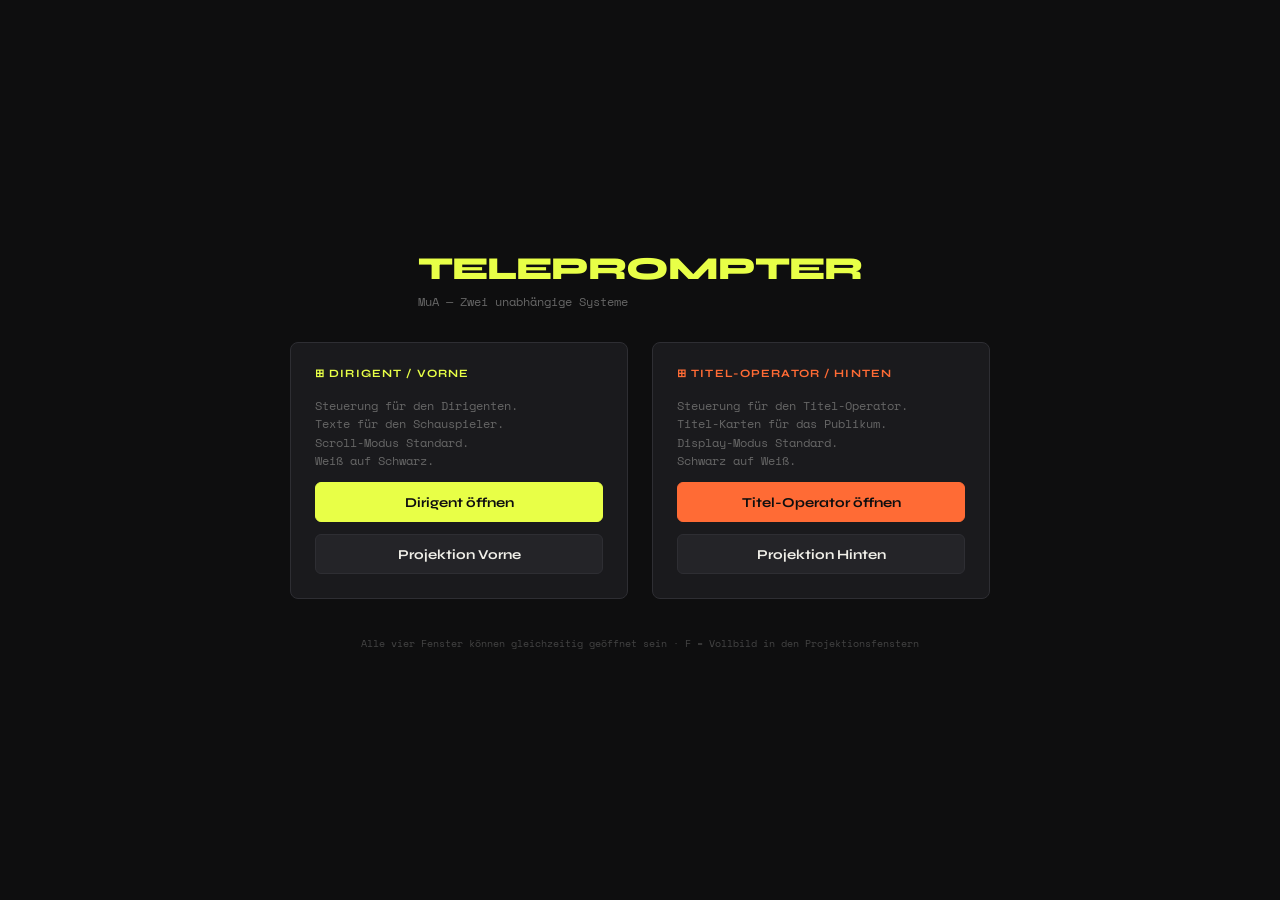
==== commit 170f7bb0: "two independent systems: conductor/front + titles/back" ====
--- a/index.html
+++ b/index.html
@@ -1,401 +1,38 @@
 <!DOCTYPE html>
-<html lang="de">
-<head>
-<meta charset="UTF-8">
-<meta name="viewport" content="width=device-width, initial-scale=1.0">
-<title>Teleprompter — Einstellungen</title>
-<link href="https://fonts.googleapis.com/css2?family=Space+Mono:wght@400;700&family=Syne:wght@400;500;600;700;800&family=Julius+Sans+One&display=swap" rel="stylesheet">
+<html lang="de"><head>
+<meta charset="UTF-8"><meta name="viewport" content="width=device-width,initial-scale=1.0">
+<title>Teleprompter — MuA</title>
+<link href="https://fonts.googleapis.com/css2?family=Space+Mono:wght@400;700&family=Syne:wght@700;800&display=swap" rel="stylesheet">
 <style>
-:root {
-  --bg:#0e0e0f;--surface:#1a1a1d;--surface2:#242428;--border:#2e2e33;
-  --accent:#e8ff47;--accent2:#ff6b35;--text:#f0efe8;--muted:#888780;
-  --danger:#ff4444;--fm:'Syne',sans-serif;--mono:'Space Mono',monospace;--r:6px;
-}
 *{box-sizing:border-box;margin:0;padding:0}
-body{background:var(--bg);color:var(--text);font-family:var(--fm);min-height:100vh;padding:2rem}
-h1{font-size:1.6rem;font-weight:800;letter-spacing:-0.03em;color:var(--accent);margin-bottom:.25rem}
-h2{font-size:.72rem;font-weight:700;letter-spacing:.08em;text-transform:uppercase;color:var(--muted);margin-bottom:.9rem}
-.layout{display:grid;grid-template-columns:1fr 1fr 1fr;gap:1.5rem;max-width:1400px;margin:0 auto}
-.hdr{grid-column:1/-1;display:flex;align-items:center;justify-content:space-between;margin-bottom:.5rem;flex-wrap:wrap;gap:1rem}
-.card{background:var(--surface);border:1px solid var(--border);border-radius:var(--r);padding:1.25rem}
-.full{grid-column:1/-1}.span2{grid-column:span 2}
-.launch{display:flex;gap:.6rem;flex-wrap:wrap}
-.btn{font-family:var(--fm);font-size:.8rem;font-weight:700;letter-spacing:.04em;padding:.5rem 1rem;border-radius:var(--r);border:1.5px solid var(--border);background:var(--surface2);color:var(--text);cursor:pointer;transition:all .15s;text-decoration:none;display:inline-flex;align-items:center;gap:.35rem}
-.btn:hover{border-color:var(--accent);color:var(--accent)}
-.btn-ac{background:var(--accent);color:#0e0e0f;border-color:var(--accent)}.btn-ac:hover{background:#fff;border-color:#fff;color:#0e0e0f}
-.btn-dn{border-color:var(--danger);color:var(--danger);background:transparent}.btn-dn:hover{background:var(--danger);color:#fff}
-.btn-sm{font-size:.7rem;padding:.28rem .7rem}
-lbl,label{font-size:.7rem;font-weight:700;letter-spacing:.06em;text-transform:uppercase;color:var(--muted);display:block;margin-bottom:.32rem;margin-top:.8rem}
-label:first-child{margin-top:0}
-input[type=text],select,textarea{width:100%;background:var(--bg);border:1px solid var(--border);border-radius:var(--r);color:var(--text);font-family:var(--mono);font-size:.82rem;padding:.48rem .68rem;transition:border .15s}
-input[type=text]:focus,select:focus,textarea:focus{outline:none;border-color:var(--accent)}
-textarea{resize:vertical;min-height:100px}
-select option{background:#1a1a1d}
-input[type=range]{width:100%;accent-color:var(--accent);cursor:pointer}
-.rrow{display:flex;align-items:center;gap:.7rem}
-.rval{font-family:var(--mono);font-size:.82rem;color:var(--accent);min-width:3.8rem;text-align:right}
-.tlist{display:flex;flex-direction:column;gap:.32rem;max-height:500px;overflow-y:auto;padding-right:3px}
-.tlist::-webkit-scrollbar{width:3px}.tlist::-webkit-scrollbar-thumb{background:var(--border);border-radius:2px}
-.ti{background:var(--surface2);border:1px solid var(--border);border-radius:var(--r);padding:.5rem .78rem;cursor:pointer;transition:border-color .15s;display:flex;align-items:center;gap:.55rem}
-.ti:hover{border-color:var(--muted)}.ti.sel{border-color:var(--accent)}
-.tnum{font-family:var(--mono);font-size:.6rem;color:var(--muted);min-width:1.4rem}
-.ttitle{font-size:.82rem;font-weight:600;flex:1;white-space:nowrap;overflow:hidden;text-overflow:ellipsis}
-.tspeed{font-family:var(--mono);font-size:.6rem;color:var(--accent2);white-space:nowrap}
-.crow{display:flex;gap:.4rem;flex-wrap:wrap;margin-top:.35rem}
-.cs{width:24px;height:24px;border-radius:50%;cursor:pointer;border:2px solid transparent;transition:all .15s}
-.cs:hover{transform:scale(1.15)}.cs.sel{border-color:var(--accent)}
-.info{font-family:var(--mono);font-size:.66rem;color:var(--muted);margin-top:.85rem;padding-top:.8rem;border-top:1px solid var(--border)}
-.info span{color:var(--accent)}
-.trow{display:flex;align-items:center;gap:.65rem;margin-top:.8rem}
-.tog{position:relative;width:38px;height:20px;flex-shrink:0}
-.tog input{opacity:0;width:0;height:0;position:absolute}
-.tslide{position:absolute;inset:0;background:var(--surface2);border:1px solid var(--border);border-radius:10px;cursor:pointer;transition:.2s}
-.tslide::after{content:'';position:absolute;width:12px;height:12px;left:3px;top:3px;background:var(--muted);border-radius:50%;transition:.2s}
-.tog input:checked+.tslide{background:var(--accent);border-color:var(--accent)}
-.tog input:checked+.tslide::after{transform:translateX(18px);background:#0e0e0f}
-.tlbl{font-size:.73rem;font-weight:600;letter-spacing:.04em;text-transform:uppercase;color:var(--muted)}
-hr{border:none;border-top:1px solid var(--border);margin:.9rem 0}
-.mode-tabs{display:flex;gap:.4rem;margin-bottom:.9rem}
-.mtab{font-family:var(--fm);font-size:.72rem;font-weight:700;padding:.32rem .8rem;border-radius:var(--r);border:1px solid var(--border);background:transparent;color:var(--muted);cursor:pointer;transition:all .15s}
-.mtab.on{background:var(--accent);color:#0e0e0f;border-color:var(--accent)}
-.bw-row{display:flex;gap:.5rem;margin-bottom:.5rem}
-.bw-btn{flex:1;font-family:var(--fm);font-size:.75rem;font-weight:700;padding:.45rem;border-radius:var(--r);border:1.5px solid var(--border);cursor:pointer;transition:all .15s}
-.bw-btn.wob{background:#fff;color:#000;border-color:#fff}.bw-btn.bow{background:#000;color:#fff;border-color:#333}
-.bw-btn:hover{transform:scale(1.02)}
-@media(max-width:900px){.layout{grid-template-columns:1fr 1fr}}
-@media(max-width:600px){.layout{grid-template-columns:1fr}.span2{grid-column:1/-1}}
+body{background:#0e0e0f;color:#f0efe8;font-family:'Syne',sans-serif;min-height:100vh;display:flex;flex-direction:column;align-items:center;justify-content:center;padding:2rem;gap:2rem}
+h1{font-size:2rem;font-weight:800;letter-spacing:-.03em;color:#e8ff47}
+p{font-family:'Space Mono',monospace;font-size:.75rem;color:#666;margin-top:.3rem}
+.grid{display:grid;grid-template-columns:1fr 1fr;gap:1.5rem;width:100%;max-width:700px}
+.card{background:#1a1a1d;border:1px solid #2e2e33;border-radius:8px;padding:1.5rem;display:flex;flex-direction:column;gap:.75rem}
+.card h2{font-size:.7rem;font-weight:700;letter-spacing:.1em;text-transform:uppercase}
+.card h2.front{color:#e8ff47}.card h2.back{color:#ff6b35}
+.card p{font-family:'Space Mono',monospace;font-size:.72rem;color:#666;line-height:1.6}
+.btn{font-family:'Syne',sans-serif;font-size:.85rem;font-weight:700;padding:.65rem 1.1rem;border-radius:6px;border:1.5px solid #2e2e33;background:#242428;color:#f0efe8;cursor:pointer;text-decoration:none;display:block;text-align:center;transition:all .15s}
+.btn:hover{border-color:#888;color:#fff}
+.btn-front{background:#e8ff47;color:#0e0e0f;border-color:#e8ff47}.btn-front:hover{background:#fff;border-color:#fff;color:#0e0e0f}
+.btn-back{background:#ff6b35;color:#0e0e0f;border-color:#ff6b35}.btn-back:hover{background:#fff;border-color:#fff;color:#0e0e0f}
 </style>
-</head>
-<body>
-<div class="layout">
-
-<div class="hdr">
-  <div><h1>TELEPROMPTER</h1><p style="font-size:.7rem;color:var(--muted);margin-top:.2rem;font-family:var(--mono)">MuA — Einstellungen</p></div>
-  <div class="launch">
-    <a class="btn" href="conductor.html" target="_blank">⊞ Dirigent</a>
-    <a class="btn btn-ac" href="projection-back.html" target="_blank">▶ Projektion (hinten)</a>
-    <a class="btn btn-ac" href="projection-front.html" target="_blank">▶ Projektion (vorne)</a>
+</head><body>
+<div><h1>TELEPROMPTER</h1><p>MuA — Zwei unabhängige Systeme</p></div>
+<div class="grid">
+  <div class="card">
+    <h2 class="front">⊞ Dirigent / Vorne</h2>
+    <p>Steuerung für den Dirigenten.<br>Texte für den Schauspieler.<br>Scroll-Modus Standard.<br>Weiß auf Schwarz.</p>
+    <a class="btn btn-front" href="conductor.html" target="_blank">Dirigent öffnen</a>
+    <a class="btn" href="projection-front.html" target="_blank">Projektion Vorne</a>
+  </div>
+  <div class="card">
+    <h2 class="back">⊞ Titel-Operator / Hinten</h2>
+    <p>Steuerung für den Titel-Operator.<br>Titel-Karten für das Publikum.<br>Display-Modus Standard.<br>Schwarz auf Weiß.</p>
+    <a class="btn btn-back" href="titles.html" target="_blank">Titel-Operator öffnen</a>
+    <a class="btn" href="projection-back.html" target="_blank">Projektion Hinten</a>
   </div>
 </div>
-
-<!-- Text list -->
-<div class="card" style="grid-row:span 2">
-  <h2>Texte</h2>
-  <div class="tlist" id="textList"></div>
-  <div style="display:flex;gap:.4rem;margin-top:.65rem;flex-wrap:wrap">
-    <button class="btn btn-sm" onclick="addText()">+ Neu</button>
-    <button class="btn btn-sm btn-dn" onclick="delText()">Löschen</button>
-    <button class="btn btn-sm" onclick="moveUp()">↑</button>
-    <button class="btn btn-sm" onclick="moveDown()">↓</button>
-  </div>
-</div>
-
-<!-- Text editor -->
-<div class="card">
-  <h2>Text bearbeiten</h2>
-  <label>Titel</label>
-  <input type="text" id="eTitle" placeholder="z.B. Arie I — Liebe" oninput="saveEdit()">
-  <label>Inhalt</label>
-  <textarea id="eContent" rows="6" placeholder="Text hier eingeben…" oninput="saveEdit()"></textarea>
-  <hr>
-  <label>Geschwindigkeit (nur dieser Text)</label>
-  <div class="rrow">
-    <input type="range" id="eSpeed" min="10" max="300" step="5" value="60"
-      oninput="saveEdit();document.getElementById('eSpeedVal').textContent=this.value+' px/s'">
-    <span class="rval" id="eSpeedVal">60 px/s</span>
-  </div>
-  <label>Anzeigedauer (Display-Modus)</label>
-  <div class="rrow">
-    <input type="range" id="eDur" min="1" max="30" step="0.5" value="5"
-      oninput="saveEdit();document.getElementById('eDurVal').textContent=parseFloat(this.value).toFixed(1)+'s'">
-    <span class="rval" id="eDurVal">5.0s</span>
-  </div>
-  <div class="info" id="eInfo">Kein Text ausgewählt</div>
-</div>
-
-<!-- Global settings -->
-<div class="card">
-  <h2>Globale Einstellungen</h2>
-
-  <label style="margin-top:0">Anzeigemodus</label>
-  <div class="mode-tabs">
-    <button class="mtab" id="modeScroll" onclick="setMode('scroll')">Scroll</button>
-    <button class="mtab" id="modeDisplay" onclick="setMode('display')">Display</button>
-  </div>
-
-  <label>Schnellwahl Farbe</label>
-  <div class="bw-row">
-    <button class="bw-btn wob" onclick="setScheme('wob')">Weiß auf Schwarz</button>
-    <button class="bw-btn bow" onclick="setScheme('bow')">Schwarz auf Weiß</button>
-  </div>
-
-  <label>Textfarbe</label>
-  <div class="crow" id="colorSwatches"></div>
-  <label>Hintergrundfarbe</label>
-  <div class="crow" id="bgSwatches"></div>
-
-  <hr>
-
-  <label>Richtung (Scroll-Modus)</label>
-  <select id="sDir" onchange="saveGlobal()">
-    <option value="up">↑ Unten → Oben (klassisch)</option>
-    <option value="down">↓ Oben → Unten</option>
-    <option value="left">← Rechts → Links</option>
-    <option value="right">→ Links → Rechts</option>
-    <option value="diag-ul">↖ Diagonal oben-links</option>
-    <option value="diag-ur">↗ Diagonal oben-rechts</option>
-    <option value="diag-dl">↙ Diagonal unten-links</option>
-    <option value="diag-dr">↘ Diagonal unten-rechts</option>
-  </select>
-
-  <label>Standardgeschwindigkeit</label>
-  <div class="rrow">
-    <input type="range" id="sSpeed" min="10" max="300" step="5" value="60"
-      oninput="saveGlobal();document.getElementById('sSpeedVal').textContent=this.value+' px/s'">
-    <span class="rval" id="sSpeedVal">60 px/s</span>
-  </div>
-
-  <div class="trow">
-    <label class="tog"><input type="checkbox" id="sKeep" onchange="saveGlobal()"><span class="tslide"></span></label>
-    <span class="tlbl">Vergangener Text bleibt sichtbar</span>
-  </div>
-  <div class="trow">
-    <label class="tog"><input type="checkbox" id="sMirror" onchange="saveGlobal()"><span class="tslide"></span></label>
-    <span class="tlbl">Text horizontal spiegeln</span>
-  </div>
-</div>
-
-<!-- Visual settings -->
-<div class="card span2">
-  <h2>Erscheinungsbild</h2>
-  <div style="display:grid;grid-template-columns:1fr 1fr 1fr;gap:1.2rem">
-    <div>
-      <label style="margin-top:0">Schriftart</label>
-      <select id="sFont" onchange="saveGlobal()">
-        <option value="'Syne',sans-serif">Syne</option>
-        <option value="'Julius Sans One',sans-serif">Julius Sans One</option>
-        <option value="'Hiragino Sans W0','Hiragino Kaku Gothic ProN',sans-serif">Hiragino Sans W0</option>
-        <option value="'Hiragino Sans W1','Hiragino Kaku Gothic ProN',sans-serif">Hiragino Sans W1</option>
-        <option value="'Hiragino Sans W2','Hiragino Kaku Gothic ProN',sans-serif">Hiragino Sans W2</option>
-        <option value="'Hiragino Sans W3','Hiragino Kaku Gothic ProN',sans-serif">Hiragino Sans W3</option>
-        <option value="'Hiragino Sans W4','Hiragino Kaku Gothic ProN',sans-serif">Hiragino Sans W4</option>
-        <option value="'Hiragino Sans W5','Hiragino Kaku Gothic ProN',sans-serif">Hiragino Sans W5</option>
-        <option value="'Hiragino Sans W6','Hiragino Kaku Gothic ProN',sans-serif">Hiragino Sans W6</option>
-        <option value="'Hiragino Sans W7','Hiragino Kaku Gothic ProN',sans-serif">Hiragino Sans W7</option>
-        <option value="'Hiragino Sans W8','Hiragino Kaku Gothic ProN',sans-serif">Hiragino Sans W8</option>
-        <option value="'Hiragino Sans W9','Hiragino Kaku Gothic ProN',sans-serif">Hiragino Sans W9</option>
-        <option value="'Space Mono',monospace">Space Mono</option>
-        <option value="Georgia,serif">Georgia</option>
-        <option value="'Times New Roman',serif">Times New Roman</option>
-        <option value="'Helvetica Neue',sans-serif">Helvetica Neue</option>
-        <option value="'Arial',sans-serif">Arial</option>
-      </select>
-      <label>Schriftgewicht</label>
-      <select id="sWeight" onchange="saveGlobal()">
-        <option value="100">100 — Thin</option>
-        <option value="200">200 — ExtraLight</option>
-        <option value="300">300 — Light</option>
-        <option value="400">400 — Regular</option>
-        <option value="500">500 — Medium</option>
-        <option value="600">600 — SemiBold</option>
-        <option value="700" selected>700 — Bold</option>
-        <option value="800">800 — ExtraBold</option>
-        <option value="900">900 — Black</option>
-      </select>
-    </div>
-    <div>
-      <label style="margin-top:0">Schriftgröße</label>
-      <div class="rrow">
-        <input type="range" id="sSize" min="24" max="200" step="2" value="72"
-          oninput="saveGlobal();document.getElementById('sSizeVal').textContent=this.value+'px'">
-        <span class="rval" id="sSizeVal">72px</span>
-      </div>
-      <label>Zeilenabstand</label>
-      <div class="rrow">
-        <input type="range" id="sLineH" min="10" max="30" step="1" value="16"
-          oninput="saveGlobal();document.getElementById('sLineHVal').textContent=(this.value/10).toFixed(1)">
-        <span class="rval" id="sLineHVal">1.6</span>
-      </div>
-      <label>Ausrichtung</label>
-      <select id="sAlign" onchange="saveGlobal()">
-        <option value="left">Linksbündig</option>
-        <option value="center">Zentriert</option>
-        <option value="right">Rechtsbündig</option>
-      </select>
-    </div>
-    <div>
-      <label style="margin-top:0">Seitenränder</label>
-      <div class="rrow">
-        <input type="range" id="sPad" min="0" max="300" step="10" value="80"
-          oninput="saveGlobal();document.getElementById('sPadVal').textContent=this.value+'px'">
-        <span class="rval" id="sPadVal">80px</span>
-      </div>
-      <label>Einblend-Dauer (Display)</label>
-      <div class="rrow">
-        <input type="range" id="sFade" min="0.1" max="3" step="0.1" value="0.5"
-          oninput="saveGlobal();document.getElementById('sFadeVal').textContent=parseFloat(this.value).toFixed(1)+'s'">
-        <span class="rval" id="sFadeVal">0.5s</span>
-      </div>
-    </div>
-  </div>
-</div>
-
-<!-- Footer -->
-<div class="card full" style="display:flex;gap:.7rem;align-items:center;flex-wrap:wrap">
-  <h2 style="margin:0">Daten:</h2>
-  <button class="btn btn-sm" onclick="exportData()">↓ Exportieren</button>
-  <button class="btn btn-sm" onclick="document.getElementById('iFile').click()">↑ Importieren</button>
-  <input type="file" id="iFile" accept=".json" style="display:none" onchange="importData(event)">
-  <button class="btn btn-sm btn-dn" onclick="if(confirm('Alles zurücksetzen?'))initDefaults()">↺ Zurücksetzen</button>
-  <span style="font-family:var(--mono);font-size:.6rem;color:var(--muted);margin-left:auto">Leertaste / Fußpedal = nächsten Text · Backspace/← = zurück</span>
-</div>
-
-</div>
-<script>
-const S='tp_';
-const TC=['#f0efe8','#ffffff','#e8ff47','#ff6b35','#00ffcc','#000000'];
-const BC=['#000000','#0e0e0f','#1a1a1d','#ffffff','#f5f5f0','#0a0a20'];
-let texts=[],selIdx=0;
-
-function getG(){return JSON.parse(localStorage.getItem(S+'global')||'{}')}
-function saveGlobal(){
-  const g={
-    mode:    document.getElementById('sDir') ? (document.getElementById('modeScroll').classList.contains('on')?'scroll':'display') : getG().mode||'scroll',
-    dir:     document.getElementById('sDir').value,
-    speed:   +document.getElementById('sSpeed').value,
-    lineH:   +(document.getElementById('sLineH').value/10).toFixed(1),
-    keepText:document.getElementById('sKeep').checked,
-    mirror:  document.getElementById('sMirror').checked,
-    font:    document.getElementById('sFont').value,
-    size:    +document.getElementById('sSize').value,
-    weight:  document.getElementById('sWeight').value,
-    align:   document.getElementById('sAlign').value,
-    pad:     +document.getElementById('sPad').value,
-    fade:    +parseFloat(document.getElementById('sFade').value).toFixed(1),
-    textColor:activeColor('colorSwatches')||'#f0efe8',
-    bgColor:  activeColor('bgSwatches')||'#000000',
-  };
-  localStorage.setItem(S+'global',JSON.stringify(g));
-  broadcast({type:'global',data:g});
-}
-function setMode(m){
-  document.getElementById('modeScroll').classList.toggle('on',m==='scroll');
-  document.getElementById('modeDisplay').classList.toggle('on',m==='display');
-  saveGlobal();
-}
-function setScheme(s){
-  if(s==='wob'){setActiveColor('colorSwatches','#f0efe8');setActiveColor('bgSwatches','#000000');}
-  else{setActiveColor('colorSwatches','#000000');setActiveColor('bgSwatches','#ffffff');}
-  saveGlobal();
-}
-function setActiveColor(id,col){
-  document.querySelectorAll('#'+id+' .cs').forEach(x=>{x.classList.toggle('sel',x.dataset.c===col);});
-}
-function loadGlobalUI(){
-  const g=getG();
-  const sv=(id,v)=>{if(v!==undefined&&document.getElementById(id))document.getElementById(id).value=v};
-  setMode(g.mode||'scroll');
-  sv('sDir',g.dir);
-  if(g.speed){sv('sSpeed',g.speed);document.getElementById('sSpeedVal').textContent=g.speed+' px/s';}
-  if(g.lineH){sv('sLineH',g.lineH*10);document.getElementById('sLineHVal').textContent=parseFloat(g.lineH).toFixed(1);}
-  if(g.keepText!==undefined)document.getElementById('sKeep').checked=g.keepText;
-  if(g.mirror!==undefined)document.getElementById('sMirror').checked=g.mirror;
-  sv('sFont',g.font);sv('sWeight',g.weight);sv('sAlign',g.align);
-  if(g.size){sv('sSize',g.size);document.getElementById('sSizeVal').textContent=g.size+'px';}
-  if(g.pad!==undefined){sv('sPad',g.pad);document.getElementById('sPadVal').textContent=g.pad+'px';}
-  if(g.fade){sv('sFade',g.fade);document.getElementById('sFadeVal').textContent=g.fade+'s';}
-}
-function activeColor(id){const e=document.querySelector('#'+id+' .cs.sel');return e?e.dataset.c:null;}
-function buildSwatches(id,colors,key,def){
-  const c=document.getElementById(id);c.innerHTML='';
-  const cur=getG()[key]||def;
-  colors.forEach(col=>{
-    const d=document.createElement('div');
-    d.className='cs'+(col===cur?' sel':'');
-    d.style.background=col;
-    d.style.outline=(col==='#000000'||col==='#0e0e0f'||col==='#1a1a1d')?'1px solid #444':'';
-    d.dataset.c=col;d.title=col;
-    d.onclick=()=>{c.querySelectorAll('.cs').forEach(x=>x.classList.remove('sel'));d.classList.add('sel');saveGlobal();};
-    c.appendChild(d);
-  });
-}
-function saveTexts(){localStorage.setItem(S+'texts',JSON.stringify(texts));broadcast({type:'texts',data:texts});}
-function broadcast(msg){localStorage.setItem(S+'msg',JSON.stringify({...msg,ts:Date.now()}));}
-function renderList(){
-  const el=document.getElementById('textList');el.innerHTML='';
-  texts.forEach((t,i)=>{
-    const d=document.createElement('div');
-    d.className='ti'+(i===selIdx?' sel':'');
-    const spd=t.speed?t.speed+' px/s':'';
-    d.innerHTML=`<span class="tnum">${String(i+1).padStart(2,'0')}</span><span class="ttitle">${t.title||'(kein Titel)'}</span><span class="tspeed">${spd}</span>`;
-    d.onclick=()=>selectText(i);
-    el.appendChild(d);
-  });
-}
-function selectText(i){
-  if(i<0||i>=texts.length)return;
-  selIdx=i;renderList();
-  const t=texts[i];
-  document.getElementById('eTitle').value=t.title||'';
-  document.getElementById('eContent').value=t.content||'';
-  const spd=t.speed||getG().speed||60;
-  document.getElementById('eSpeed').value=spd;
-  document.getElementById('eSpeedVal').textContent=spd+' px/s';
-  const dur=t.duration||5;
-  document.getElementById('eDur').value=dur;
-  document.getElementById('eDurVal').textContent=parseFloat(dur).toFixed(1)+'s';
-  updateInfo();
-}
-function updateInfo(){
-  const w=(document.getElementById('eContent').value||'').split(/\s+/).filter(Boolean).length;
-  document.getElementById('eInfo').innerHTML=`Text <span>${selIdx+1} / ${texts.length}</span> &nbsp;·&nbsp; <span>${w}</span> Wörter`;
-}
-function saveEdit(){
-  if(selIdx<0||selIdx>=texts.length)return;
-  texts[selIdx].title=document.getElementById('eTitle').value;
-  texts[selIdx].content=document.getElementById('eContent').value;
-  texts[selIdx].speed=+document.getElementById('eSpeed').value;
-  texts[selIdx].duration=+parseFloat(document.getElementById('eDur').value).toFixed(1);
-  saveTexts();renderList();updateInfo();
-}
-function addText(){texts.push({id:Date.now(),title:`Text ${texts.length+1}`,content:'',status:'waiting',speed:null,duration:5});saveTexts();renderList();selectText(texts.length-1);}
-function delText(){
-  if(texts.length<=1)return;
-  if(!confirm(`"${texts[selIdx].title}" löschen?`))return;
-  texts.splice(selIdx,1);selIdx=Math.min(selIdx,texts.length-1);saveTexts();renderList();selectText(selIdx);
-}
-function moveUp(){if(selIdx<=0)return;[texts[selIdx-1],texts[selIdx]]=[texts[selIdx],texts[selIdx-1]];selIdx--;saveTexts();renderList();selectText(selIdx);}
-function moveDown(){if(selIdx>=texts.length-1)return;[texts[selIdx],texts[selIdx+1]]=[texts[selIdx+1],texts[selIdx]];selIdx++;saveTexts();renderList();selectText(selIdx);}
-function exportData(){
-  const b=new Blob([JSON.stringify({texts,global:getG()},null,2)],{type:'application/json'});
-  const a=document.createElement('a');a.href=URL.createObjectURL(b);a.download='teleprompter-daten.json';a.click();
-}
-function importData(e){
-  const f=e.target.files[0];if(!f)return;
-  const r=new FileReader();
-  r.onload=ev=>{
-    try{
-      const d=JSON.parse(ev.target.result);
-      if(d.texts){texts=d.texts;saveTexts();}
-      if(d.global){localStorage.setItem(S+'global',JSON.stringify(d.global));loadGlobalUI();buildSwatches('colorSwatches',TC,'textColor','#f0efe8');buildSwatches('bgSwatches',BC,'bgColor','#000000');}
-      renderList();selectText(0);
-    }catch(err){alert('Fehler: '+err.message);}
-  };r.readAsText(f);
-}
-function initDefaults(){
-  texts=Array.from({length:20},(_,i)=>({id:Date.now()+i,title:`Text ${i+1}`,content:`Platzhalter für Text ${i+1}.\n\nBitte ersetzen.`,status:'waiting',speed:null,duration:5}));
-  saveTexts();renderList();selectText(0);
-}
-function init(){
-  const raw=localStorage.getItem(S+'texts');
-  texts=raw?JSON.parse(raw):null;
-  if(!texts)initDefaults();else{renderList();selectText(0);}
-  loadGlobalUI();
-  buildSwatches('colorSwatches',TC,'textColor','#f0efe8');
-  buildSwatches('bgSwatches',BC,'bgColor','#000000');
-  if(!getG().font)saveGlobal();
-}
-init();
-</script>
-</body>
-</html>
+<p style="font-family:'Space Mono',monospace;font-size:.62rem;color:#444">Alle vier Fenster können gleichzeitig geöffnet sein · F = Vollbild in den Projektionsfenstern</p>
+</body></html>
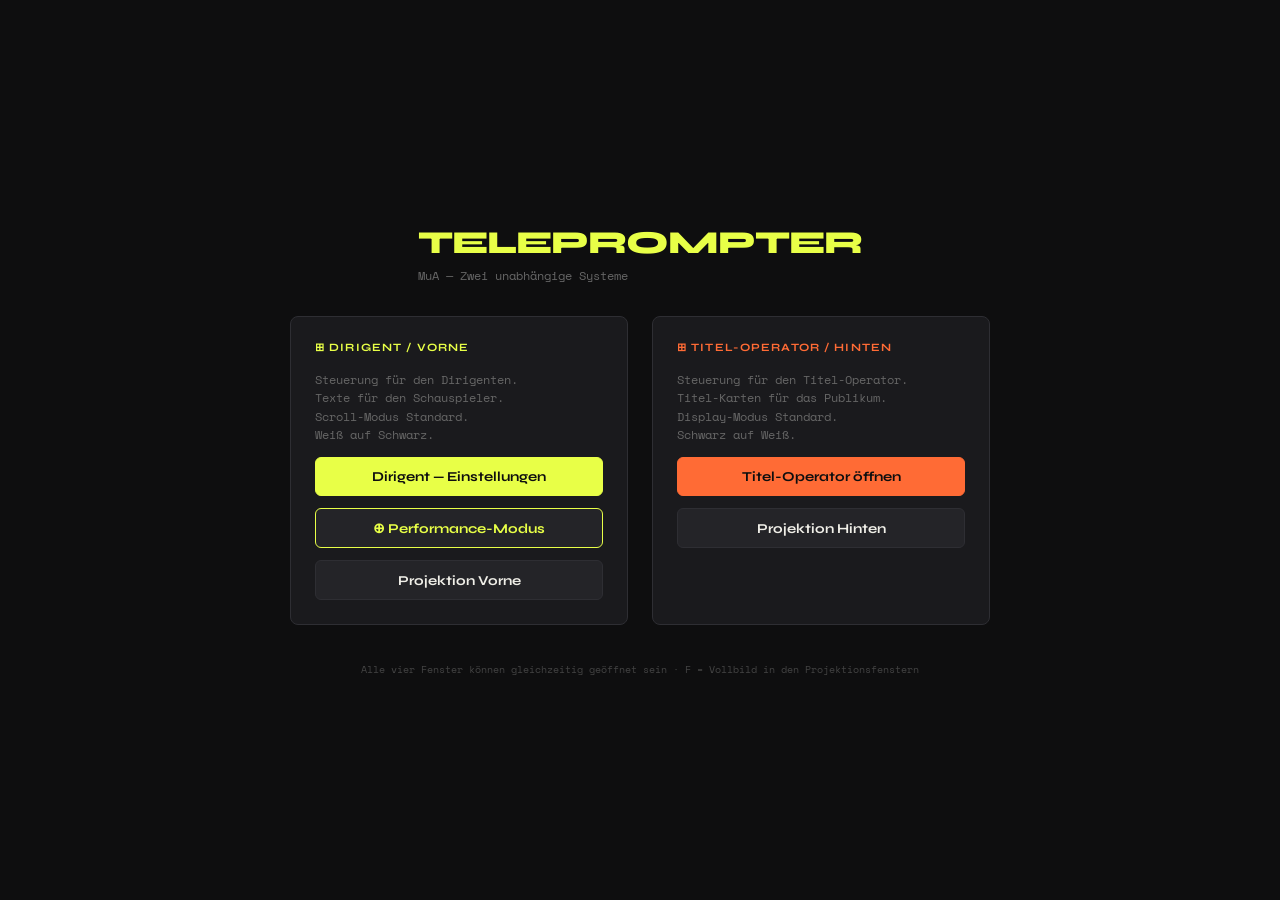
==== commit cab01699: "add performance mode + cue notes per text" ====
--- a/index.html
+++ b/index.html
@@ -24,7 +24,8 @@
   <div class="card">
     <h2 class="front">⊞ Dirigent / Vorne</h2>
     <p>Steuerung für den Dirigenten.<br>Texte für den Schauspieler.<br>Scroll-Modus Standard.<br>Weiß auf Schwarz.</p>
-    <a class="btn btn-front" href="conductor.html" target="_blank">Dirigent öffnen</a>
+    <a class="btn btn-front" href="conductor.html" target="_blank">Dirigent — Einstellungen</a>
+    <a class="btn" href="conductor-perform.html" target="_blank" style="border-color:#e8ff47;color:#e8ff47">⊕ Performance-Modus</a>
     <a class="btn" href="projection-front.html" target="_blank">Projektion Vorne</a>
   </div>
   <div class="card">
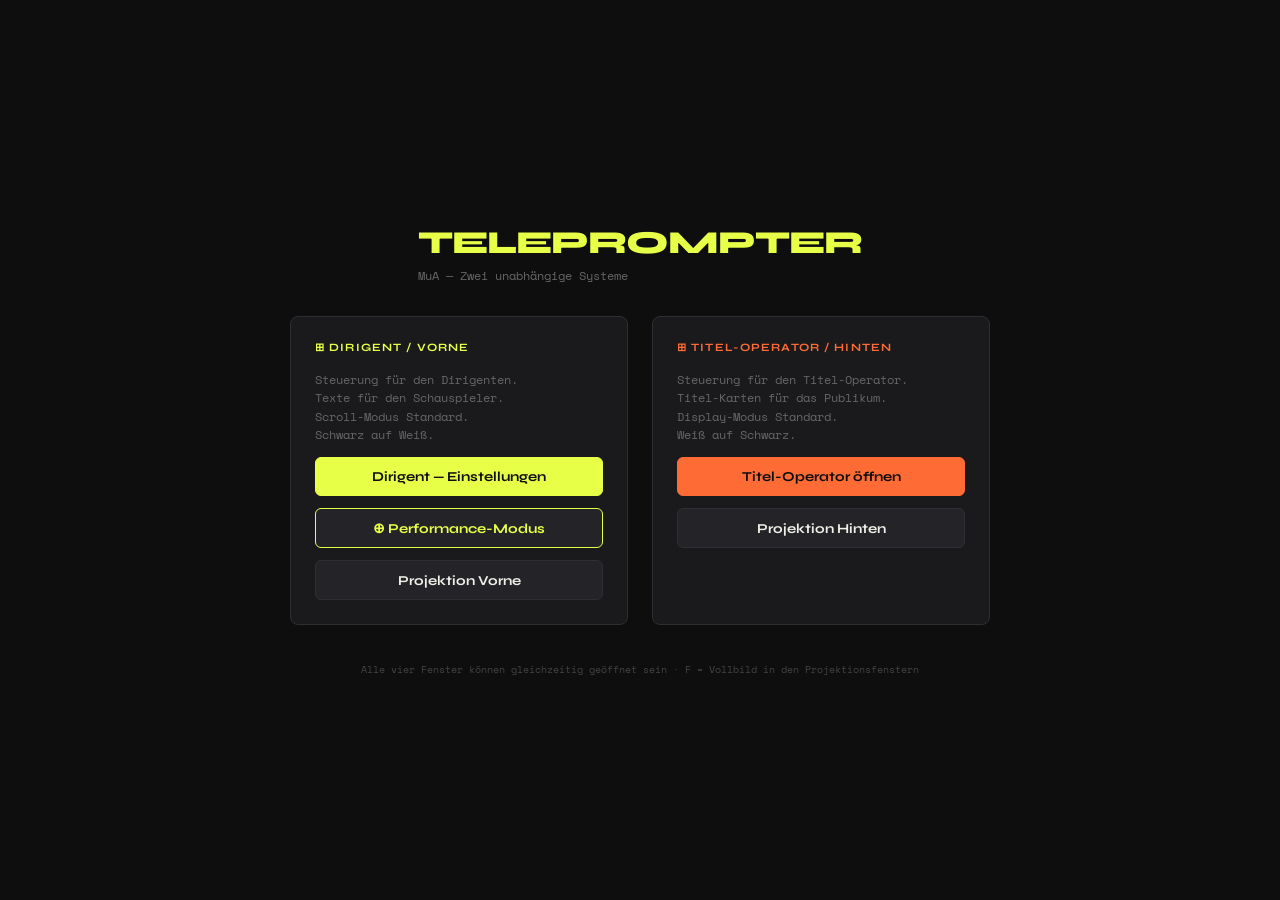
==== commit de96fdb1: "Update index.html" ====
--- a/index.html
+++ b/index.html
@@ -23,14 +23,14 @@
 <div class="grid">
   <div class="card">
     <h2 class="front">⊞ Dirigent / Vorne</h2>
-    <p>Steuerung für den Dirigenten.<br>Texte für den Schauspieler.<br>Scroll-Modus Standard.<br>Weiß auf Schwarz.</p>
+    <p>Steuerung für den Dirigenten.<br>Texte für den Schauspieler.<br>Scroll-Modus Standard.<br>Schwarz auf Weiß.</p>
     <a class="btn btn-front" href="conductor.html" target="_blank">Dirigent — Einstellungen</a>
     <a class="btn" href="conductor-perform.html" target="_blank" style="border-color:#e8ff47;color:#e8ff47">⊕ Performance-Modus</a>
     <a class="btn" href="projection-front.html" target="_blank">Projektion Vorne</a>
   </div>
   <div class="card">
     <h2 class="back">⊞ Titel-Operator / Hinten</h2>
-    <p>Steuerung für den Titel-Operator.<br>Titel-Karten für das Publikum.<br>Display-Modus Standard.<br>Schwarz auf Weiß.</p>
+    <p>Steuerung für den Titel-Operator.<br>Titel-Karten für das Publikum.<br>Display-Modus Standard.<br>Weiß auf Schwarz.</p>
     <a class="btn btn-back" href="titles.html" target="_blank">Titel-Operator öffnen</a>
     <a class="btn" href="projection-back.html" target="_blank">Projektion Hinten</a>
   </div>
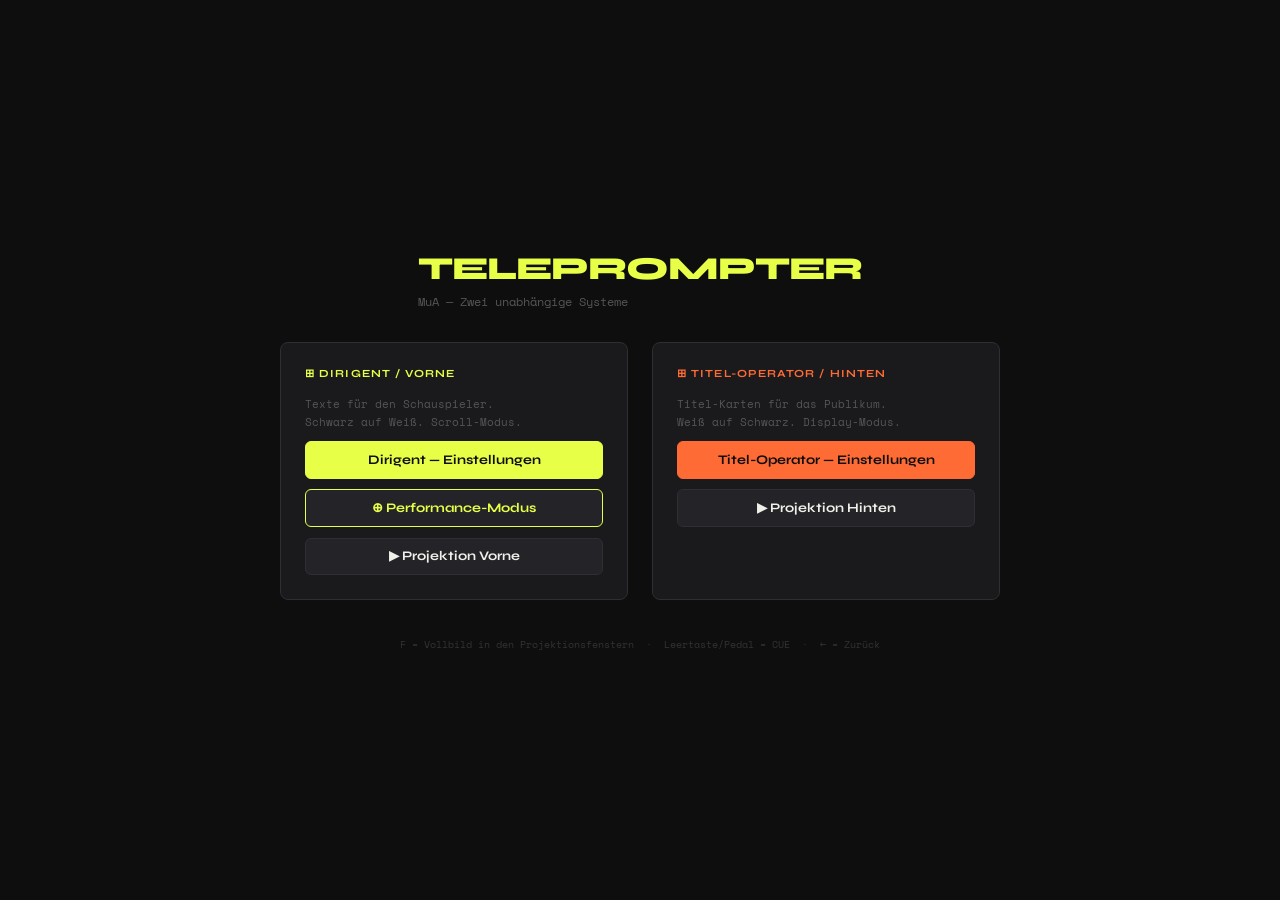
==== commit 4cc32205: "add conductor-perform and all updated files" ====
--- a/index.html
+++ b/index.html
@@ -7,33 +7,34 @@
 *{box-sizing:border-box;margin:0;padding:0}
 body{background:#0e0e0f;color:#f0efe8;font-family:'Syne',sans-serif;min-height:100vh;display:flex;flex-direction:column;align-items:center;justify-content:center;padding:2rem;gap:2rem}
 h1{font-size:2rem;font-weight:800;letter-spacing:-.03em;color:#e8ff47}
-p{font-family:'Space Mono',monospace;font-size:.75rem;color:#666;margin-top:.3rem}
-.grid{display:grid;grid-template-columns:1fr 1fr;gap:1.5rem;width:100%;max-width:700px}
-.card{background:#1a1a1d;border:1px solid #2e2e33;border-radius:8px;padding:1.5rem;display:flex;flex-direction:column;gap:.75rem}
-.card h2{font-size:.7rem;font-weight:700;letter-spacing:.1em;text-transform:uppercase}
-.card h2.front{color:#e8ff47}.card h2.back{color:#ff6b35}
-.card p{font-family:'Space Mono',monospace;font-size:.72rem;color:#666;line-height:1.6}
-.btn{font-family:'Syne',sans-serif;font-size:.85rem;font-weight:700;padding:.65rem 1.1rem;border-radius:6px;border:1.5px solid #2e2e33;background:#242428;color:#f0efe8;cursor:pointer;text-decoration:none;display:block;text-align:center;transition:all .15s}
+p{font-family:'Space Mono',monospace;font-size:.75rem;color:#555;margin-top:.3rem}
+.grid{display:grid;grid-template-columns:1fr 1fr;gap:1.5rem;width:100%;max-width:720px}
+.card{background:#1a1a1d;border:1px solid #2e2e33;border-radius:8px;padding:1.5rem;display:flex;flex-direction:column;gap:.65rem}
+.card h2{font-size:.68rem;font-weight:700;letter-spacing:.1em;text-transform:uppercase}
+.front{color:#e8ff47}.back{color:#ff6b35}
+.card p{font-family:'Space Mono',monospace;font-size:.7rem;color:#555;line-height:1.6}
+.btn{font-family:'Syne',sans-serif;font-size:.82rem;font-weight:700;padding:.62rem 1rem;border-radius:6px;border:1.5px solid #2e2e33;background:#242428;color:#f0efe8;cursor:pointer;text-decoration:none;display:block;text-align:center;transition:all .15s}
 .btn:hover{border-color:#888;color:#fff}
-.btn-front{background:#e8ff47;color:#0e0e0f;border-color:#e8ff47}.btn-front:hover{background:#fff;border-color:#fff;color:#0e0e0f}
-.btn-back{background:#ff6b35;color:#0e0e0f;border-color:#ff6b35}.btn-back:hover{background:#fff;border-color:#fff;color:#0e0e0f}
+.btn-f{background:#e8ff47;color:#0e0e0f;border-color:#e8ff47}.btn-f:hover{background:#fff;border-color:#fff;color:#0e0e0f}
+.btn-b{background:#ff6b35;color:#0e0e0f;border-color:#ff6b35}.btn-b:hover{background:#fff;border-color:#fff;color:#0e0e0f}
+.btn-perf{border-color:#e8ff47;color:#e8ff47}.btn-perf:hover{background:#e8ff47;color:#0e0e0f}
 </style>
 </head><body>
 <div><h1>TELEPROMPTER</h1><p>MuA — Zwei unabhängige Systeme</p></div>
 <div class="grid">
   <div class="card">
     <h2 class="front">⊞ Dirigent / Vorne</h2>
-    <p>Steuerung für den Dirigenten.<br>Texte für den Schauspieler.<br>Scroll-Modus Standard.<br>Schwarz auf Weiß.</p>
-    <a class="btn btn-front" href="conductor.html" target="_blank">Dirigent — Einstellungen</a>
-    <a class="btn" href="conductor-perform.html" target="_blank" style="border-color:#e8ff47;color:#e8ff47">⊕ Performance-Modus</a>
-    <a class="btn" href="projection-front.html" target="_blank">Projektion Vorne</a>
+    <p>Texte für den Schauspieler.<br>Schwarz auf Weiß. Scroll-Modus.</p>
+    <a class="btn btn-f" href="conductor.html" target="_blank">Dirigent — Einstellungen</a>
+    <a class="btn btn-perf" href="conductor-perform.html" target="_blank">⊕ Performance-Modus</a>
+    <a class="btn" href="projection-front.html" target="_blank">▶ Projektion Vorne</a>
   </div>
   <div class="card">
     <h2 class="back">⊞ Titel-Operator / Hinten</h2>
-    <p>Steuerung für den Titel-Operator.<br>Titel-Karten für das Publikum.<br>Display-Modus Standard.<br>Weiß auf Schwarz.</p>
-    <a class="btn btn-back" href="titles.html" target="_blank">Titel-Operator öffnen</a>
-    <a class="btn" href="projection-back.html" target="_blank">Projektion Hinten</a>
+    <p>Titel-Karten für das Publikum.<br>Weiß auf Schwarz. Display-Modus.</p>
+    <a class="btn btn-b" href="titles.html" target="_blank">Titel-Operator — Einstellungen</a>
+    <a class="btn" href="projection-back.html" target="_blank">▶ Projektion Hinten</a>
   </div>
 </div>
-<p style="font-family:'Space Mono',monospace;font-size:.62rem;color:#444">Alle vier Fenster können gleichzeitig geöffnet sein · F = Vollbild in den Projektionsfenstern</p>
+<p style="font-family:'Space Mono',monospace;font-size:.6rem;color:#333">F = Vollbild in den Projektionsfenstern &nbsp;·&nbsp; Leertaste/Pedal = CUE &nbsp;·&nbsp; ← = Zurück</p>
 </body></html>
